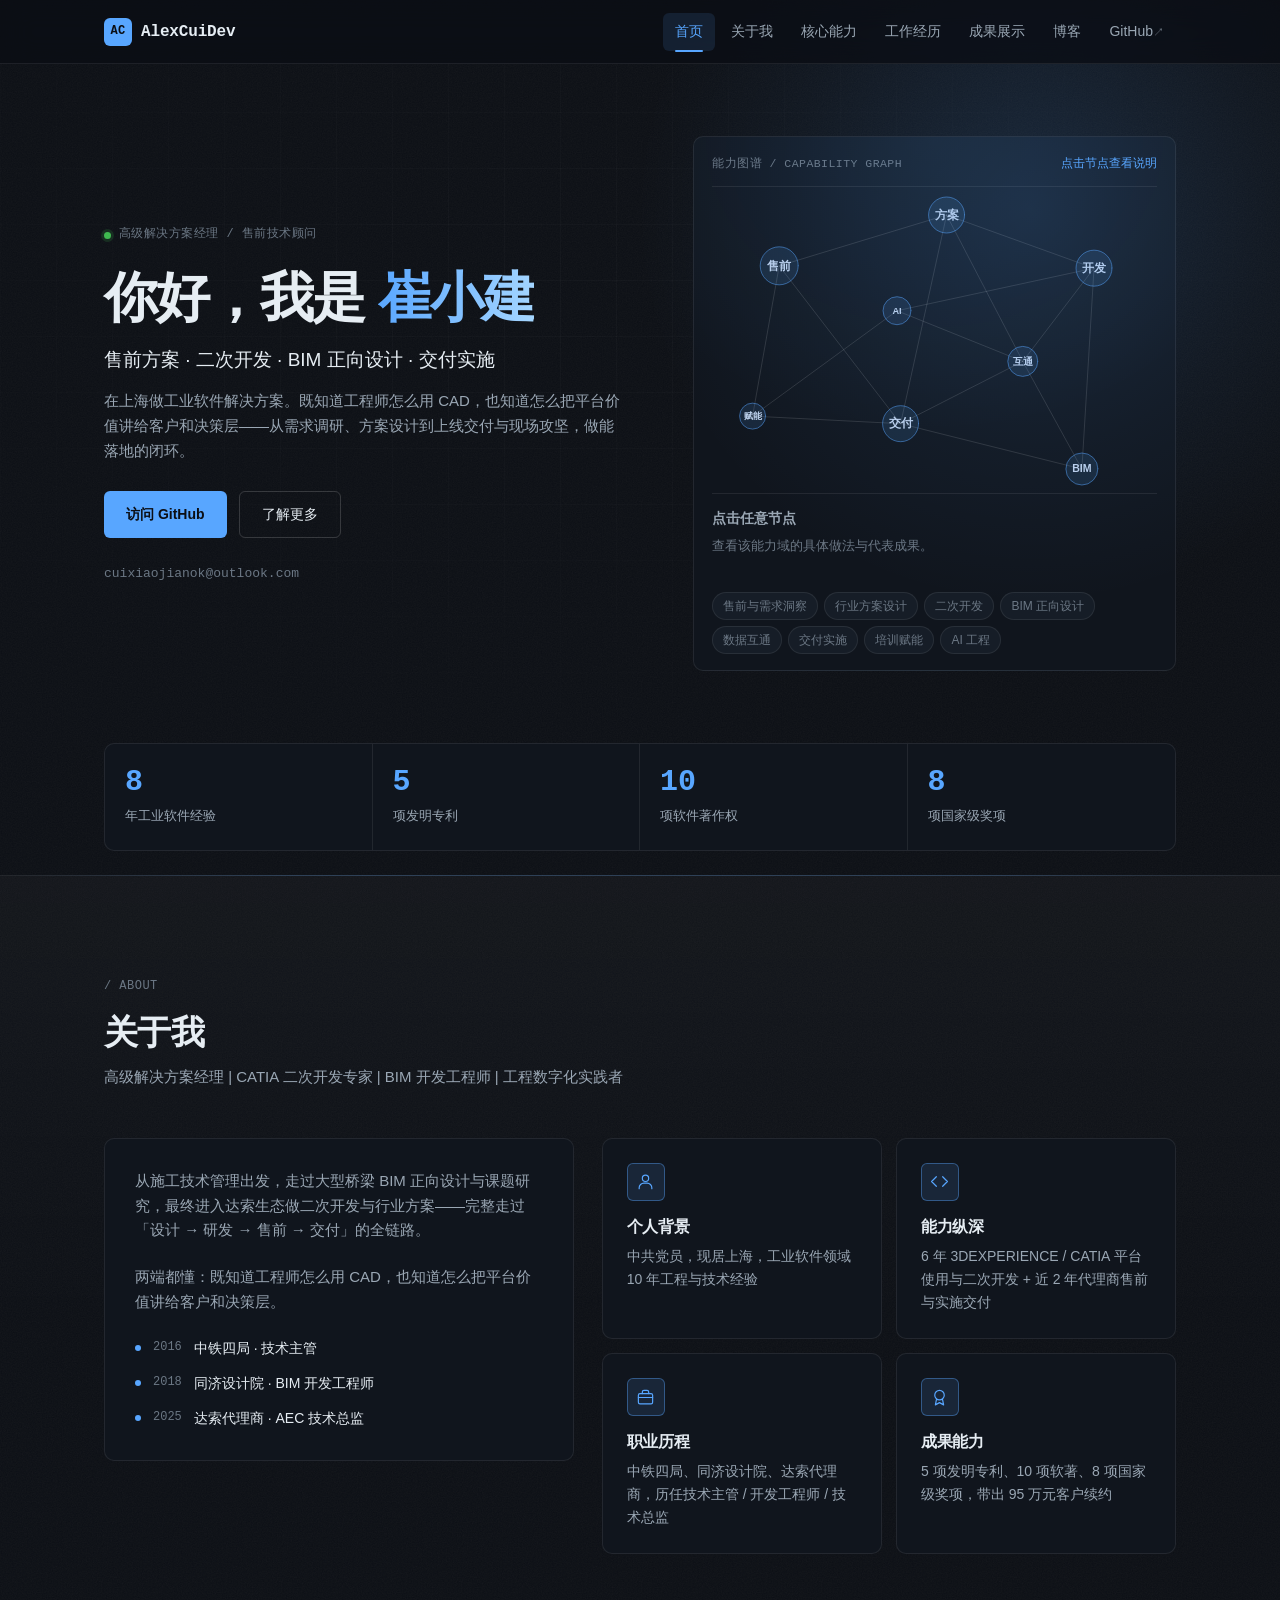
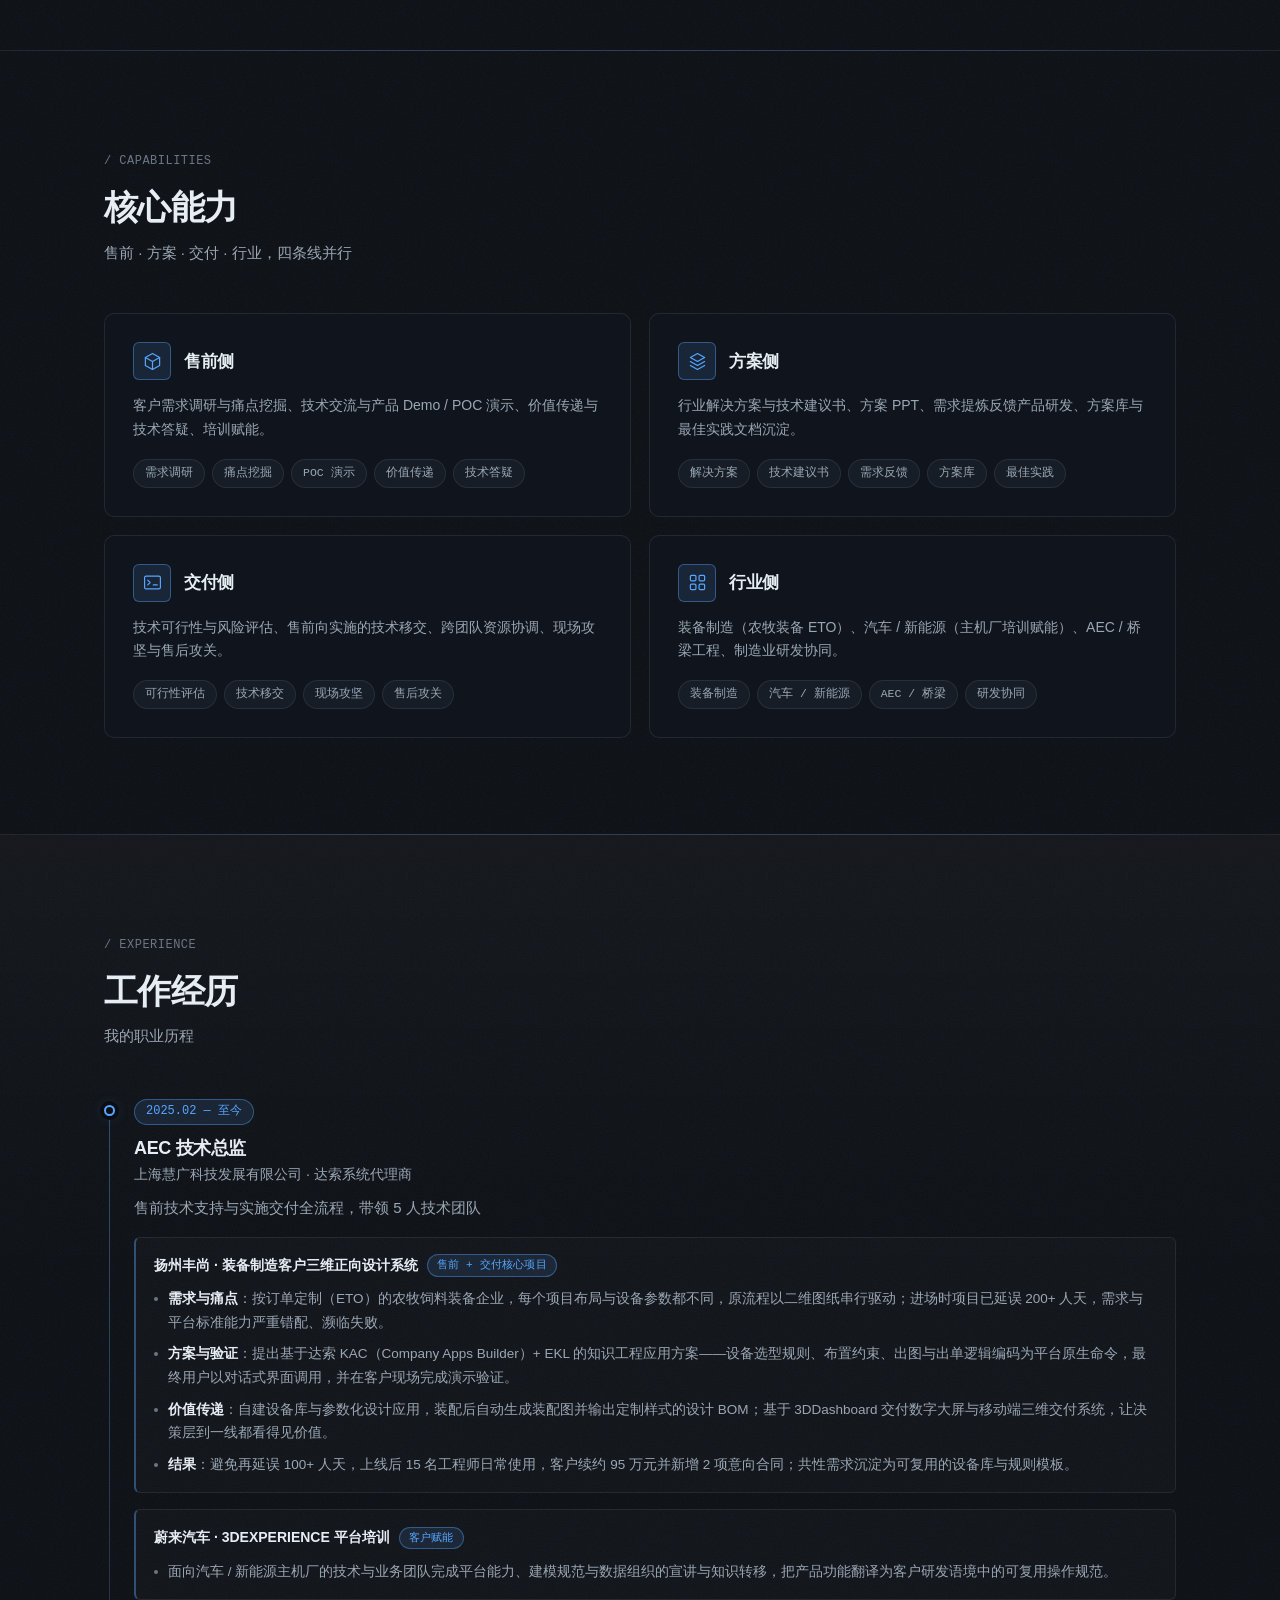
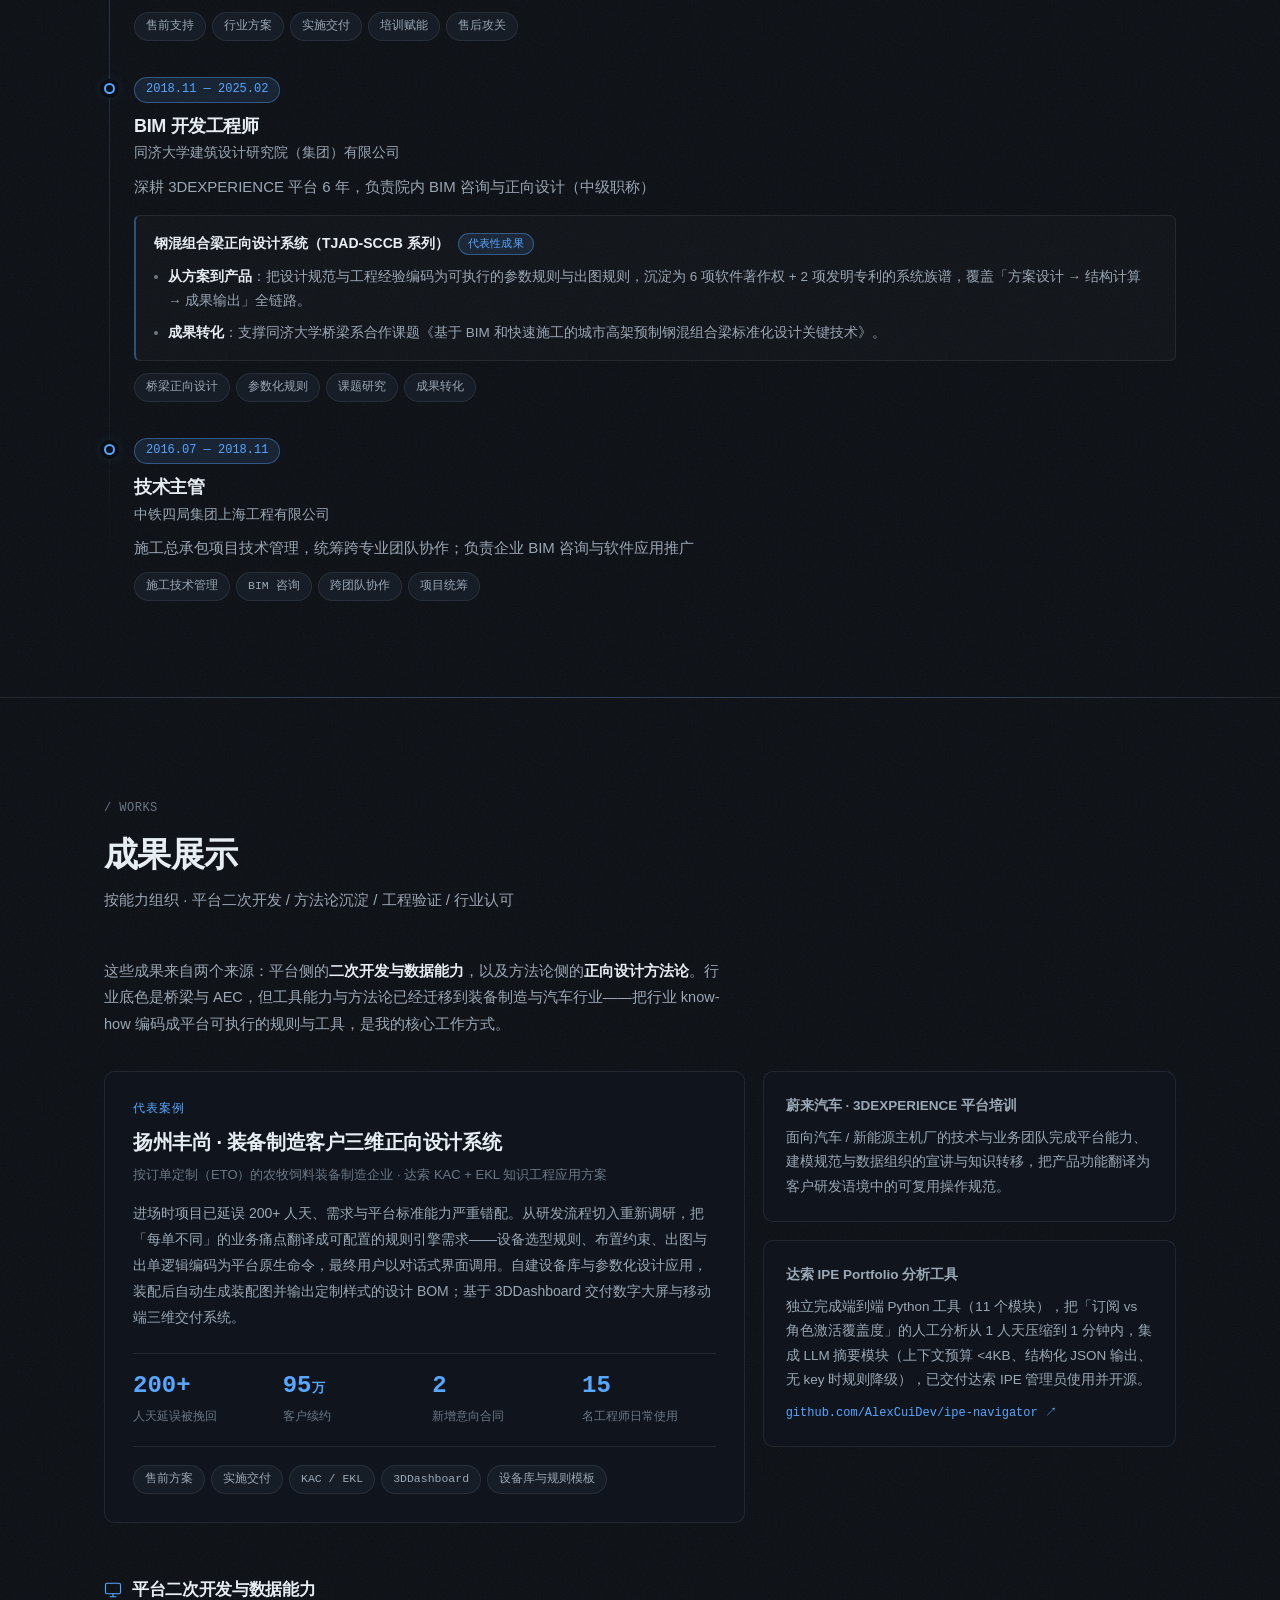
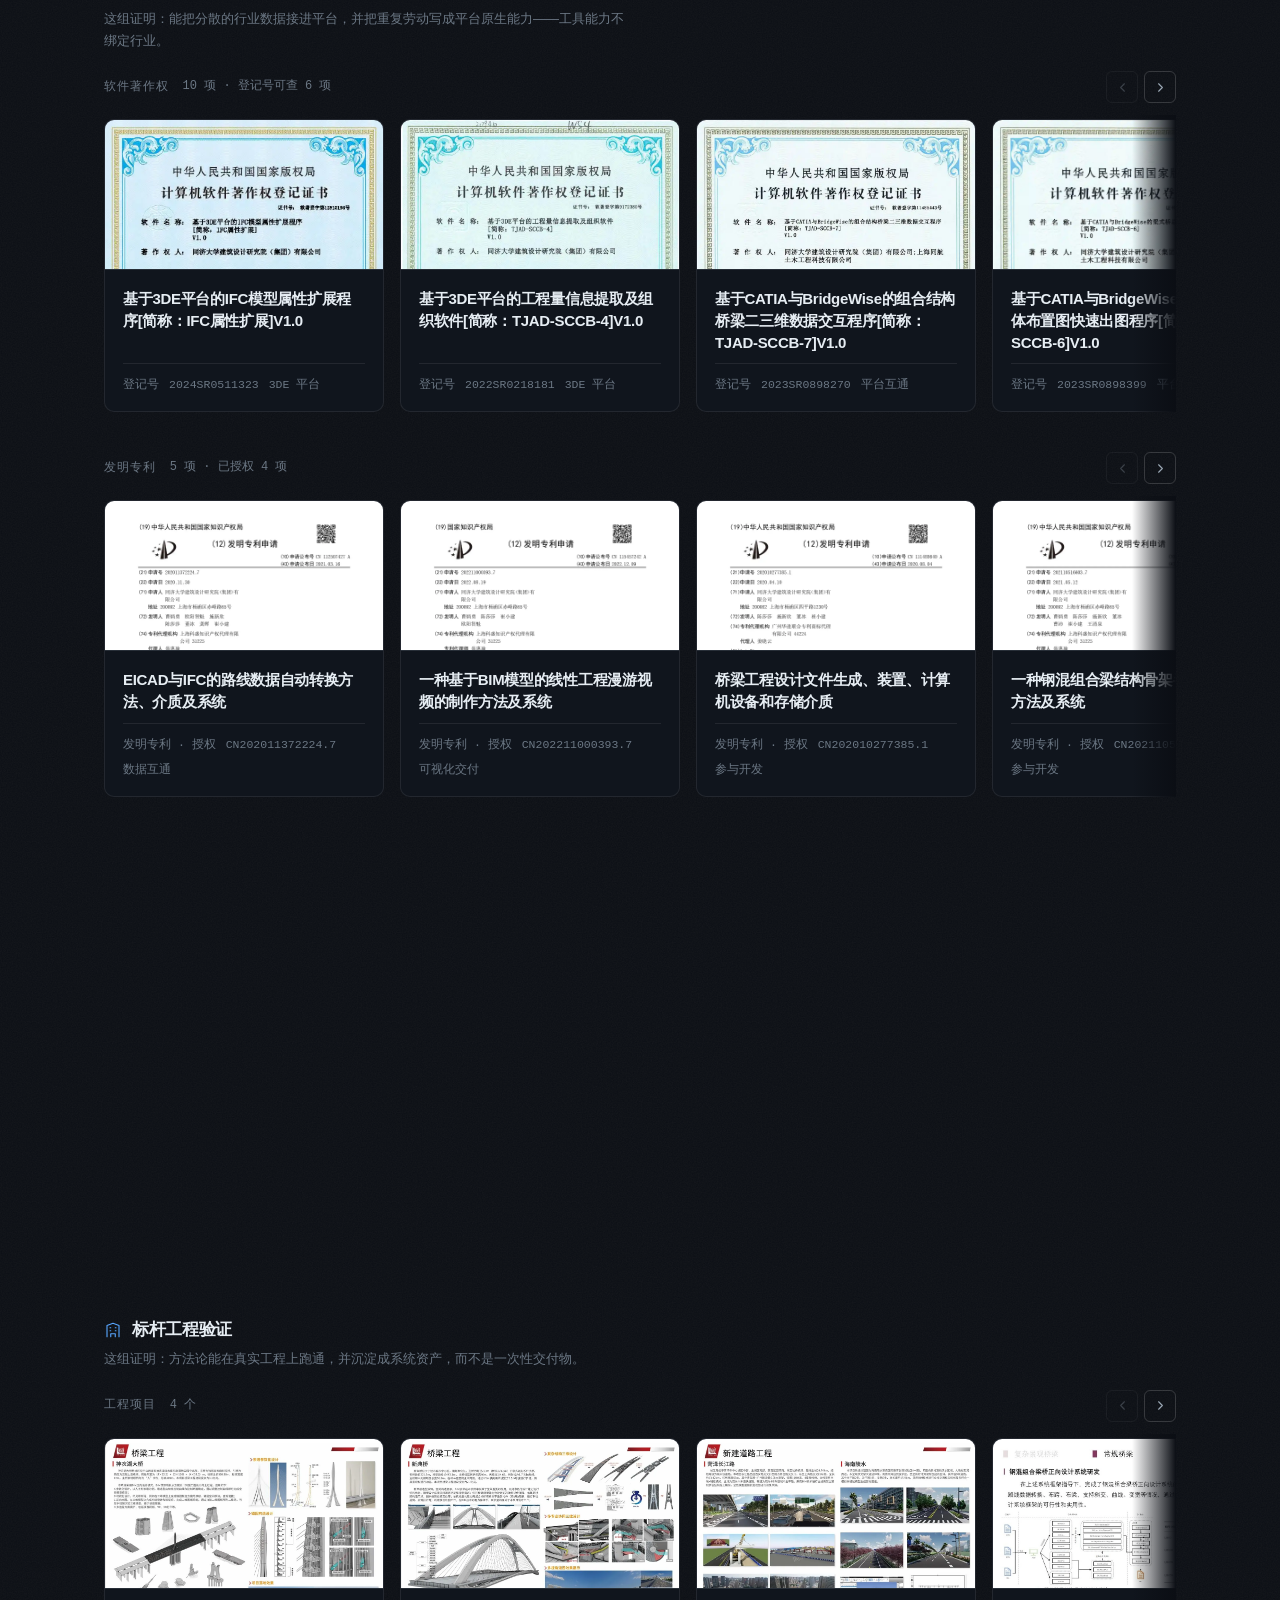
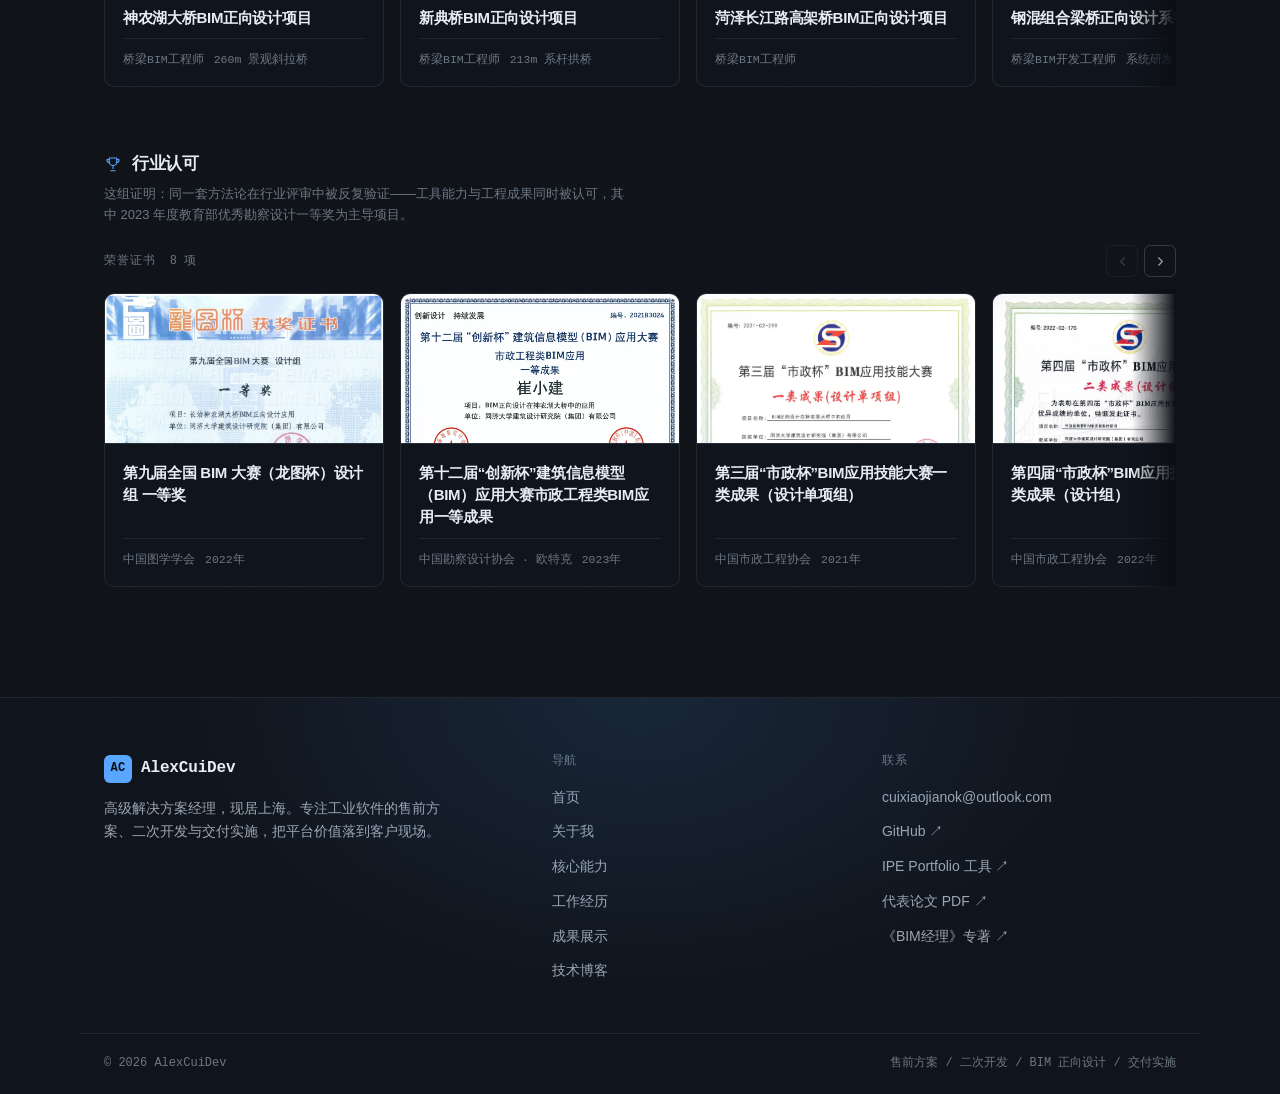
==== index.html @ 2cc96c82 "feat(home): 成果展示改为按能力分组，并修复轨道箭头失效 - 新增 works-lead 定位段：说明成果来自「平台侧二次开发」与「方法论侧正向设计」两个来源，行业底色是桥梁但能力已迁移到装" ====
<!DOCTYPE html>
<html lang="zh-CN">
<head>
<meta charset="UTF-8">
<meta name="viewport" content="width=device-width, initial-scale=1">
<title>崔小建 | 高级解决方案经理（工业软件 · 3D CAD · PLM · 研发协同）</title>
<meta name="description" content="崔小建，高级解决方案经理 / 售前技术顾问，现居上海。8 年工业软件经验：6 年 3DEXPERIENCE / CATIA 平台深度使用与二次开发（设计院侧）+ 近 2 年代理商侧售前技术支持与实施交付。拥有 5 项发明专利、10 项软件著作权、2 篇核心期刊论文与 1 部参编专著、8 项国家级 BIM 奖项。">
<meta name="theme-color" content="#0b0e14">
<meta name="author" content="崔小建">
<link rel="canonical" href="https://alexcuidev.github.io/">

<meta property="og:type" content="website">
<meta property="og:site_name" content="AlexCuiDev">
<meta property="og:title" content="崔小建 | 高级解决方案经理（工业软件 · 3D CAD · PLM · 研发协同）">
<meta property="og:description" content="高级解决方案经理 / 售前技术顾问。8 年工业软件 · 5 项发明专利 · 10 项软著。">
<meta property="og:url" content="https://alexcuidev.github.io/">
<meta property="og:locale" content="zh_CN">
<meta property="og:image" content="https://alexcuidev.github.io/images/project02.webp">
<meta name="twitter:card" content="summary_large_image">

<link rel="icon" href="assets/favicon.svg" type="image/svg+xml">
<link rel="stylesheet" href="assets/css/main.css?v=20261118">
</head>
<body>

<a class="skip-link" href="#main">跳到主要内容</a>

<header class="site-header">
    <div class="container header-inner">
        <a class="logo" href="#home" aria-label="AlexCuiDev 首页">
            <span class="logo-mark" aria-hidden="true">AC</span>
            <span class="logo-text">AlexCuiDev</span>
        </a>

        <button class="nav-toggle" type="button" aria-expanded="false" aria-controls="siteNav" aria-label="展开导航菜单">
            <span class="nav-toggle-bar"></span>
            <span class="nav-toggle-bar"></span>
            <span class="nav-toggle-bar"></span>
        </button>

        <nav class="nav-links" id="siteNav" aria-label="主导航">
            <a href="#home">首页</a>
            <a href="#about">关于我</a>
            <a href="#skills">核心能力</a>
            <a href="#experience">工作经历</a>
            <a href="#works">成果展示</a>
            <a href="blog/index.html">博客</a>
            <a href="https://github.com/AlexCuiDev" target="_blank" rel="noopener">GitHub<span class="ext" aria-hidden="true">↗</span></a>
        </nav>
    </div>
</header>

<main id="main">

    <!-- ============ 首屏 ============ -->
    <section class="hero" id="home">
        <div class="container hero-grid">
            <div class="hero-copy">
                <p class="kicker"><span class="status-dot" aria-hidden="true"></span>高级解决方案经理 / 售前技术顾问</p>
                <h1>你好，我是 <span class="grad">崔小建</span></h1>
                <p class="hero-sub">售前方案 · 二次开发 · BIM 正向设计 · 交付实施</p>
                <p class="hero-desc">在上海做工业软件解决方案。既知道工程师怎么用 CAD，也知道怎么把平台价值讲给客户和决策层——从需求调研、方案设计到上线交付与现场攻坚，做能落地的闭环。</p>
                <div class="hero-actions">
                    <a class="btn btn-primary" href="https://github.com/AlexCuiDev" target="_blank" rel="noopener">访问 GitHub</a>
                    <a class="btn btn-ghost" href="#about">了解更多</a>
                </div>
                <a class="hero-mail" href="mailto:cuixiaojianok@outlook.com">cuixiaojianok@outlook.com</a>
            </div>

            <div class="hero-graph reveal" data-delay="1">
                <div class="graph-head">
                    <span>能力图谱 / Capability Graph</span>
                    <span class="graph-hint">点击节点查看说明</span>
                </div>
                <div class="graph-canvas-wrap">
                    <canvas id="capGraph" class="graph-canvas" role="img" aria-label="能力图谱：售前与需求洞察、行业方案设计、二次开发、BIM 正向设计、数据互通、交付实施、培训赋能、AI 工程"></canvas>
                </div>
                <div class="graph-tip" id="graphTip" aria-live="polite">
                    <p class="graph-tip-label">点击任意节点</p>
                    <p class="graph-tip-text">查看该能力域的具体做法与代表成果。</p>
                </div>
                <ul class="graph-legend" id="graphLegend"></ul>
            </div>
        </div>

        <div class="container">
            <ul class="stat-strip reveal">
                <li><b>8</b><span>年工业软件经验</span></li>
                <li><b>5</b><span>项发明专利</span></li>
                <li><b>10</b><span>项软件著作权</span></li>
                <li><b>8</b><span>项国家级奖项</span></li>
            </ul>
        </div>
    </section>

    <!-- ============ 关于我 ============ -->
    <section class="section section--tint" id="about">
        <div class="container">
            <header class="section-head reveal">
                <p class="kicker">/ about</p>
                <h2>关于我</h2>
                <p class="section-desc">高级解决方案经理 | CATIA 二次开发专家 | BIM 开发工程师 | 工程数字化实践者</p>
            </header>

            <div class="about-grid">
                <div class="about-lede reveal">
                    <p>从施工技术管理出发，走过大型桥梁 BIM 正向设计与课题研究，最终进入达索生态做二次开发与行业方案——完整走过「设计 → 研发 → 售前 → 交付」的全链路。</p>
                    <p>两端都懂：既知道工程师怎么用 CAD，也知道怎么把平台价值讲给客户和决策层。</p>
                    <ul class="trail">
                        <li><span class="dot" aria-hidden="true"></span><span class="year">2016</span> 中铁四局 · 技术主管</li>
                        <li><span class="dot" aria-hidden="true"></span><span class="year">2018</span> 同济设计院 · BIM 开发工程师</li>
                        <li><span class="dot" aria-hidden="true"></span><span class="year">2025</span> 达索代理商 · AEC 技术总监</li>
                    </ul>
                </div>

                <div class="info-grid">
                    <div class="info-card reveal" data-delay="1">
                        <div class="info-icon" aria-hidden="true">
                            <svg viewBox="0 0 24 24"><circle cx="12" cy="8" r="4"/><path d="M4 21v-1a6 6 0 0 1 6-6h4a6 6 0 0 1 6 6v1"/></svg>
                        </div>
                        <h3>个人背景</h3>
                        <p>中共党员，现居上海，工业软件领域 10 年工程与技术经验</p>
                    </div>
                    <div class="info-card reveal" data-delay="2">
                        <div class="info-icon" aria-hidden="true">
                            <svg viewBox="0 0 24 24"><path d="m8 6-6 6 6 6M16 6l6 6-6 6"/></svg>
                        </div>
                        <h3>能力纵深</h3>
                        <p>6 年 3DEXPERIENCE / CATIA 平台使用与二次开发 + 近 2 年代理商售前与实施交付</p>
                    </div>
                    <div class="info-card reveal" data-delay="3">
                        <div class="info-icon" aria-hidden="true">
                            <svg viewBox="0 0 24 24"><rect x="3" y="7" width="18" height="13" rx="2"/><path d="M8 7V5a2 2 0 0 1 2-2h4a2 2 0 0 1 2 2v2M3 12h18"/></svg>
                        </div>
                        <h3>职业历程</h3>
                        <p>中铁四局、同济设计院、达索代理商，历任技术主管 / 开发工程师 / 技术总监</p>
                    </div>
                    <div class="info-card reveal" data-delay="4">
                        <div class="info-icon" aria-hidden="true">
                            <svg viewBox="0 0 24 24"><circle cx="12" cy="9" r="6"/><path d="m8.2 14.3-1.4 7 5.2-2.8 5.2 2.8-1.4-7"/></svg>
                        </div>
                        <h3>成果能力</h3>
                        <p>5 项发明专利、10 项软著、8 项国家级奖项，带出 95 万元客户续约</p>
                    </div>
                </div>
            </div>
        </div>
    </section>

    <!-- ============ 核心能力 ============ -->
    <section class="section" id="skills">
        <div class="container">
            <header class="section-head reveal">
                <p class="kicker">/ capabilities</p>
                <h2>核心能力</h2>
                <p class="section-desc">售前 · 方案 · 交付 · 行业，四条线并行</p>
            </header>

            <div class="skill-grid">
                <div class="skill-card reveal">
                    <div class="skill-head">
                        <div class="info-icon" aria-hidden="true">
                            <svg viewBox="0 0 24 24"><path d="M12 2 3 7v10l9 5 9-5V7z"/><path d="m3 7 9 5 9-5M12 22V12"/></svg>
                        </div>
                        <h3>售前侧</h3>
                    </div>
                    <p>客户需求调研与痛点挖掘、技术交流与产品 Demo / POC 演示、价值传递与技术答疑、培训赋能。</p>
                    <div class="chips">
                        <span class="chip">需求调研</span><span class="chip">痛点挖掘</span>
                        <span class="chip">POC 演示</span><span class="chip">价值传递</span><span class="chip">技术答疑</span>
                    </div>
                </div>

                <div class="skill-card reveal" data-delay="1">
                    <div class="skill-head">
                        <div class="info-icon" aria-hidden="true">
                            <svg viewBox="0 0 24 24"><path d="m12 2 9 5-9 5-9-5z"/><path d="m3 12 9 5 9-5M3 17l9 5 9-5"/></svg>
                        </div>
                        <h3>方案侧</h3>
                    </div>
                    <p>行业解决方案与技术建议书、方案 PPT、需求提炼反馈产品研发、方案库与最佳实践文档沉淀。</p>
                    <div class="chips">
                        <span class="chip">解决方案</span><span class="chip">技术建议书</span>
                        <span class="chip">需求反馈</span><span class="chip">方案库</span><span class="chip">最佳实践</span>
                    </div>
                </div>

                <div class="skill-card reveal" data-delay="2">
                    <div class="skill-head">
                        <div class="info-icon" aria-hidden="true">
                            <svg viewBox="0 0 24 24"><rect x="2" y="4" width="20" height="16" rx="2"/><path d="m6 9 3 3-3 3M13 15h5"/></svg>
                        </div>
                        <h3>交付侧</h3>
                    </div>
                    <p>技术可行性与风险评估、售前向实施的技术移交、跨团队资源协调、现场攻坚与售后攻关。</p>
                    <div class="chips">
                        <span class="chip">可行性评估</span><span class="chip">技术移交</span>
                        <span class="chip">现场攻坚</span><span class="chip">售后攻关</span>
                    </div>
                </div>

                <div class="skill-card reveal" data-delay="3">
                    <div class="skill-head">
                        <div class="info-icon" aria-hidden="true">
                            <svg viewBox="0 0 24 24"><rect x="3" y="3" width="7" height="7" rx="1.5"/><rect x="14" y="3" width="7" height="7" rx="1.5"/><rect x="3" y="14" width="7" height="7" rx="1.5"/><rect x="14" y="14" width="7" height="7" rx="1.5"/></svg>
                        </div>
                        <h3>行业侧</h3>
                    </div>
                    <p>装备制造（农牧装备 ETO）、汽车 / 新能源（主机厂培训赋能）、AEC / 桥梁工程、制造业研发协同。</p>
                    <div class="chips">
                        <span class="chip">装备制造</span><span class="chip">汽车 / 新能源</span>
                        <span class="chip">AEC / 桥梁</span><span class="chip">研发协同</span>
                    </div>
                </div>
            </div>
        </div>
    </section>

    <!-- ============ 工作经历 ============ -->
    <section class="section section--tint" id="experience">
        <div class="container">
            <header class="section-head reveal">
                <p class="kicker">/ experience</p>
                <h2>工作经历</h2>
                <p class="section-desc">我的职业历程</p>
            </header>

            <div class="timeline">
                <article class="tl-item reveal">
                    <span class="tl-date">2025.02 — 至今</span>
                    <h3>AEC 技术总监</h3>
                    <p class="tl-org">上海慧广科技发展有限公司 · 达索系统代理商</p>
                    <p class="section-desc">售前技术支持与实施交付全流程，带领 5 人技术团队</p>
                    <div class="tl-case">
                        <div class="tl-case-title">
                            扬州丰尚 · 装备制造客户三维正向设计系统
                            <span class="tl-case-tag">售前 + 交付核心项目</span>
                        </div>
                        <ul>
                            <li><b>需求与痛点</b>：按订单定制（ETO）的农牧饲料装备企业，每个项目布局与设备参数都不同，原流程以二维图纸串行驱动；进场时项目已延误 200+ 人天，需求与平台标准能力严重错配、濒临失败。</li>
                            <li><b>方案与验证</b>：提出基于达索 KAC（Company Apps Builder）+ EKL 的知识工程应用方案——设备选型规则、布置约束、出图与出单逻辑编码为平台原生命令，最终用户以对话式界面调用，并在客户现场完成演示验证。</li>
                            <li><b>价值传递</b>：自建设备库与参数化设计应用，装配后自动生成装配图并输出定制样式的设计 BOM；基于 3DDashboard 交付数字大屏与移动端三维交付系统，让决策层到一线都看得见价值。</li>
                            <li><b>结果</b>：避免再延误 100+ 人天，上线后 15 名工程师日常使用，客户续约 95 万元并新增 2 项意向合同；共性需求沉淀为可复用的设备库与规则模板。</li>
                        </ul>
                    </div>
                    <div class="tl-case">
                        <div class="tl-case-title">
                            蔚来汽车 · 3DEXPERIENCE 平台培训
                            <span class="tl-case-tag">客户赋能</span>
                        </div>
                        <ul>
                            <li>面向汽车 / 新能源主机厂的技术与业务团队完成平台能力、建模规范与数据组织的宣讲与知识转移，把产品功能翻译为客户研发语境中的可复用操作规范。</li>
                        </ul>
                    </div>
                    <div class="tl-tags">
                        <span class="chip">售前支持</span><span class="chip">行业方案</span>
                        <span class="chip">实施交付</span><span class="chip">培训赋能</span><span class="chip">售后攻关</span>
                    </div>
                </article>

                <article class="tl-item reveal" data-delay="1">
                    <span class="tl-date">2018.11 — 2025.02</span>
                    <h3>BIM 开发工程师</h3>
                    <p class="tl-org">同济大学建筑设计研究院（集团）有限公司</p>
                    <p class="section-desc">深耕 3DEXPERIENCE 平台 6 年，负责院内 BIM 咨询与正向设计（中级职称）</p>
                    <div class="tl-case">
                        <div class="tl-case-title">
                            钢混组合梁正向设计系统（TJAD-SCCB 系列）
                            <span class="tl-case-tag">代表性成果</span>
                        </div>
                        <ul>
                            <li><b>从方案到产品</b>：把设计规范与工程经验编码为可执行的参数规则与出图规则，沉淀为 6 项软件著作权 + 2 项发明专利的系统族谱，覆盖「方案设计 → 结构计算 → 成果输出」全链路。</li>
                            <li><b>成果转化</b>：支撑同济大学桥梁系合作课题《基于 BIM 和快速施工的城市高架预制钢混组合梁标准化设计关键技术》。</li>
                        </ul>
                    </div>
                    <div class="tl-tags">
                        <span class="chip">桥梁正向设计</span><span class="chip">参数化规则</span>
                        <span class="chip">课题研究</span><span class="chip">成果转化</span>
                    </div>
                </article>

                <article class="tl-item reveal" data-delay="2">
                    <span class="tl-date">2016.07 — 2018.11</span>
                    <h3>技术主管</h3>
                    <p class="tl-org">中铁四局集团上海工程有限公司</p>
                    <p class="section-desc">施工总承包项目技术管理，统筹跨专业团队协作；负责企业 BIM 咨询与软件应用推广</p>
                    <div class="tl-tags">
                        <span class="chip">施工技术管理</span><span class="chip">BIM 咨询</span>
                        <span class="chip">跨团队协作</span><span class="chip">项目统筹</span>
                    </div>
                </article>
            </div>
        </div>
    </section>

    <!-- ============ 成果展示 ============ -->
    <section class="section" id="works">
        <div class="container">
            <header class="section-head reveal">
                <p class="kicker">/ works</p>
                <h2>成果展示</h2>
                <p class="section-desc">按能力组织 · 平台二次开发 / 方法论沉淀 / 工程验证 / 行业认可</p>
            </header>

            <p class="works-lead reveal">
                这些成果来自两个来源：平台侧的<b>二次开发与数据能力</b>，以及方法论侧的<b>正向设计方法论</b>。行业底色是桥梁与 AEC，但工具能力与方法论已经迁移到装备制造与汽车行业——把行业 know-how 编码成平台可执行的规则与工具，是我的核心工作方式。
            </p>

            <!-- 代表案例 -->
            <div class="case-block reveal">
                <div class="case-main">
                    <p class="case-label">代表案例</p>
                    <h3 class="case-title">扬州丰尚 · 装备制造客户三维正向设计系统</h3>
                    <p class="case-sub">按订单定制（ETO）的农牧饲料装备制造企业 · 达索 KAC + EKL 知识工程应用方案</p>
                    <p class="case-desc">进场时项目已延误 200+ 人天、需求与平台标准能力严重错配。从研发流程切入重新调研，把「每单不同」的业务痛点翻译成可配置的规则引擎需求——设备选型规则、布置约束、出图与出单逻辑编码为平台原生命令，最终用户以对话式界面调用。自建设备库与参数化设计应用，装配后自动生成装配图并输出定制样式的设计 BOM；基于 3DDashboard 交付数字大屏与移动端三维交付系统。</p>
                    <div class="case-metrics">
                        <div><b>200+</b><span>人天延误被挽回</span></div>
                        <div><b>95<em>万</em></b><span>客户续约</span></div>
                        <div><b>2</b><span>新增意向合同</span></div>
                        <div><b>15</b><span>名工程师日常使用</span></div>
                    </div>
                    <div class="tl-tags">
                        <span class="chip">售前方案</span><span class="chip">实施交付</span>
                        <span class="chip">KAC / EKL</span><span class="chip">3DDashboard</span><span class="chip">设备库与规则模板</span>
                    </div>
                </div>
                <div class="case-side">
                    <div class="case-card">
                        <p class="case-card-label">蔚来汽车 · 3DEXPERIENCE 平台培训</p>
                        <p>面向汽车 / 新能源主机厂的技术与业务团队完成平台能力、建模规范与数据组织的宣讲与知识转移，把产品功能翻译为客户研发语境中的可复用操作规范。</p>
                    </div>
                    <div class="case-card">
                        <p class="case-card-label">达索 IPE Portfolio 分析工具</p>
                        <p>独立完成端到端 Python 工具（11 个模块），把「订阅 vs 角色激活覆盖度」的人工分析从 1 人天压缩到 1 分钟内，集成 LLM 摘要模块（上下文预算 &lt;4KB、结构化 JSON 输出、无 key 时规则降级），已交付达索 IPE 管理员使用并开源。</p>
                        <a class="link" href="https://github.com/AlexCuiDev/ipe-navigator" target="_blank" rel="noopener">github.com/AlexCuiDev/ipe-navigator ↗</a>
                    </div>
                </div>
            </div>

            <!-- ① 平台二次开发与数据能力 -->
            <div class="works-block reveal">
                <div class="works-head works-head--block">
                    <h3>
                        <svg viewBox="0 0 24 24" aria-hidden="true"><rect x="2" y="3" width="20" height="14" rx="2"/><path d="M8 21h8M12 17v4"/></svg>
                        平台二次开发与数据能力
                    </h3>
                    <p class="works-note">这组证明：能把分散的行业数据接进平台，并把重复劳动写成平台原生能力——工具能力不绑定行业。</p>
                </div>

                <div class="works-track">
                    <div class="works-head works-head--track">
                        <span class="rail-block-label">软件著作权</span>
                        <span class="works-count">10 项 · 登记号可查 6 项</span>
                        <div class="works-nav">
                            <button class="rail-btn rail-btn--prev" type="button" aria-label="上一组软件著作权">
                                <svg viewBox="0 0 24 24" aria-hidden="true"><path d="m15 6-6 6 6 6"/></svg>
                            </button>
                            <button class="rail-btn rail-btn--next" type="button" aria-label="下一组软件著作权">
                                <svg viewBox="0 0 24 24" aria-hidden="true"><path d="m9 6 6 6-6 6"/></svg>
                            </button>
                        </div>
                    </div>
                    <div class="rail">
                        <div class="rail-track">
                            <article class="work-card">
                                <button class="work-media" type="button" data-lightbox="images/scc04.webp" data-alt="基于3DE平台的IFC模型属性扩展程序 V1.0 · 软著证书">
                                    <img src="images/scc04.webp" alt="基于3DE平台的IFC模型属性扩展程序 V1.0 软著证书" loading="lazy">
                                </button>
                                <div class="work-body">
                                    <h4>基于3DE平台的IFC模型属性扩展程序[简称：IFC属性扩展]V1.0</h4>
                                    <div class="work-meta"><span>登记号</span><span>2024SR0511323</span><span>3DE 平台</span></div>
                                </div>
                            </article>
                            <article class="work-card">
                                <button class="work-media" type="button" data-lightbox="images/scc06.webp" data-alt="基于3DE平台的工程量信息提取及组织软件 V1.0 · 软著证书">
                                    <img src="images/scc06.webp" alt="基于3DE平台的工程量信息提取及组织软件 V1.0 软著证书" loading="lazy">
                                </button>
                                <div class="work-body">
                                    <h4>基于3DE平台的工程量信息提取及组织软件[简称：TJAD-SCCB-4]V1.0</h4>
                                    <div class="work-meta"><span>登记号</span><span>2022SR0218181</span><span>3DE 平台</span></div>
                                </div>
                            </article>
                            <article class="work-card">
                                <button class="work-media" type="button" data-lightbox="images/scc02.webp" data-alt="基于CATIA与BridgeWise的组合结构桥梁二三维数据交互程序 V1.0 · 软著证书">
                                    <img src="images/scc02.webp" alt="基于CATIA与BridgeWise的组合结构桥梁二三维数据交互程序 V1.0 软著证书" loading="lazy">
                                </button>
                                <div class="work-body">
                                    <h4>基于CATIA与BridgeWise的组合结构桥梁二三维数据交互程序[简称：TJAD-SCCB-7]V1.0</h4>
                                    <div class="work-meta"><span>登记号</span><span>2023SR0898270</span><span>平台互通</span></div>
                                </div>
                            </article>
                            <article class="work-card">
                                <button class="work-media" type="button" data-lightbox="images/scc03.webp" data-alt="基于CATIA与BridgeWise的梁式桥总体布置图快速出图程序 V1.0 · 软著证书">
                                    <img src="images/scc03.webp" alt="基于CATIA与BridgeWise的梁式桥总体布置图快速出图程序 V1.0 软著证书" loading="lazy">
                                </button>
                                <div class="work-body">
                                    <h4>基于CATIA与BridgeWise的梁式桥总体布置图快速出图程序[简称：TJAD-SCCB-6]V1.0</h4>
                                    <div class="work-meta"><span>登记号</span><span>2023SR0898399</span><span>平台互通</span></div>
                                </div>
                            </article>
                            <article class="work-card">
                                <button class="work-media" type="button" data-lightbox="images/scc01.webp" data-alt="桥梁下部结构BIM模型快速创建系统 V1.0 · 软著证书">
                                    <img src="images/scc01.webp" alt="桥梁下部结构BIM模型快速创建系统 V1.0 软著证书" loading="lazy">
                                </button>
                                <div class="work-body">
                                    <h4>桥梁下部结构BIM模型快速创建系统[简称：TJAD-SCCB-2]V1.0</h4>
                                    <div class="work-meta"><span>登记号</span><span>2021SR2180257</span></div>
                                </div>
                            </article>
                            <article class="work-card">
                                <button class="work-media" type="button" data-lightbox="images/scc05.webp" data-alt="基于BIM国技术和快速化施工的预制钢混组合梁桥三维设计系统 V1.0 · 软著证书">
                                    <img src="images/scc05.webp" alt="基于BIM国技术和快速化施工的预制钢混组合梁桥三维设计系统 V1.0 软著证书" loading="lazy">
                                </button>
                                <div class="work-body">
                                    <h4>基于BIM国技术和快速化施工的预制钢混组合梁桥三维设计系统V1.0[简称：TJAD-SCCB-5]</h4>
                                    <div class="work-meta"><span>登记号</span><span>2022SR1280931</span></div>
                                </div>
                            </article>
                        </div>
                    </div>
                </div>

                <div class="works-track">
                    <div class="works-head works-head--track">
                        <span class="rail-block-label">发明专利</span>
                        <span class="works-count">5 项 · 已授权 4 项</span>
                        <div class="works-nav">
                            <button class="rail-btn rail-btn--prev" type="button" aria-label="上一组发明专利">
                                <svg viewBox="0 0 24 24" aria-hidden="true"><path d="m15 6-6 6 6 6"/></svg>
                            </button>
                            <button class="rail-btn rail-btn--next" type="button" aria-label="下一组发明专利">
                                <svg viewBox="0 0 24 24" aria-hidden="true"><path d="m9 6 6 6-6 6"/></svg>
                            </button>
                        </div>
                    </div>
                    <div class="rail">
                        <div class="rail-track">
                            <article class="work-card">
                                <button class="work-media" type="button" data-lightbox="images/zl03.webp" data-alt="EICAD与IFC的路线数据自动转换方法、介质及系统 · 专利证书">
                                    <img src="images/zl03.webp" alt="EICAD与IFC的路线数据自动转换方法、介质及系统 专利证书" loading="lazy">
                                </button>
                                <div class="work-body">
                                    <h4>EICAD与IFC的路线数据自动转换方法、介质及系统</h4>
                                    <div class="work-meta"><span>发明专利 · 授权</span><span>CN202011372224.7</span><span>数据互通</span></div>
                                </div>
                            </article>
                            <article class="work-card">
                                <button class="work-media" type="button" data-lightbox="images/zl04.webp" data-alt="一种基于BIM模型的线性工程漫游视频的制作方法及系统 · 专利证书">
                                    <img src="images/zl04.webp" alt="一种基于BIM模型的线性工程漫游视频的制作方法及系统 专利证书" loading="lazy">
                                </button>
                                <div class="work-body">
                                    <h4>一种基于BIM模型的线性工程漫游视频的制作方法及系统</h4>
                                    <div class="work-meta"><span>发明专利 · 授权</span><span>CN202211000393.7</span><span>可视化交付</span></div>
                                </div>
                            </article>
                            <article class="work-card">
                                <button class="work-media" type="button" data-lightbox="images/zl01.webp" data-alt="桥梁工程设计文件生成、装置、计算机设备和存储介质 · 专利证书">
                                    <img src="images/zl01.webp" alt="桥梁工程设计文件生成、装置、计算机设备和存储介质 专利证书" loading="lazy">
                                </button>
                                <div class="work-body">
                                    <h4>桥梁工程设计文件生成、装置、计算机设备和存储介质</h4>
                                    <div class="work-meta"><span>发明专利 · 授权</span><span>CN202010277385.1</span><span>参与开发</span></div>
                                </div>
                            </article>
                            <article class="work-card">
                                <button class="work-media" type="button" data-lightbox="images/zl02.webp" data-alt="一种钢混组合梁结构骨架半自动设计方法及系统 · 专利证书">
                                    <img src="images/zl02.webp" alt="一种钢混组合梁结构骨架半自动设计方法及系统 专利证书" loading="lazy">
                                </button>
                                <div class="work-body">
                                    <h4>一种钢混组合梁结构骨架半自动设计方法及系统</h4>
                                    <div class="work-meta"><span>发明专利 · 授权</span><span>CN202110516603.7</span><span>参与开发</span></div>
                                </div>
                            </article>
                        </div>
                    </div>
                </div>
            </div>

            <!-- ② 方法论与学术沉淀 -->
            <div class="works-block reveal">
                <div class="works-head works-head--block">
                    <h3>
                        <svg viewBox="0 0 24 24" aria-hidden="true"><path d="M14 2H7a2 2 0 0 0-2 2v16a2 2 0 0 0 2 2h10a2 2 0 0 0 2-2V7z"/><path d="M14 2v5h5M9 13h6M9 17h6"/></svg>
                        方法论与学术沉淀
                    </h3>
                    <p class="works-note">这组证明：能把工程方法写成可复用的规则、流程与规范——方法论可以跨行业复用。</p>
                </div>

                <div class="works-track">
                    <div class="works-head works-head--track">
                        <span class="rail-block-label">论文与专著</span>
                        <span class="works-count">2 篇核心期刊 + 1 篇行业期刊 + 1 部参编专著</span>
                        <div class="works-nav">
                            <button class="rail-btn rail-btn--prev" type="button" aria-label="上一组论文与专著">
                                <svg viewBox="0 0 24 24" aria-hidden="true"><path d="m15 6-6 6 6 6"/></svg>
                            </button>
                            <button class="rail-btn rail-btn--next" type="button" aria-label="下一组论文与专著">
                                <svg viewBox="0 0 24 24" aria-hidden="true"><path d="m9 6 6 6-6 6"/></svg>
                            </button>
                        </div>
                    </div>
                    <div class="rail">
                        <div class="rail-track">
                            <article class="work-card">
                                <button class="work-media" type="button" data-lightbox="images/paper02.webp" data-alt="基于3DE平台的下部结构BIM模型快速创建系统 · 论文封面">
                                    <img src="images/paper02.webp" alt="基于3DE平台的下部结构BIM模型快速创建系统 论文封面" loading="lazy">
                                </button>
                                <div class="work-body">
                                    <h4><a href="docs/paper02.pdf" target="_blank" rel="noopener">基于3DE平台的下部结构BIM模型快速创建系统</a></h4>
                                    <div class="work-meta">
                                        <span>行业期刊</span><span>2021</span><span>第一作者</span>
                                        <a class="link" href="docs/paper02.pdf" target="_blank" rel="noopener">PDF ↗</a>
                                    </div>
                                </div>
                            </article>
                            <article class="work-card">
                                <button class="work-media" type="button" data-lightbox="images/paper01.webp" data-alt="钢混组合梁多尺度BIM正向设计研究 · 论文封面">
                                    <img src="images/paper01.webp" alt="钢混组合梁多尺度BIM正向设计研究 论文封面" loading="lazy">
                                </button>
                                <div class="work-body">
                                    <h4><a href="docs/paper01.pdf" target="_blank" rel="noopener">钢混组合梁多尺度BIM正向设计研究</a></h4>
                                    <div class="work-meta">
                                        <span>核心期刊</span><span>2022</span><span>开发人员</span>
                                        <a class="link" href="docs/paper01.pdf" target="_blank" rel="noopener">PDF ↗</a>
                                    </div>
                                </div>
                            </article>
                            <article class="work-card">
                                <button class="work-media" type="button" data-lightbox="images/paper03.webp" data-alt="基于BIM和快速施工的城市高架预制钢混组合梁桥设计系统研发 · 论文封面">
                                    <img src="images/paper03.webp" alt="基于BIM和快速施工的城市高架预制钢混组合梁桥设计系统研发 论文封面" loading="lazy">
                                </button>
                                <div class="work-body">
                                    <h4><a href="docs/paper03.pdf" target="_blank" rel="noopener">基于BIM和快速施工的城市高架预制钢混组合梁桥设计系统研发</a></h4>
                                    <div class="work-meta">
                                        <span>核心期刊</span><span>2023</span><span>开发人员</span>
                                        <a class="link" href="docs/paper03.pdf" target="_blank" rel="noopener">PDF ↗</a>
                                    </div>
                                </div>
                            </article>
                            <article class="work-card">
                                <button class="work-media" type="button" data-lightbox="images/paper04.webp" data-alt="BIM经理 BIM项目管理指南 · 专著封面">
                                    <img src="images/paper04.webp" alt="BIM经理 BIM项目管理指南 专著封面" loading="lazy">
                                </button>
                                <div class="work-body">
                                    <h4><a href="docs/paper04.pdf" target="_blank" rel="noopener">BIM经理 BIM项目管理指南</a></h4>
                                    <div class="work-meta">
                                        <span>专著</span><span>2024</span><span>参与编写</span>
                                        <a class="link" href="docs/paper04.pdf" target="_blank" rel="noopener">PDF ↗</a>
                                    </div>
                                </div>
                            </article>
                        </div>
                    </div>
                </div>
            </div>

            <!-- ③ 标杆工程验证 -->
            <div class="works-block reveal">
                <div class="works-head works-head--block">
                    <h3>
                        <svg viewBox="0 0 24 24" aria-hidden="true"><path d="M4 21V6l8-3 8 3v15"/><path d="M9 21v-4h6v4M8 9h1M15 9h1M8 13h1M15 13h1"/></svg>
                        标杆工程验证
                    </h3>
                    <p class="works-note">这组证明：方法论能在真实工程上跑通，并沉淀成系统资产，而不是一次性交付物。</p>
                </div>

                <div class="works-track">
                    <div class="works-head works-head--track">
                        <span class="rail-block-label">工程项目</span>
                        <span class="works-count">4 个</span>
                        <div class="works-nav">
                            <button class="rail-btn rail-btn--prev" type="button" aria-label="上一组工程项目">
                                <svg viewBox="0 0 24 24" aria-hidden="true"><path d="m15 6-6 6 6 6"/></svg>
                            </button>
                            <button class="rail-btn rail-btn--next" type="button" aria-label="下一组工程项目">
                                <svg viewBox="0 0 24 24" aria-hidden="true"><path d="m9 6 6 6-6 6"/></svg>
                            </button>
                        </div>
                    </div>
                    <div class="rail">
                        <div class="rail-track">
                            <article class="work-card">
                                <button class="work-media" type="button" data-lightbox="images/project01.webp" data-alt="神农湖大桥BIM正向设计项目">
                                    <img src="images/project01.webp" alt="神农湖大桥BIM正向设计项目" loading="lazy">
                                </button>
                                <div class="work-body">
                                    <h4>神农湖大桥BIM正向设计项目</h4>
                                    <div class="work-meta"><span>桥梁BIM工程师</span><span>260m 景观斜拉桥</span></div>
                                </div>
                            </article>
                            <article class="work-card">
                                <button class="work-media" type="button" data-lightbox="images/project02.webp" data-alt="新典桥BIM正向设计项目">
                                    <img src="images/project02.webp" alt="新典桥BIM正向设计项目" loading="lazy">
                                </button>
                                <div class="work-body">
                                    <h4>新典桥BIM正向设计项目</h4>
                                    <div class="work-meta"><span>桥梁BIM工程师</span><span>213m 系杆拱桥</span></div>
                                </div>
                            </article>
                            <article class="work-card">
                                <button class="work-media" type="button" data-lightbox="images/project03.webp" data-alt="菏泽长江路高架桥BIM正向设计项目">
                                    <img src="images/project03.webp" alt="菏泽长江路高架桥BIM正向设计项目" loading="lazy">
                                </button>
                                <div class="work-body">
                                    <h4>菏泽长江路高架桥BIM正向设计项目</h4>
                                    <div class="work-meta"><span>桥梁BIM工程师</span></div>
                                </div>
                            </article>
                            <article class="work-card">
                                <button class="work-media" type="button" data-lightbox="images/project04.webp" data-alt="钢混组合梁桥正向设计系统研发">
                                    <img src="images/project04.webp" alt="钢混组合梁桥正向设计系统研发" loading="lazy">
                                </button>
                                <div class="work-body">
                                    <h4>钢混组合梁桥正向设计系统研发</h4>
                                    <div class="work-meta"><span>桥梁BIM开发工程师</span><span>系统研发</span></div>
                                </div>
                            </article>
                        </div>
                    </div>
                </div>
            </div>

            <!-- ④ 行业认可 -->
            <div class="works-block reveal">
                <div class="works-head works-head--block">
                    <h3>
                        <svg viewBox="0 0 24 24" aria-hidden="true"><path d="M7 4h10v5a5 5 0 0 1-10 0z"/><path d="M7 6H4v1a3 3 0 0 0 3 3M17 6h3v1a3 3 0 0 1-3 3M12 14v4M9 21h6"/></svg>
                        行业认可
                    </h3>
                    <p class="works-note">这组证明：同一套方法论在行业评审中被反复验证——工具能力与工程成果同时被认可，其中 2023 年度教育部优秀勘察设计一等奖为主导项目。</p>
                </div>

                <div class="works-track">
                    <div class="works-head works-head--track">
                        <span class="rail-block-label">荣誉证书</span>
                        <span class="works-count">8 项</span>
                        <div class="works-nav">
                            <button class="rail-btn rail-btn--prev" type="button" aria-label="上一组荣誉证书">
                                <svg viewBox="0 0 24 24" aria-hidden="true"><path d="m15 6-6 6 6 6"/></svg>
                            </button>
                            <button class="rail-btn rail-btn--next" type="button" aria-label="下一组荣誉证书">
                                <svg viewBox="0 0 24 24" aria-hidden="true"><path d="m9 6 6 6-6 6"/></svg>
                            </button>
                        </div>
                    </div>
                    <div class="rail">
                        <div class="rail-track">
                            <article class="work-card">
                                <button class="work-media" type="button" data-lightbox="images/award01.webp" data-alt="第九届全国BIM大赛（龙图杯）设计组 一等奖">
                                    <img src="images/award01.webp" alt="第九届全国BIM大赛（龙图杯）设计组 一等奖" loading="lazy">
                                </button>
                                <div class="work-body">
                                    <h4>第九届全国 BIM 大赛（龙图杯）设计组 一等奖</h4>
                                    <div class="work-meta"><span>中国图学学会</span><span>2022年</span></div>
                                </div>
                            </article>
                            <article class="work-card">
                                <button class="work-media" type="button" data-lightbox="images/award02.webp" data-alt="第十二届创新杯建筑信息模型应用大赛市政工程类BIM应用一等成果">
                                    <img src="images/award02.webp" alt="第十二届创新杯建筑信息模型应用大赛市政工程类BIM应用一等成果" loading="lazy">
                                </button>
                                <div class="work-body">
                                    <h4>第十二届“创新杯”建筑信息模型（BIM）应用大赛市政工程类BIM应用一等成果</h4>
                                    <div class="work-meta"><span>中国勘察设计协会 · 欧特克</span><span>2023年</span></div>
                                </div>
                            </article>
                            <article class="work-card">
                                <button class="work-media" type="button" data-lightbox="images/award03.webp" data-alt="第三届市政杯BIM应用技能大赛一类成果（设计单项组）">
                                    <img src="images/award03.webp" alt="第三届市政杯BIM应用技能大赛一类成果（设计单项组）" loading="lazy">
                                </button>
                                <div class="work-body">
                                    <h4>第三届“市政杯”BIM应用技能大赛一类成果（设计单项组）</h4>
                                    <div class="work-meta"><span>中国市政工程协会</span><span>2021年</span></div>
                                </div>
                            </article>
                            <article class="work-card">
                                <button class="work-media" type="button" data-lightbox="images/award04.webp" data-alt="第四届市政杯BIM应用技能大赛二类成果（设计组）">
                                    <img src="images/award04.webp" alt="第四届市政杯BIM应用技能大赛二类成果（设计组）" loading="lazy">
                                </button>
                                <div class="work-body">
                                    <h4>第四届“市政杯”BIM应用技能大赛二类成果（设计组）</h4>
                                    <div class="work-meta"><span>中国市政工程协会</span><span>2022年</span></div>
                                </div>
                            </article>
                            <article class="work-card">
                                <button class="work-media" type="button" data-lightbox="images/award05.webp" data-alt="第九届全国BIM大赛（龙图杯）设计组一等奖">
                                    <img src="images/award05.webp" alt="第九届全国BIM大赛（龙图杯）设计组一等奖" loading="lazy">
                                </button>
                                <div class="work-body">
                                    <h4>第九届全国BIM大赛（龙图杯）设计组一等奖</h4>
                                    <div class="work-meta"><span>中国图学学会</span><span>2022年</span></div>
                                </div>
                            </article>
                            <article class="work-card">
                                <button class="work-media" type="button" data-lightbox="images/award06.webp" data-alt="第十届创新杯BIM应用大赛市政交通类BIM应用第三名">
                                    <img src="images/award06.webp" alt="第十届创新杯BIM应用大赛市政交通类BIM应用第三名" loading="lazy">
                                </button>
                                <div class="work-body">
                                    <h4>第十届“创新杯”建筑信息模型（BIM）应用大赛市政交通类BIM应用第三名</h4>
                                    <div class="work-meta"><span>中国勘察设计协会 · 欧特克</span><span>2021年</span></div>
                                </div>
                            </article>
                            <article class="work-card">
                                <button class="work-media" type="button" data-lightbox="images/award07.webp" data-alt="第十一届全国BIM大赛（龙图杯）设计组三等奖">
                                    <img src="images/award07.webp" alt="第十一届全国BIM大赛（龙图杯）设计组三等奖" loading="lazy">
                                </button>
                                <div class="work-body">
                                    <h4>第十一届全国BIM大赛（龙图杯）设计组三等奖</h4>
                                    <div class="work-meta"><span>中国图学学会</span><span>2024年</span></div>
                                </div>
                            </article>
                            <article class="work-card">
                                <button class="work-media" type="button" data-lightbox="images/award08.webp" data-alt="第十三届创新杯BIM应用大赛市政工程类BIM应用三等成果">
                                    <img src="images/award08.webp" alt="第十三届创新杯BIM应用大赛市政工程类BIM应用三等成果" loading="lazy">
                                </button>
                                <div class="work-body">
                                    <h4>第十三届“创新杯”建筑信息模型应用大赛市政工程类BIM应用三等成果</h4>
                                    <div class="work-meta"><span>中国勘察设计协会</span><span>2024年</span></div>
                                </div>
                            </article>
                        </div>
                    </div>
                </div>
            </div>

        </div>
    </section>

</main>

<footer class="site-footer">
    <div class="container footer-grid">
        <div class="footer-brand">
            <a class="logo" href="#home">
                <span class="logo-mark" aria-hidden="true">AC</span>
                <span class="logo-text">AlexCuiDev</span>
            </a>
            <p>高级解决方案经理，现居上海。专注工业软件的售前方案、二次开发与交付实施，把平台价值落到客户现场。</p>
        </div>
        <div class="footer-col">
            <h4>导航</h4>
            <ul>
                <li><a href="#home">首页</a></li>
                <li><a href="#about">关于我</a></li>
                <li><a href="#skills">核心能力</a></li>
                <li><a href="#experience">工作经历</a></li>
                <li><a href="#works">成果展示</a></li>
                <li><a href="blog/index.html">技术博客</a></li>
            </ul>
        </div>
        <div class="footer-col">
            <h4>联系</h4>
            <ul>
                <li><a href="mailto:cuixiaojianok@outlook.com">cuixiaojianok@outlook.com</a></li>
                <li><a href="https://github.com/AlexCuiDev" target="_blank" rel="noopener">GitHub ↗</a></li>
                <li><a href="https://github.com/AlexCuiDev/ipe-navigator" target="_blank" rel="noopener">IPE Portfolio 工具 ↗</a></li>
                <li><a href="docs/paper02.pdf" target="_blank" rel="noopener">代表论文 PDF ↗</a></li>
                <li><a href="docs/paper04.pdf" target="_blank" rel="noopener">《BIM经理》专著 ↗</a></li>
            </ul>
        </div>
    </div>
    <div class="container footer-bottom">
        <span>© <span data-year>2026</span> AlexCuiDev</span>
        <span>售前方案 / 二次开发 / BIM 正向设计 / 交付实施</span>
    </div>
</footer>

<button class="to-top" type="button" aria-label="回到顶部">
    <svg viewBox="0 0 24 24" aria-hidden="true"><path d="M12 19V5M5 12l7-7 7 7"/></svg>
</button>

<div class="lightbox" id="lightbox" role="dialog" aria-modal="true" aria-label="图片预览" aria-hidden="true">
    <figure class="lightbox-figure">
        <button class="lightbox-close" type="button" aria-label="关闭预览">&times;</button>
        <img id="lightboxImg" src="" alt="">
        <figcaption class="lightbox-cap" id="lightboxCap"></figcaption>
    </figure>
</div>

<script src="assets/js/main.js?v=20261118"></script>
<script src="assets/js/graph.js?v=20261118"></script>
</body>
</html>
---- assets/css/main.css ----
/* ==========================================================================
   AlexCuiDev · 共享设计系统
   风格：dark-tech —— 近黑底 / 单一强调色 / 发丝级描边 / 紧凑排版 / 克制动效
   被三页共用：index.html · blog/index.html · blog/post-viewer.html
   ========================================================================== */

/* ---------- 1. 设计令牌 ---------- */
:root {
    /* 表面层级 */
    --bg:            #0b0e14;
    --surface:       #10151d;
    --surface-2:     #161d27;
    --surface-hover: #1c2430;

    /* 文字层级 */
    --ink:           #e6edf3;
    --ink-2:         #9aa7b4;
    --ink-3:         #6b7784;

    /* 描边 */
    --line:          rgba(255, 255, 255, .08);
    --line-strong:   rgba(255, 255, 255, .16);

    /* 唯一强调色 */
    --accent:        #58a6ff;
    --accent-ink:    #0b0e14;
    --accent-soft:   rgba(88, 166, 255, .12);
    --accent-line:   rgba(88, 166, 255, .40);

    /* 形状与节奏 */
    --radius:        10px;
    --radius-sm:     6px;
    --container:     1120px;
    --header-h:      64px;
    --ease:          cubic-bezier(.4, 0, .2, 1);
    --dur:           180ms;

    /* 字体：不依赖外部 CDN，国内访问稳定 */
    --mono: ui-monospace, "JetBrains Mono", SFMono-Regular, Menlo, Consolas, "Courier New", monospace;
    --sans: -apple-system, BlinkMacSystemFont, "Segoe UI", "PingFang SC",
            "Hiragino Sans GB", "Microsoft YaHei", "Noto Sans CJK SC", "Source Han Sans SC", sans-serif;
}

/* ---------- 2. 基础重置 ---------- */
*,
*::before,
*::after { box-sizing: border-box; }

html {
    scroll-behavior: smooth;
    -webkit-text-size-adjust: 100%;
}

body {
    margin: 0;
    background-color: var(--bg);
    /* 细颗粒纹理：打散大面积纯黑的塑料感 */
    background-image: url("data:image/svg+xml,%3Csvg xmlns='http://www.w3.org/2000/svg' width='180' height='180'%3E%3Cfilter id='n'%3E%3CfeTurbulence type='fractalNoise' baseFrequency='0.8' numOctaves='3' stitchTiles='stitch'/%3E%3CfeColorMatrix type='saturate' values='0'/%3E%3C/filter%3E%3Crect width='180' height='180' filter='url(%23n)' opacity='0.05'/%3E%3C/svg%3E");
    background-repeat: repeat;
    color: var(--ink);
    font-family: var(--sans);
    font-size: 15px;
    line-height: 1.65;
    -webkit-font-smoothing: antialiased;
    -moz-osx-font-smoothing: grayscale;
    overflow-x: hidden;
}

h1, h2, h3, h4 {
    margin: 0;
    line-height: 1.25;
    letter-spacing: -.02em;
    font-weight: 600;
}

p  { margin: 0; }
ul { margin: 0; padding: 0; list-style: none; }
img { max-width: 100%; display: block; }
a  { color: var(--accent); text-decoration: none; }

button {
    font: inherit;
    color: inherit;
    background: none;
    border: 0;
    cursor: pointer;
}

:focus-visible {
    outline: 2px solid var(--accent);
    outline-offset: 3px;
    border-radius: 4px;
}

::selection {
    background: var(--accent);
    color: var(--accent-ink);
}

.container {
    width: 100%;
    max-width: var(--container);
    margin: 0 auto;
    padding: 0 24px;
}

/* 键盘用户专用：跳过导航 */
.skip-link {
    position: absolute;
    left: -9999px;
    top: 0;
    z-index: 2000;
    padding: 10px 18px;
    background: var(--accent);
    color: var(--accent-ink);
    border-radius: 0 0 var(--radius-sm) 0;
    font-weight: 600;
}
.skip-link:focus { left: 0; }

/* ---------- 3. 小标签 / 分节头 ---------- */
.kicker {
    display: inline-flex;
    align-items: center;
    gap: 8px;
    font-family: var(--mono);
    font-size: 12px;
    letter-spacing: .04em;
    color: var(--ink-3);
    text-transform: uppercase;
}

.kicker--accent { color: var(--accent); }

.status-dot {
    width: 7px;
    height: 7px;
    border-radius: 50%;
    background: #3fb950;
    box-shadow: 0 0 0 3px rgba(63, 185, 80, .16);
    animation: pulse 2.8s var(--ease) infinite;
}

@keyframes pulse {
    0%, 100% { opacity: 1; }
    50%      { opacity: .35; }
}

.section {
    position: relative;
    padding: 96px 0;
    border-top: 1px solid var(--line);
    /* 关键修复：固定头部不再遮挡锚点目标 */
    scroll-margin-top: calc(var(--header-h) + 16px);
}

/* 分节线改成带强调色渐隐的细线，避免一道死板的灰 */
.section::before {
    content: "";
    position: absolute;
    left: 0;
    right: 0;
    top: -1px;
    height: 1px;
    background: linear-gradient(90deg,
        transparent 0%,
        rgba(88, 166, 255, .38) 22%,
        rgba(88, 166, 255, .38) 78%,
        transparent 100%);
    opacity: .55;
    pointer-events: none;
}

/* 交替的极浅色分层，让连续的分节不至于全压在同一个底色上 */
.section--tint {
    background: linear-gradient(180deg,
        rgba(255, 255, 255, .028) 0,
        rgba(255, 255, 255, .012) 220px,
        rgba(255, 255, 255, 0) 460px);
}

.section-head { margin-bottom: 48px; }

.section-head .kicker { margin-bottom: 14px; }

.section-head h2 {
    font-size: clamp(26px, 3.4vw, 34px);
    margin-bottom: 12px;
}

.section-desc {
    color: var(--ink-2);
    max-width: 640px;
    font-size: 15px;
}

/* ---------- 4. 按钮 ---------- */
.btn {
    display: inline-flex;
    align-items: center;
    gap: 8px;
    padding: 11px 22px;
    border-radius: var(--radius-sm);
    font-size: 14px;
    font-weight: 500;
    white-space: nowrap;
    transition: background var(--dur) var(--ease),
                border-color var(--dur) var(--ease),
                color var(--dur) var(--ease),
                box-shadow var(--dur) var(--ease),
                transform var(--dur) var(--ease);
}

.btn-primary {
    background: var(--accent);
    color: var(--accent-ink);
    font-weight: 600;
}
.btn-primary:hover {
    background: #79b8ff;
    transform: translateY(-1px);
    box-shadow: 0 6px 20px rgba(88, 166, 255, .24);
}

.btn-ghost {
    border: 1px solid var(--line-strong);
    color: var(--ink);
}
.btn-ghost:hover {
    border-color: var(--accent-line);
    background: var(--surface-2);
    transform: translateY(-1px);
}

.btn--sm { padding: 7px 14px; font-size: 13px; }

/* ---------- 5. 头部 / 导航 ---------- */
.site-header {
    position: fixed;
    inset: 0 0 auto 0;
    z-index: 900;
    height: var(--header-h);
    background: rgba(11, 14, 20, .78);
    backdrop-filter: blur(14px) saturate(140%);
    -webkit-backdrop-filter: blur(14px) saturate(140%);
    border-bottom: 1px solid var(--line);
}

.header-inner {
    display: flex;
    align-items: center;
    justify-content: space-between;
    gap: 20px;
    height: var(--header-h);
}

.logo {
    display: inline-flex;
    align-items: center;
    gap: 9px;
    color: var(--ink);
    font-family: var(--mono);
    font-size: 16px;
    font-weight: 700;
    letter-spacing: -.01em;
    flex-shrink: 0;
}

.logo-mark {
    display: grid;
    place-items: center;
    width: 28px;
    height: 28px;
    border-radius: var(--radius-sm);
    background: var(--accent);
    color: var(--accent-ink);
    font-size: 12px;
    font-weight: 700;
    letter-spacing: .02em;
}

.logo:hover .logo-mark { background: #79b8ff; }

.nav-links {
    display: flex;
    align-items: center;
    gap: 4px;
}

.nav-links a {
    position: relative;
    padding: 7px 12px;
    border-radius: var(--radius-sm);
    color: var(--ink-2);
    font-size: 14px;
    white-space: nowrap;
    transition: color var(--dur) var(--ease),
                background var(--dur) var(--ease);
}

.nav-links a:hover {
    color: var(--ink);
    background: var(--surface-2);
}

/* 滚动高亮：当前区块 */
.nav-links a.is-active {
    color: var(--accent);
    background: var(--accent-soft);
}

.nav-links a.is-active::after {
    content: "";
    position: absolute;
    left: 12px;
    right: 12px;
    bottom: -1px;
    height: 2px;
    border-radius: 2px;
    background: var(--accent);
}

.ext { font-size: 11px; opacity: .7; }

/* 汉堡按钮（移动端） */
.nav-toggle {
    display: none;
    position: relative;
    width: 40px;
    height: 40px;
    border-radius: var(--radius-sm);
    border: 1px solid var(--line-strong);
    flex-shrink: 0;
}
.nav-toggle:hover { border-color: var(--accent-line); }

.nav-toggle-bar {
    position: absolute;
    left: 11px;
    width: 16px;
    height: 1.5px;
    border-radius: 2px;
    background: var(--ink);
    transition: transform var(--dur) var(--ease), opacity var(--dur) var(--ease);
}
.nav-toggle-bar:nth-child(1) { top: 15px; }
.nav-toggle-bar:nth-child(2) { top: 20px; }
.nav-toggle-bar:nth-child(3) { top: 25px; }

.nav-toggle[aria-expanded="true"] .nav-toggle-bar:nth-child(1) { transform: translateY(5px) rotate(45deg); }
.nav-toggle[aria-expanded="true"] .nav-toggle-bar:nth-child(2) { opacity: 0; }
.nav-toggle[aria-expanded="true"] .nav-toggle-bar:nth-child(3) { transform: translateY(-5px) rotate(-45deg); }

/* ---------- 6. 首屏 Hero ---------- */
.hero {
    padding: calc(var(--header-h) + 72px) 0 0;
    position: relative;
    overflow: hidden;
    scroll-margin-top: calc(var(--header-h) + 16px);
}

/* 极淡的网格底纹，给大面积留白一点结构 */
.hero::before {
    content: "";
    position: absolute;
    inset: 0;
    background-image:
        linear-gradient(rgba(255, 255, 255, .022) 1px, transparent 1px),
        linear-gradient(90deg, rgba(255, 255, 255, .022) 1px, transparent 1px);
    background-size: 56px 56px;
    -webkit-mask-image: radial-gradient(ellipse 92% 78% at 44% 34%, #000 0%, transparent 80%);
            mask-image: radial-gradient(ellipse 92% 78% at 44% 34%, #000 0%, transparent 80%);
    pointer-events: none;
}

/* 强调色柔光：让首屏有纵深，不再是一整块死黑 */
.hero::after {
    content: "";
    position: absolute;
    top: -200px;
    right: -160px;
    width: 820px;
    height: 820px;
    background:
        radial-gradient(circle at 50% 50%, rgba(88, 166, 255, .16), rgba(88, 166, 255, .05) 42%, transparent 68%);
    pointer-events: none;
}

.hero-grid {
    position: relative;
    padding-bottom: 72px;
    display: grid;
    grid-template-columns: minmax(0, 1.05fr) minmax(0, .95fr);
    gap: 56px;
    align-items: center;
}

/* 文字区不再限宽，由栅格列宽控制节奏 */
.hero-copy { max-width: 640px; }

.hero-copy .kicker { margin-bottom: 22px; }

.hero h1 {
    font-size: clamp(34px, 5.2vw, 54px);
    line-height: 1.12;
    letter-spacing: -.035em;
    margin-bottom: 16px;
}

.grad {
    background: linear-gradient(96deg, var(--accent) 0%, #a5d6ff 100%);
    -webkit-background-clip: text;
    background-clip: text;
    color: transparent;
}

.hero-sub {
    font-size: 19px;
    color: var(--ink);
    margin-bottom: 14px;
}

.hero-desc {
    color: var(--ink-2);
    max-width: 520px;
    margin-bottom: 28px;
}

.hero-actions {
    display: flex;
    flex-wrap: wrap;
    gap: 12px;
    margin-bottom: 22px;
}

.hero-mail {
    display: inline-flex;
    align-items: center;
    gap: 8px;
    font-family: var(--mono);
    font-size: 13px;
    color: var(--ink-3);
    transition: color var(--dur) var(--ease);
}
.hero-mail:hover { color: var(--accent); }

/* ---------- 6.1 首屏右侧：能力图谱面板 ---------- */
.hero-graph {
    position: relative;
    padding: 18px 18px 16px;
    border: 1px solid var(--line);
    border-radius: var(--radius);
    background:
        radial-gradient(120% 90% at 50% 0%, rgba(88, 166, 255, .07), transparent 62%),
        var(--surface);
    overflow: hidden;
}

.graph-head {
    display: flex;
    align-items: center;
    justify-content: space-between;
    gap: 12px;
    padding-bottom: 12px;
    margin-bottom: 4px;
    border-bottom: 1px solid var(--line);
    font-family: var(--mono);
    font-size: 11.5px;
    letter-spacing: .04em;
    color: var(--ink-3);
    text-transform: uppercase;
}

.graph-hint {
    color: var(--accent);
    letter-spacing: 0;
    text-transform: none;
}

.graph-canvas-wrap {
    position: relative;
    height: 300px;
    margin: 4px 0 2px;
}

.graph-canvas {
    display: block;
    width: 100%;
    height: 100%;
    touch-action: manipulation;
}

.graph-tip {
    padding-top: 13px;
    border-top: 1px solid var(--line);
    transition: border-color var(--dur) var(--ease);
}

.graph-tip.is-active { border-top-color: var(--accent-line); }

.graph-tip-label {
    font-size: 14px;
    font-weight: 600;
    color: var(--ink-2);
    transition: color var(--dur) var(--ease);
}

.graph-tip.is-active .graph-tip-label { color: var(--accent); }

.graph-tip-text {
    font-size: 13px;
    line-height: 1.7;
    color: var(--ink-3);
    margin-top: 5px;
    min-height: 44px;
    transition: color var(--dur) var(--ease);
}

.graph-tip.is-active .graph-tip-text { color: var(--ink-2); }

.graph-legend {
    display: flex;
    flex-wrap: wrap;
    gap: 6px;
    margin-top: 13px;
}

.graph-legend li { display: block; }

.graph-legend button {
    padding: 4px 10px;
    border-radius: 20px;
    border: 1px solid var(--line);
    background: var(--surface-2);
    font-size: 12px;
    line-height: 1.5;
    color: var(--ink-3);
    transition: color var(--dur) var(--ease),
                border-color var(--dur) var(--ease),
                background var(--dur) var(--ease);
}

.graph-legend button:hover {
    color: var(--accent);
    border-color: var(--accent-line);
    background: var(--accent-soft);
}

.graph-legend button.is-active {
    color: var(--accent);
    border-color: var(--accent-line);
    background: var(--accent-soft);
}

/* 数据条 */
.stat-strip {
    display: grid;
    grid-template-columns: repeat(4, 1fr);
    border: 1px solid var(--line);
    border-radius: var(--radius);
    background: var(--surface);
    overflow: hidden;
    margin-bottom: 24px;
}

.stat-strip li {
    padding: 22px 20px;
    border-right: 1px solid var(--line);
    transition: background var(--dur) var(--ease);
}
.stat-strip li:last-child { border-right: 0; }
.stat-strip li:hover { background: var(--surface-2); }

.stat-strip b {
    display: block;
    font-family: var(--mono);
    font-size: 30px;
    font-weight: 600;
    color: var(--accent);
    line-height: 1.1;
    margin-bottom: 4px;
}

.stat-strip b em {
    font-style: normal;
    font-size: 15px;
    margin-left: 1px;
}

.stat-strip span {
    font-size: 13px;
    color: var(--ink-2);
}

/* ---------- 7. 关于我 ---------- */
.about-grid {
    display: grid;
    grid-template-columns: minmax(0, .9fr) minmax(0, 1.1fr);
    gap: 28px;
    align-items: start;
}

.about-lede {
    background: var(--surface);
    border: 1px solid var(--line);
    border-radius: var(--radius);
    padding: 30px;
}

.about-lede p { color: var(--ink-2); margin-bottom: 22px; }

.trail {
    display: flex;
    flex-direction: column;
    gap: 12px;
}

.trail li {
    display: flex;
    align-items: center;
    gap: 12px;
    font-size: 14px;
    color: var(--ink);
}

.trail .dot {
    width: 6px;
    height: 6px;
    border-radius: 50%;
    background: var(--accent);
    flex-shrink: 0;
}

.trail .year {
    font-family: var(--mono);
    font-size: 12px;
    color: var(--ink-3);
    flex-shrink: 0;
}

.info-grid {
    display: grid;
    grid-template-columns: repeat(2, minmax(0, 1fr));
    gap: 14px;
}

.info-card {
    background: var(--surface);
    border: 1px solid var(--line);
    border-radius: var(--radius);
    padding: 24px;
    transition: border-color var(--dur) var(--ease),
                background var(--dur) var(--ease),
                transform var(--dur) var(--ease);
}

.info-card:hover {
    border-color: var(--accent-line);
    background: var(--surface-2);
    transform: translateY(-2px);
}

.info-icon {
    width: 38px;
    height: 38px;
    display: grid;
    place-items: center;
    border-radius: var(--radius-sm);
    background: var(--accent-soft);
    border: 1px solid var(--accent-line);
    margin-bottom: 16px;
}

.info-icon svg {
    width: 19px;
    height: 19px;
    stroke: var(--accent);
    fill: none;
    stroke-width: 1.5;
    stroke-linecap: round;
    stroke-linejoin: round;
}

.info-card h3 { font-size: 16px; margin-bottom: 8px; }
.info-card p  { font-size: 14px; color: var(--ink-2); }

/* ---------- 8. 专业技能 ---------- */
.skill-grid {
    display: grid;
    grid-template-columns: repeat(2, minmax(0, 1fr));
    gap: 18px;
}

.skill-card {
    background: var(--surface);
    border: 1px solid var(--line);
    border-radius: var(--radius);
    padding: 28px;
    transition: border-color var(--dur) var(--ease),
                background var(--dur) var(--ease);
}

.skill-card:hover {
    border-color: var(--line-strong);
    background: var(--surface-2);
}

.skill-head {
    display: flex;
    align-items: center;
    gap: 13px;
    margin-bottom: 14px;
}

.skill-head .info-icon { margin-bottom: 0; }

.skill-head h3 { font-size: 17px; }

.skill-card > p {
    color: var(--ink-2);
    font-size: 14px;
    margin-bottom: 18px;
}

.chips { display: flex; flex-wrap: wrap; gap: 7px; }

.chip {
    padding: 4px 11px;
    border-radius: 20px;
    border: 1px solid var(--line);
    background: var(--surface-2);
    font-family: var(--mono);
    font-size: 11.5px;
    color: var(--ink-2);
    transition: color var(--dur) var(--ease),
                border-color var(--dur) var(--ease);
}

.chip:hover { color: var(--accent); border-color: var(--accent-line); }

/* ---------- 9. 工作经历（时间轴） ---------- */
.timeline { position: relative; padding-left: 30px; }

.timeline::before {
    content: "";
    position: absolute;
    left: 5px;
    top: 10px;
    bottom: 10px;
    width: 1px;
    background: linear-gradient(180deg, var(--accent-line), var(--line) 70%, transparent);
}

.tl-item { position: relative; padding-bottom: 34px; }
.tl-item:last-child { padding-bottom: 0; }

.tl-item::before {
    content: "";
    position: absolute;
    left: -30px;
    top: 8px;
    width: 11px;
    height: 11px;
    border-radius: 50%;
    background: var(--bg);
    border: 2px solid var(--accent);
    box-shadow: 0 0 0 4px var(--bg), 0 0 14px rgba(88, 166, 255, .35);
}

.tl-date {
    display: inline-block;
    font-family: var(--mono);
    font-size: 12px;
    color: var(--accent);
    background: var(--accent-soft);
    border: 1px solid var(--accent-line);
    border-radius: 20px;
    padding: 2px 11px;
    margin-bottom: 12px;
}

.tl-item h3 { font-size: 18px; margin-bottom: 4px; }

.tl-org {
    font-size: 14px;
    color: var(--ink-2);
    margin-bottom: 10px;
}

.tl-tags { display: flex; flex-wrap: wrap; gap: 6px; margin-top: 12px; }

/* 经历里挂的案例块：把「做了什么、做成什么样」摊开讲 */
.tl-case {
    margin-top: 16px;
    padding: 16px 18px;
    border: 1px solid var(--line);
    border-left: 2px solid var(--accent-line);
    border-radius: var(--radius-sm);
    background: rgba(255, 255, 255, .018);
}

.tl-case-title {
    display: flex;
    flex-wrap: wrap;
    align-items: center;
    gap: 9px;
    font-size: 14px;
    font-weight: 600;
    color: var(--ink);
    margin-bottom: 10px;
}

.tl-case-tag {
    padding: 1px 9px;
    border-radius: 20px;
    border: 1px solid var(--accent-line);
    background: var(--accent-soft);
    font-family: var(--mono);
    font-size: 11px;
    font-weight: 400;
    color: var(--accent);
    letter-spacing: .02em;
}

.tl-case ul {
    display: flex;
    flex-direction: column;
    gap: 8px;
}

.tl-case li {
    position: relative;
    padding-left: 14px;
    font-size: 13.5px;
    line-height: 1.75;
    color: var(--ink-2);
}

.tl-case li::before {
    content: "";
    position: absolute;
    left: 0;
    top: 10px;
    width: 4px;
    height: 4px;
    border-radius: 50%;
    background: var(--ink-3);
}

.tl-case li b {
    font-weight: 600;
    color: var(--ink);
}

/* ---------- 9.1 代表案例（成果展示置顶） ---------- */
.case-block {
    display: grid;
    grid-template-columns: minmax(0, 1.55fr) minmax(0, 1fr);
    gap: 18px;
    margin-bottom: 56px;
}

.case-main {
    padding: 28px;
    border: 1px solid var(--line);
    border-radius: var(--radius);
    background: var(--surface);
}

.case-label {
    font-family: var(--mono);
    font-size: 11.5px;
    letter-spacing: .1em;
    text-transform: uppercase;
    color: var(--accent);
    margin-bottom: 10px;
}

.case-title {
    font-size: 20px;
    line-height: 1.35;
    margin-bottom: 8px;
}

.case-sub {
    font-size: 13px;
    color: var(--ink-3);
    margin-bottom: 16px;
}

.case-desc {
    font-size: 14px;
    line-height: 1.85;
    color: var(--ink-2);
}

.case-metrics {
    display: grid;
    grid-template-columns: repeat(4, minmax(0, 1fr));
    gap: 16px;
    margin: 22px 0 18px;
    padding: 18px 0;
    border-top: 1px solid var(--line);
    border-bottom: 1px solid var(--line);
}

.case-metrics b {
    display: block;
    font-family: var(--mono);
    font-size: 24px;
    font-weight: 600;
    color: var(--accent);
    line-height: 1.2;
    margin-bottom: 3px;
}

.case-metrics b em {
    font-style: normal;
    font-size: 13px;
    margin-left: 1px;
}

.case-metrics span {
    font-size: 12px;
    color: var(--ink-3);
}

.case-side {
    display: flex;
    flex-direction: column;
    gap: 18px;
}

.case-card {
    padding: 22px;
    border: 1px solid var(--line);
    border-radius: var(--radius);
    background: var(--surface);
    transition: border-color var(--dur) var(--ease),
                background var(--dur) var(--ease);
}

.case-card:hover {
    border-color: var(--line-strong);
    background: var(--surface-2);
}

.case-card-label {
    font-size: 14px;
    font-weight: 600;
    color: var(--ink);
    margin-bottom: 8px;
}

.case-card p {
    font-size: 13.5px;
    line-height: 1.8;
    color: var(--ink-2);
}

.case-card .link {
    display: inline-block;
    margin-top: 12px;
    font-family: var(--mono);
    font-size: 12px;
}

/* ---------- 10. 成果展示（按能力分组 + 横向滚动轨道） ---------- */

/* 定位段：先说清成果来自哪里 */
.works-lead {
    max-width: 78ch;
    margin: -2px 0 34px;
    font-size: 14.5px;
    line-height: 1.8;
    color: var(--ink-2);
}
.works-lead b { color: var(--ink); font-weight: 600; }

/* 能力分组 */
.works-block { margin-top: 52px; }

/* 组头：标题 + 这组证明了什么能力 */
.works-head--block { margin-bottom: 20px; }

.works-head--block h3 {
    display: flex;
    align-items: center;
    gap: 10px;
    font-size: 17px;
    margin-bottom: 8px;
}

.works-head--block h3 svg {
    width: 18px;
    height: 18px;
    stroke: var(--accent);
    fill: none;
    stroke-width: 1.5;
    stroke-linecap: round;
    stroke-linejoin: round;
}

.works-note {
    font-size: 13px;
    line-height: 1.65;
    color: var(--ink-3);
    max-width: 72ch;
}

/* 轨道头：类型标签 + 计数 + 翻页箭头 */
.works-track + .works-track { margin-top: 26px; }

.works-head--track {
    display: flex;
    align-items: center;
    gap: 14px;
    margin-bottom: 12px;
    flex-wrap: wrap;
}

.rail-block-label {
    font-family: var(--mono);
    font-size: 11.5px;
    letter-spacing: .08em;
    color: var(--ink-3);
    white-space: nowrap;
}

.works-count {
    font-family: var(--mono);
    font-size: 12px;
    color: var(--ink-3);
}

.works-nav { margin-left: auto; display: flex; gap: 6px; }

.rail-btn {
    width: 32px;
    height: 32px;
    display: grid;
    place-items: center;
    border: 1px solid var(--line-strong);
    border-radius: var(--radius-sm);
    color: var(--ink-2);
    transition: color var(--dur) var(--ease),
                border-color var(--dur) var(--ease),
                background var(--dur) var(--ease),
                opacity var(--dur) var(--ease);
}

.rail-btn:hover:not(:disabled) {
    color: var(--accent);
    border-color: var(--accent-line);
    background: var(--accent-soft);
}

.rail-btn:disabled { opacity: .3; cursor: default; }

.rail-btn svg {
    width: 15px;
    height: 15px;
    stroke: currentColor;
    fill: none;
    stroke-width: 1.8;
    stroke-linecap: round;
    stroke-linejoin: round;
}

/* 轨道：隐藏丑陋的系统滚动条，改用箭头 + 边缘渐隐 */
.rail { position: relative; }

.rail-track {
    display: flex;
    gap: 16px;
    overflow-x: auto;
    overflow-y: hidden;
    padding: 4px 0 14px;
    scroll-behavior: smooth;
    scrollbar-width: none;
    -ms-overflow-style: none;
    cursor: grab;
}
.rail-track::-webkit-scrollbar { display: none; }
.rail-track.is-dragging { cursor: grabbing; user-select: none; }

.rail-track::after {
    content: "";
    flex: 0 0 1px;
}

/* 左右边缘渐隐，暗示还有内容 */
.rail::before,
.rail::after {
    content: "";
    position: absolute;
    top: 0;
    bottom: 14px;
    width: 44px;
    pointer-events: none;
    opacity: 0;
    transition: opacity var(--dur) var(--ease);
    z-index: 2;
}
.rail::before {
    left: 0;
    background: linear-gradient(90deg, var(--bg), transparent);
}
.rail::after {
    right: 0;
    background: linear-gradient(270deg, var(--bg), transparent);
}
.rail.is-start::before { opacity: 0; }
.rail.is-end::after  { opacity: 0; }
.rail:not(.is-start)::before { opacity: 1; }
.rail:not(.is-end)::after   { opacity: 1; }

.work-card {
    flex: 0 0 280px;
    width: 280px;
    display: flex;
    flex-direction: column;
    background: var(--surface);
    border: 1px solid var(--line);
    border-radius: var(--radius);
    overflow: hidden;
    transition: border-color var(--dur) var(--ease),
                transform var(--dur) var(--ease),
                box-shadow var(--dur) var(--ease);
}

.work-card:hover {
    border-color: var(--accent-line);
    transform: translateY(-3px);
    box-shadow: 0 10px 28px rgba(0, 0, 0, .45);
}

.work-media {
    display: block;
    width: 100%;
    height: 150px;
    padding: 0;
    border-bottom: 1px solid var(--line);
    background: var(--surface-2);
    overflow: hidden;
    position: relative;
}

.work-media img {
    width: 100%;
    height: 100%;
    object-fit: cover;
    object-position: top center;
    transition: transform .3s var(--ease);
}

.work-card:hover .work-media img { transform: scale(1.05); }

.work-media::after {
    content: "";
    position: absolute;
    inset: 0;
    background: rgba(11, 14, 20, 0);
    transition: background var(--dur) var(--ease);
}

.work-media:hover::after { background: rgba(11, 14, 20, .18); }

.work-body {
    display: flex;
    flex-direction: column;
    flex: 1;
    padding: 18px 18px 16px;
}

.work-body h4 {
    font-size: 15px;
    line-height: 1.45;
    margin-bottom: 10px;
}

.work-body h4 a { color: var(--ink); transition: color var(--dur) var(--ease); }
.work-body h4 a:hover { color: var(--accent); }

.work-meta {
    margin-top: auto;
    padding-top: 12px;
    border-top: 1px solid var(--line);
    font-family: var(--mono);
    font-size: 11.5px;
    color: var(--ink-3);
    display: flex;
    flex-wrap: wrap;
    gap: 6px 10px;
}

.work-meta .link { color: var(--accent); }

/* ---------- 11. 灯箱 ---------- */
.lightbox {
    position: fixed;
    inset: 0;
    z-index: 1200;
    display: none;
    align-items: center;
    justify-content: center;
    padding: 32px;
    background: rgba(5, 7, 10, .92);
    backdrop-filter: blur(6px);
}

.lightbox.is-open { display: flex; }

.lightbox-figure {
    position: relative;
    max-width: min(1100px, 94vw);
    max-height: 88vh;
    margin: 0;
}

.lightbox-figure img {
    max-width: 100%;
    max-height: 86vh;
    border-radius: var(--radius);
    border: 1px solid var(--line-strong);
    background: #fff;
}

.lightbox-close {
    position: absolute;
    top: -44px;
    right: 0;
    width: 36px;
    height: 36px;
    display: grid;
    place-items: center;
    border-radius: 50%;
    border: 1px solid var(--line-strong);
    background: var(--surface-2);
    font-size: 22px;
    line-height: 1;
    color: var(--ink-2);
    transition: color var(--dur) var(--ease),
                border-color var(--dur) var(--ease);
}

.lightbox-close:hover { color: var(--accent); border-color: var(--accent-line); }

.lightbox-cap {
    margin-top: 12px;
    text-align: center;
    font-size: 13px;
    color: var(--ink-2);
}

/* ---------- 12. 页脚 ---------- */
.site-footer {
    position: relative;
    border-top: 1px solid var(--line);
    padding: 56px 0 0;
    background: var(--surface);
    /* 页脚柔光是 1000px 宽的绝对定位伪元素，不裁剪会把页面横向撑宽 */
    overflow: hidden;
}

/* 页脚顶部柔光，收尾时再给一点亮度层次 */
.site-footer::before {
    content: "";
    position: absolute;
    top: 0;
    left: 50%;
    transform: translateX(-50%);
    width: 1000px;
    height: 320px;
    background: radial-gradient(ellipse at 50% 0%, rgba(88, 166, 255, .12), transparent 66%);
    pointer-events: none;
}

.footer-grid {
    display: grid;
    grid-template-columns: minmax(0, 1.4fr) repeat(2, minmax(0, 1fr));
    gap: 36px;
    padding-bottom: 40px;
}

.footer-brand p {
    color: var(--ink-2);
    font-size: 14px;
    margin-top: 14px;
    max-width: 340px;
}

.footer-col h4 {
    font-family: var(--mono);
    font-size: 12px;
    font-weight: 500;
    letter-spacing: .06em;
    text-transform: uppercase;
    color: var(--ink-3);
    margin-bottom: 16px;
}

.footer-col li { margin-bottom: 10px; }

.footer-col a {
    color: var(--ink-2);
    font-size: 14px;
    transition: color var(--dur) var(--ease);
}
.footer-col a:hover { color: var(--accent); }

.footer-bottom {
    display: flex;
    flex-wrap: wrap;
    gap: 8px 20px;
    justify-content: space-between;
    padding: 20px 24px;
    border-top: 1px solid var(--line);
    font-family: var(--mono);
    font-size: 12px;
    color: var(--ink-3);
}

/* ---------- 13. 回到顶部 ---------- */
.to-top {
    position: fixed;
    right: 22px;
    bottom: 22px;
    z-index: 800;
    width: 40px;
    height: 40px;
    display: grid;
    place-items: center;
    border-radius: 50%;
    border: 1px solid var(--line-strong);
    background: rgba(16, 21, 29, .9);
    backdrop-filter: blur(8px);
    color: var(--ink-2);
    opacity: 0;
    visibility: hidden;
    transform: translateY(8px);
    transition: opacity var(--dur) var(--ease),
                transform var(--dur) var(--ease),
                visibility var(--dur) var(--ease),
                color var(--dur) var(--ease);
}

.to-top.is-visible { opacity: 1; visibility: visible; transform: translateY(0); }
.to-top:hover { color: var(--accent); border-color: var(--accent-line); }

.to-top svg {
    width: 16px;
    height: 16px;
    stroke: currentColor;
    fill: none;
    stroke-width: 2;
    stroke-linecap: round;
    stroke-linejoin: round;
}

/* ---------- 14. 入场动效 ---------- */
.reveal {
    opacity: 0;
    transform: translateY(18px);
    transition: opacity .6s var(--ease), transform .6s var(--ease);
}

.reveal.is-visible { opacity: 1; transform: none; }

.reveal[data-delay="1"] { transition-delay: .06s; }
.reveal[data-delay="2"] { transition-delay: .12s; }
.reveal[data-delay="3"] { transition-delay: .18s; }
.reveal[data-delay="4"] { transition-delay: .24s; }
.reveal[data-delay="5"] { transition-delay: .30s; }

/* ---------- 15. 响应式 ---------- */
@media (max-width: 1000px) {
    .hero-desc { max-width: 640px; }
    /* 首屏回落单栏：图谱面板移到文字下方 */
    .hero-grid {
        grid-template-columns: minmax(0, 1fr);
        gap: 44px;
        align-items: start;
    }
    .hero-copy { max-width: 640px; }
    .case-block { grid-template-columns: minmax(0, 1fr); }
    .about-grid { grid-template-columns: minmax(0, 1fr); }
    .stat-strip { grid-template-columns: repeat(3, 1fr); }
    .stat-strip li:nth-child(3) { border-right: 0; }
    .stat-strip li:nth-child(-n+3) { border-bottom: 1px solid var(--line); }
    .footer-grid { grid-template-columns: minmax(0, 1fr) minmax(0, 1fr); }
}

@media (max-width: 900px) {
    .nav-toggle { display: block; }

    /* 关键修复：移动端导航改为可展开面板，不再换行被裁切 */
    .nav-links {
        position: fixed;
        top: var(--header-h);
        left: 0;
        right: 0;
        flex-direction: column;
        align-items: stretch;
        gap: 2px;
        padding: 14px 24px 22px;
        background: var(--bg);
        backdrop-filter: blur(14px);
        -webkit-backdrop-filter: blur(14px);
        border-bottom: 1px solid var(--line);
        box-shadow: 0 18px 40px rgba(0, 0, 0, .5);
        transform: translateY(-8px);
        opacity: 0;
        visibility: hidden;
        transition: opacity var(--dur) var(--ease),
                    transform var(--dur) var(--ease),
                    visibility var(--dur) var(--ease);
    }

    .nav-links.is-open {
        transform: none;
        opacity: 1;
        visibility: visible;
    }

    .nav-links a { padding: 11px 12px; font-size: 15px; }
    .nav-links a.is-active::after { display: none; }

    body.nav-open { overflow: hidden; }
}

@media (max-width: 720px) {
    .container { padding: 0 18px; }
    .section { padding: 64px 0; }
    .hero { padding-top: calc(var(--header-h) + 48px); }
    .hero-grid { padding-bottom: 48px; gap: 36px; }
    .hero-copy { max-width: 100%; }
    .hero-graph { padding: 16px 14px 14px; }
    .graph-canvas-wrap { height: 248px; }
    .graph-head { font-size: 11px; }
    .info-grid { grid-template-columns: minmax(0, 1fr); }
    .skill-grid { grid-template-columns: minmax(0, 1fr); }
    .case-main { padding: 22px; }
    .case-title { font-size: 18px; }
    .case-metrics { grid-template-columns: repeat(2, minmax(0, 1fr)); gap: 14px 16px; }
    .tl-case { padding: 14px 15px; }
    .stat-strip { grid-template-columns: repeat(2, 1fr); }
    .stat-strip li { border-right: 1px solid var(--line); border-bottom: 1px solid var(--line); }
    .stat-strip li:nth-child(2n) { border-right: 0; }
    .stat-strip li:nth-last-child(-n+2) { border-bottom: 0; }
    .footer-grid { grid-template-columns: minmax(0, 1fr); gap: 28px; }
    .work-card { flex: 0 0 246px; width: 246px; }
    .work-media { height: 130px; }
    .works-lead { font-size: 13.5px; margin-bottom: 28px; }
    .works-note { font-size: 12.5px; }
    .works-head--track { gap: 10px 12px; }
}

/* ---------- 16. 降低动效偏好 ---------- */
@media (prefers-reduced-motion: reduce) {
    html { scroll-behavior: auto; }
    *,
    *::before,
    *::after {
        animation-duration: .01ms !important;
        animation-iteration-count: 1 !important;
        transition-duration: .01ms !important;
        scroll-behavior: auto !important;
    }
    .reveal { opacity: 1; transform: none; }
}
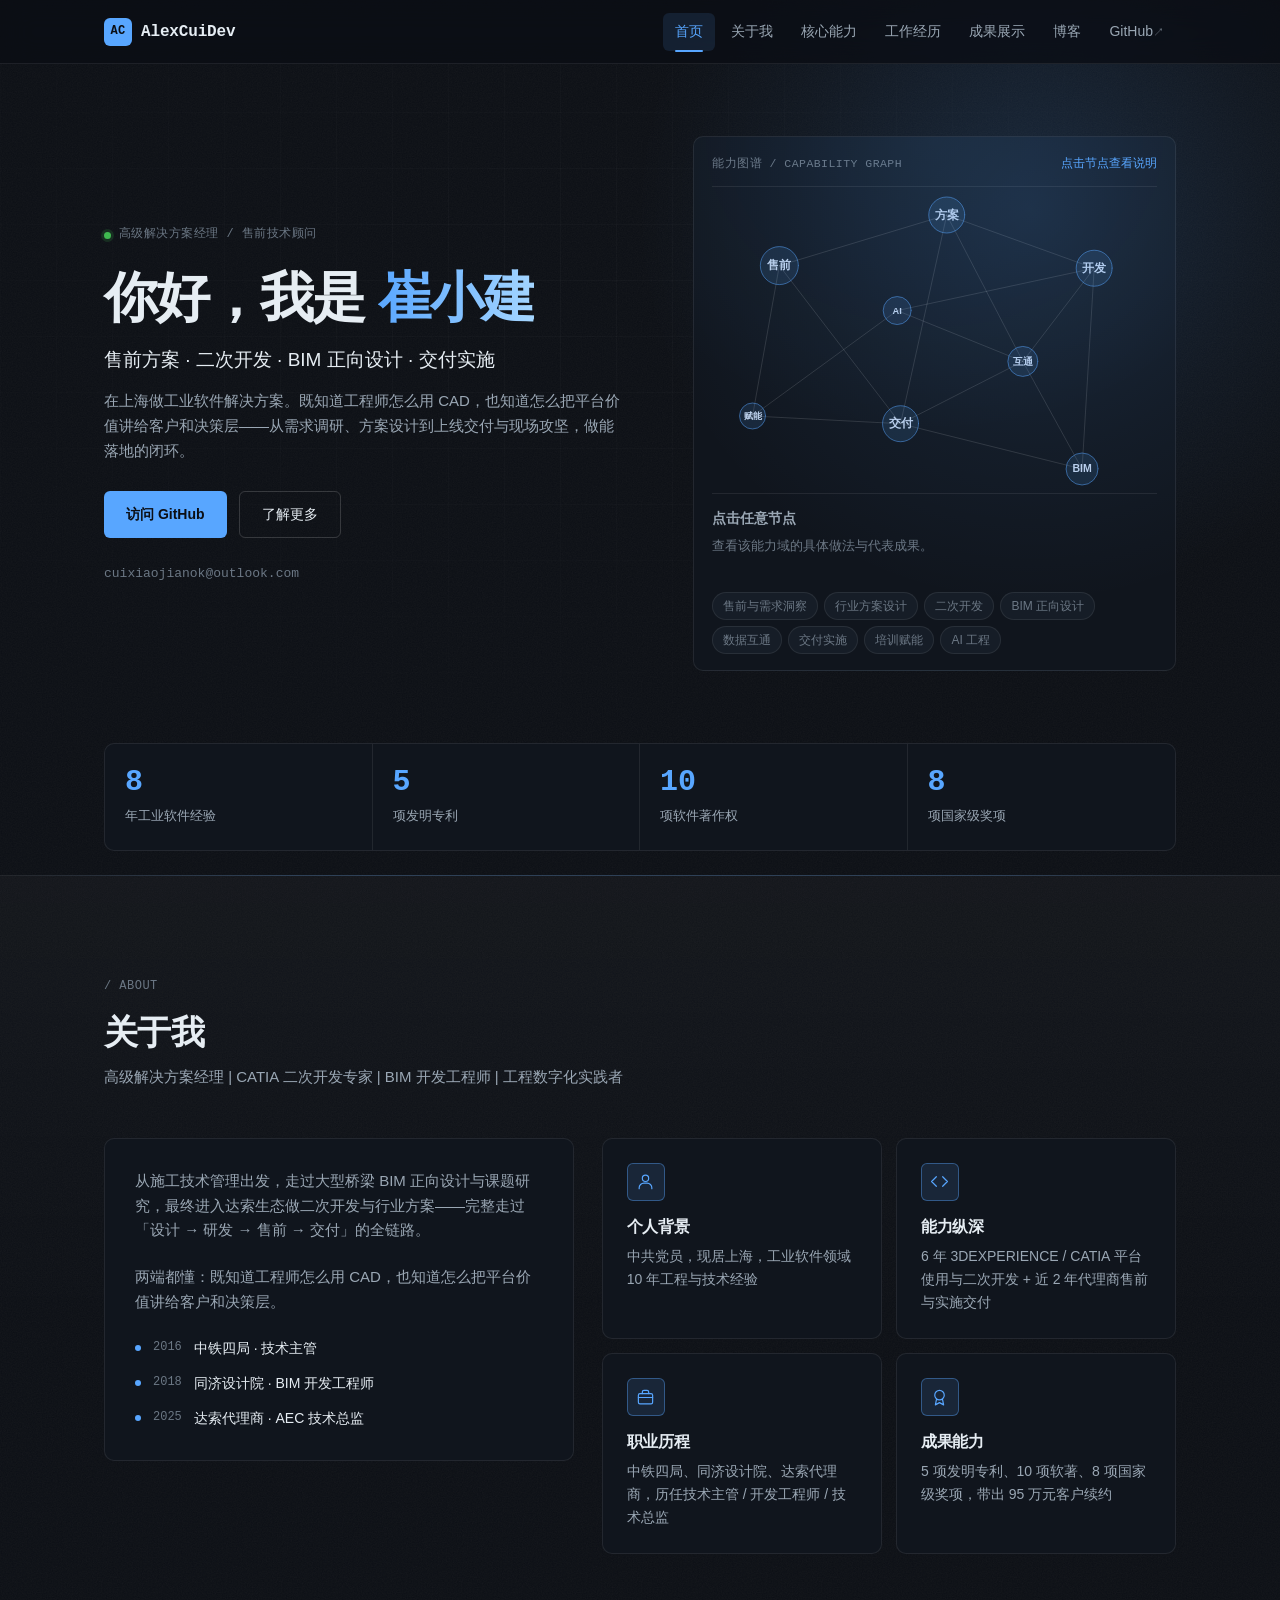
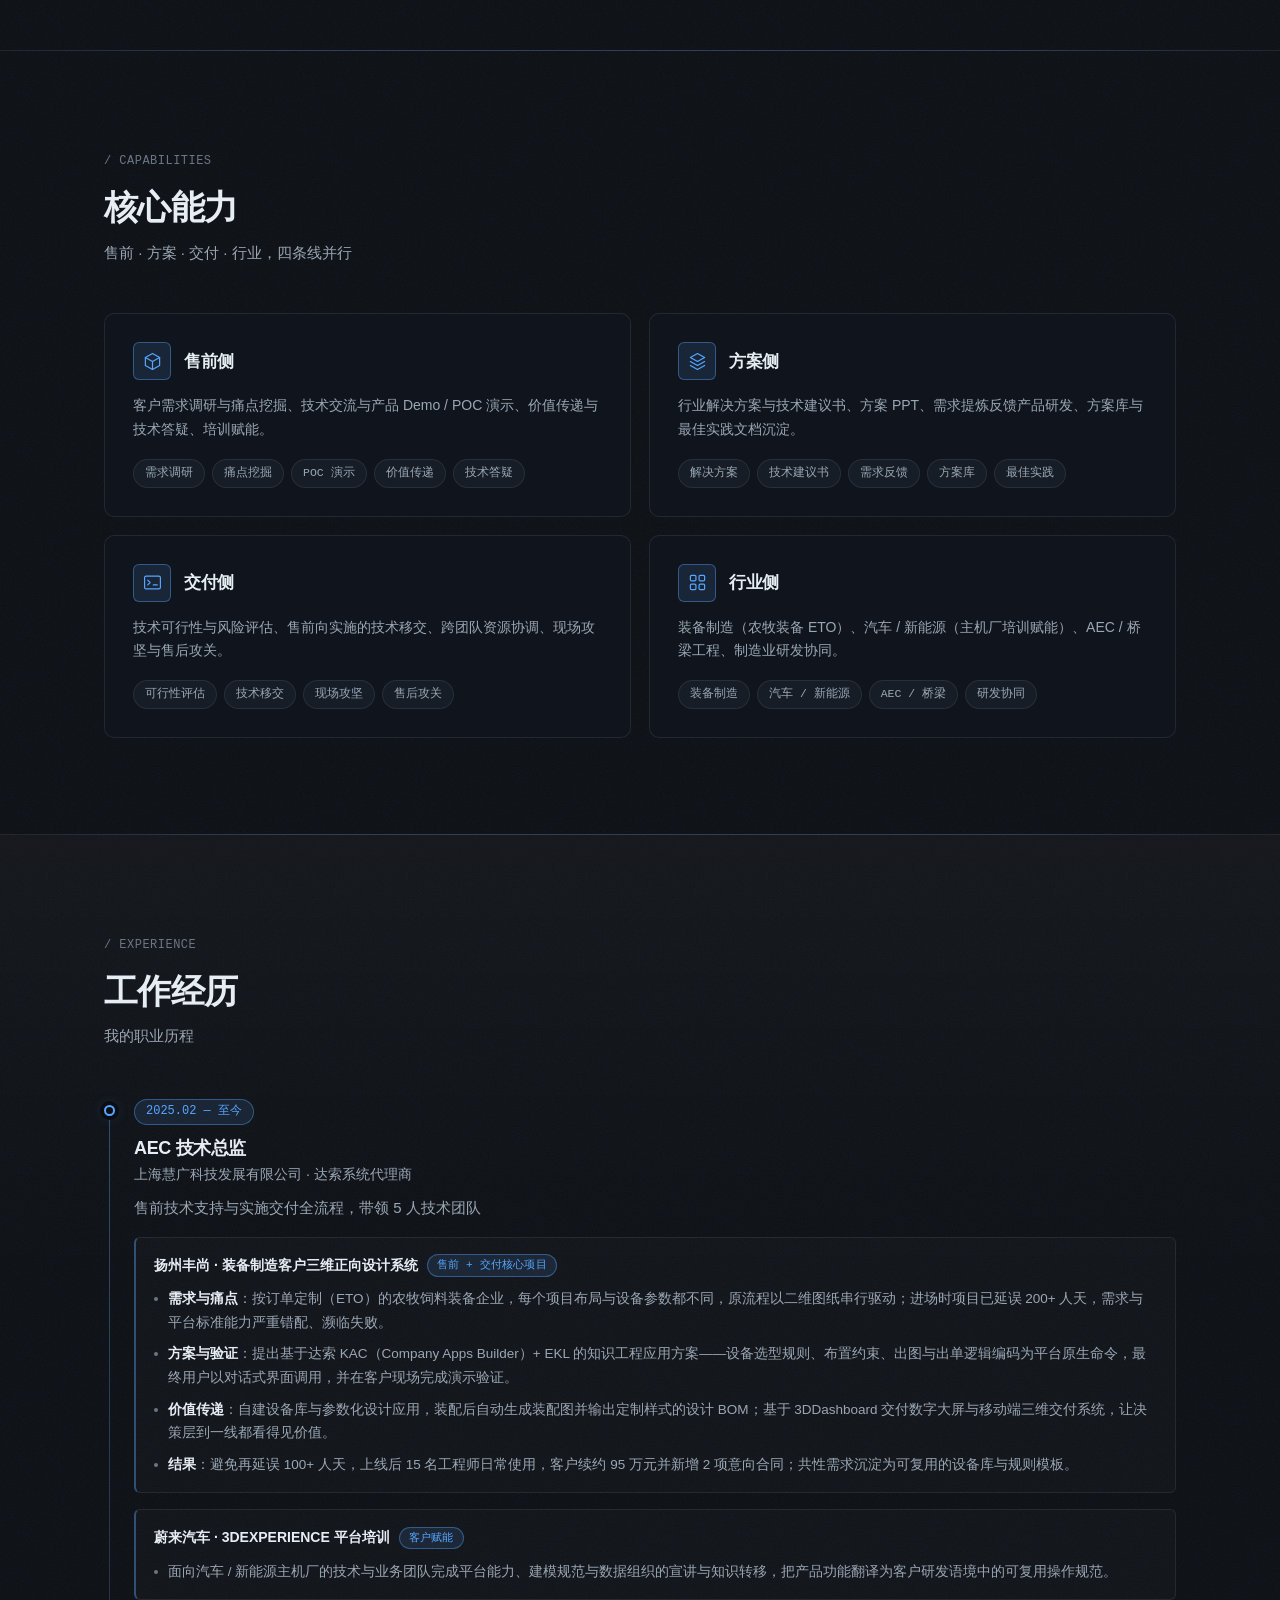
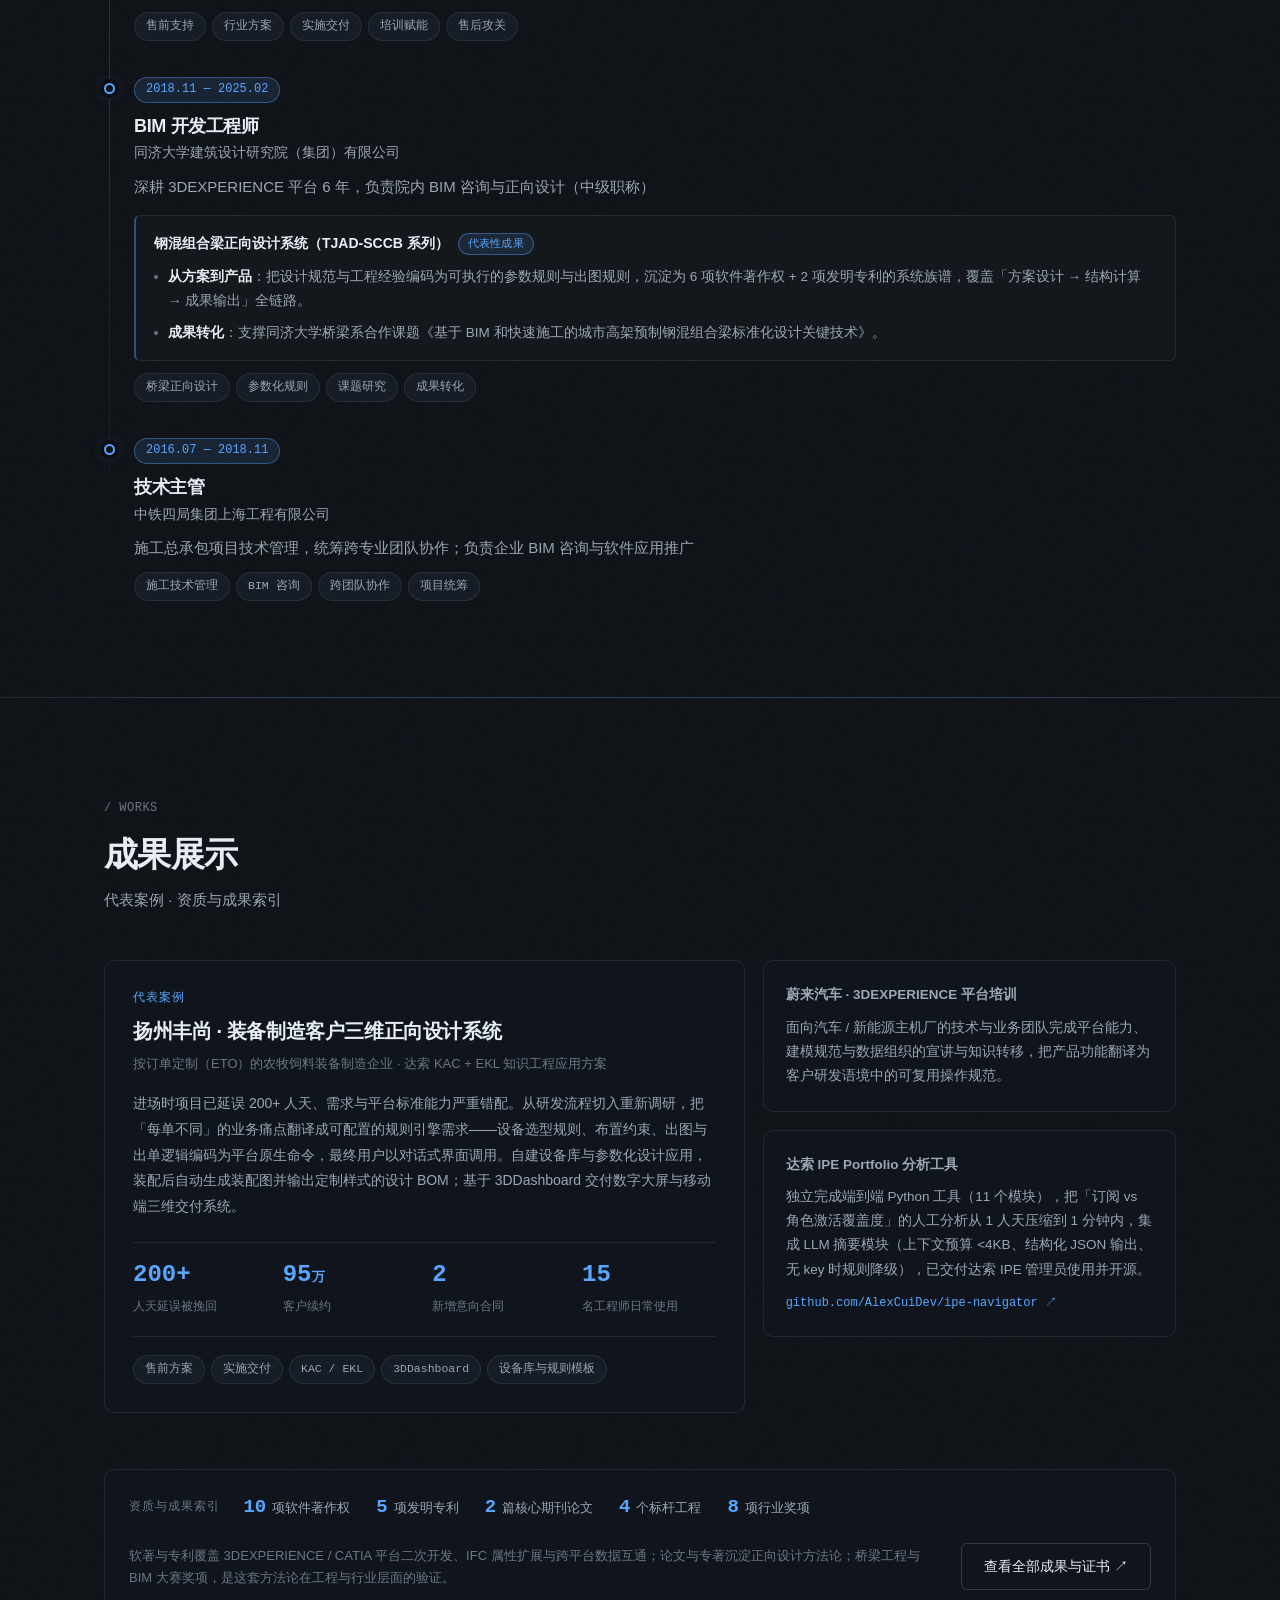
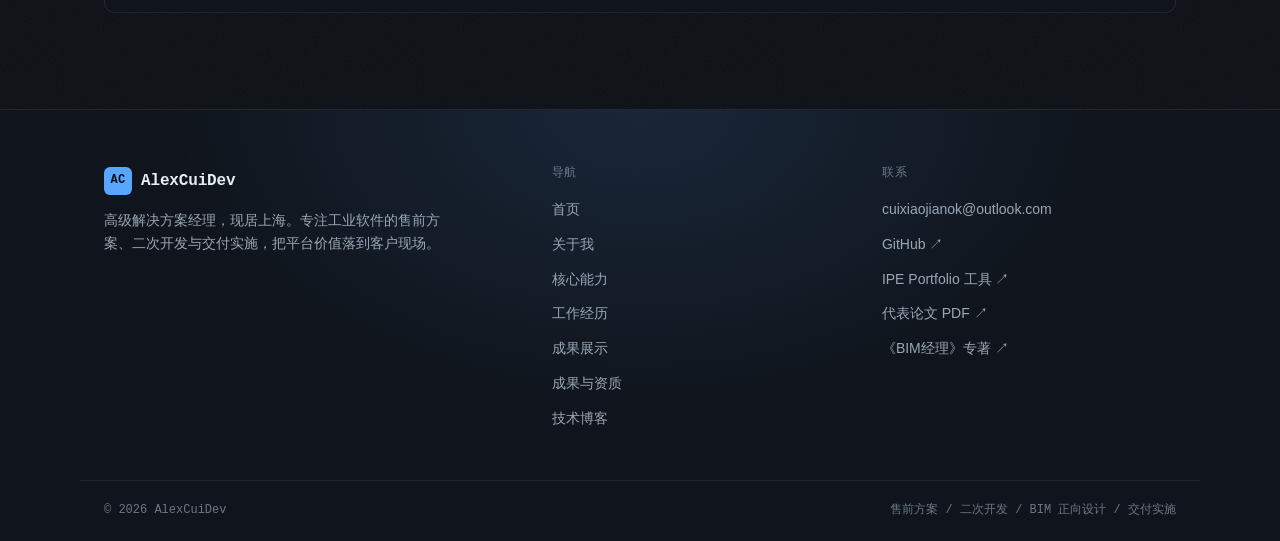
==== commit 74265ba7: "feat(home): 证书墙搬到二级页 works.html，主页只留代表案例 + 资质索引 - 新增 works.html：全部 26 张成果卡片（软著 6 / 专利 4 / 论文与专著 4 / " ====
--- a/index.html
+++ b/index.html
@@ -19,7 +19,7 @@
 <meta name="twitter:card" content="summary_large_image">
 
 <link rel="icon" href="assets/favicon.svg" type="image/svg+xml">
-<link rel="stylesheet" href="assets/css/main.css?v=20261118">
+<link rel="stylesheet" href="assets/css/main.css?v=20261119">
 </head>
 <body>
 
@@ -299,12 +299,8 @@
             <header class="section-head reveal">
                 <p class="kicker">/ works</p>
                 <h2>成果展示</h2>
-                <p class="section-desc">按能力组织 · 平台二次开发 / 方法论沉淀 / 工程验证 / 行业认可</p>
+                <p class="section-desc">代表案例 · 资质与成果索引</p>
             </header>
-
-            <p class="works-lead reveal">
-                这些成果来自两个来源：平台侧的<b>二次开发与数据能力</b>，以及方法论侧的<b>正向设计方法论</b>。行业底色是桥梁与 AEC，但工具能力与方法论已经迁移到装备制造与汽车行业——把行业 know-how 编码成平台可执行的规则与工具，是我的核心工作方式。
-            </p>
 
             <!-- 代表案例 -->
             <div class="case-block reveal">
@@ -337,389 +333,18 @@
                 </div>
             </div>
 
-            <!-- ① 平台二次开发与数据能力 -->
-            <div class="works-block reveal">
-                <div class="works-head works-head--block">
-                    <h3>
-                        <svg viewBox="0 0 24 24" aria-hidden="true"><rect x="2" y="3" width="20" height="14" rx="2"/><path d="M8 21h8M12 17v4"/></svg>
-                        平台二次开发与数据能力
-                    </h3>
-                    <p class="works-note">这组证明：能把分散的行业数据接进平台，并把重复劳动写成平台原生能力——工具能力不绑定行业。</p>
-                </div>
-
-                <div class="works-track">
-                    <div class="works-head works-head--track">
-                        <span class="rail-block-label">软件著作权</span>
-                        <span class="works-count">10 项 · 登记号可查 6 项</span>
-                        <div class="works-nav">
-                            <button class="rail-btn rail-btn--prev" type="button" aria-label="上一组软件著作权">
-                                <svg viewBox="0 0 24 24" aria-hidden="true"><path d="m15 6-6 6 6 6"/></svg>
-                            </button>
-                            <button class="rail-btn rail-btn--next" type="button" aria-label="下一组软件著作权">
-                                <svg viewBox="0 0 24 24" aria-hidden="true"><path d="m9 6 6 6-6 6"/></svg>
-                            </button>
-                        </div>
-                    </div>
-                    <div class="rail">
-                        <div class="rail-track">
-                            <article class="work-card">
-                                <button class="work-media" type="button" data-lightbox="images/scc04.webp" data-alt="基于3DE平台的IFC模型属性扩展程序 V1.0 · 软著证书">
-                                    <img src="images/scc04.webp" alt="基于3DE平台的IFC模型属性扩展程序 V1.0 软著证书" loading="lazy">
-                                </button>
-                                <div class="work-body">
-                                    <h4>基于3DE平台的IFC模型属性扩展程序[简称：IFC属性扩展]V1.0</h4>
-                                    <div class="work-meta"><span>登记号</span><span>2024SR0511323</span><span>3DE 平台</span></div>
-                                </div>
-                            </article>
-                            <article class="work-card">
-                                <button class="work-media" type="button" data-lightbox="images/scc06.webp" data-alt="基于3DE平台的工程量信息提取及组织软件 V1.0 · 软著证书">
-                                    <img src="images/scc06.webp" alt="基于3DE平台的工程量信息提取及组织软件 V1.0 软著证书" loading="lazy">
-                                </button>
-                                <div class="work-body">
-                                    <h4>基于3DE平台的工程量信息提取及组织软件[简称：TJAD-SCCB-4]V1.0</h4>
-                                    <div class="work-meta"><span>登记号</span><span>2022SR0218181</span><span>3DE 平台</span></div>
-                                </div>
-                            </article>
-                            <article class="work-card">
-                                <button class="work-media" type="button" data-lightbox="images/scc02.webp" data-alt="基于CATIA与BridgeWise的组合结构桥梁二三维数据交互程序 V1.0 · 软著证书">
-                                    <img src="images/scc02.webp" alt="基于CATIA与BridgeWise的组合结构桥梁二三维数据交互程序 V1.0 软著证书" loading="lazy">
-                                </button>
-                                <div class="work-body">
-                                    <h4>基于CATIA与BridgeWise的组合结构桥梁二三维数据交互程序[简称：TJAD-SCCB-7]V1.0</h4>
-                                    <div class="work-meta"><span>登记号</span><span>2023SR0898270</span><span>平台互通</span></div>
-                                </div>
-                            </article>
-                            <article class="work-card">
-                                <button class="work-media" type="button" data-lightbox="images/scc03.webp" data-alt="基于CATIA与BridgeWise的梁式桥总体布置图快速出图程序 V1.0 · 软著证书">
-                                    <img src="images/scc03.webp" alt="基于CATIA与BridgeWise的梁式桥总体布置图快速出图程序 V1.0 软著证书" loading="lazy">
-                                </button>
-                                <div class="work-body">
-                                    <h4>基于CATIA与BridgeWise的梁式桥总体布置图快速出图程序[简称：TJAD-SCCB-6]V1.0</h4>
-                                    <div class="work-meta"><span>登记号</span><span>2023SR0898399</span><span>平台互通</span></div>
-                                </div>
-                            </article>
-                            <article class="work-card">
-                                <button class="work-media" type="button" data-lightbox="images/scc01.webp" data-alt="桥梁下部结构BIM模型快速创建系统 V1.0 · 软著证书">
-                                    <img src="images/scc01.webp" alt="桥梁下部结构BIM模型快速创建系统 V1.0 软著证书" loading="lazy">
-                                </button>
-                                <div class="work-body">
-                                    <h4>桥梁下部结构BIM模型快速创建系统[简称：TJAD-SCCB-2]V1.0</h4>
-                                    <div class="work-meta"><span>登记号</span><span>2021SR2180257</span></div>
-                                </div>
-                            </article>
-                            <article class="work-card">
-                                <button class="work-media" type="button" data-lightbox="images/scc05.webp" data-alt="基于BIM国技术和快速化施工的预制钢混组合梁桥三维设计系统 V1.0 · 软著证书">
-                                    <img src="images/scc05.webp" alt="基于BIM国技术和快速化施工的预制钢混组合梁桥三维设计系统 V1.0 软著证书" loading="lazy">
-                                </button>
-                                <div class="work-body">
-                                    <h4>基于BIM国技术和快速化施工的预制钢混组合梁桥三维设计系统V1.0[简称：TJAD-SCCB-5]</h4>
-                                    <div class="work-meta"><span>登记号</span><span>2022SR1280931</span></div>
-                                </div>
-                            </article>
-                        </div>
-                    </div>
-                </div>
-
-                <div class="works-track">
-                    <div class="works-head works-head--track">
-                        <span class="rail-block-label">发明专利</span>
-                        <span class="works-count">5 项 · 已授权 4 项</span>
-                        <div class="works-nav">
-                            <button class="rail-btn rail-btn--prev" type="button" aria-label="上一组发明专利">
-                                <svg viewBox="0 0 24 24" aria-hidden="true"><path d="m15 6-6 6 6 6"/></svg>
-                            </button>
-                            <button class="rail-btn rail-btn--next" type="button" aria-label="下一组发明专利">
-                                <svg viewBox="0 0 24 24" aria-hidden="true"><path d="m9 6 6 6-6 6"/></svg>
-                            </button>
-                        </div>
-                    </div>
-                    <div class="rail">
-                        <div class="rail-track">
-                            <article class="work-card">
-                                <button class="work-media" type="button" data-lightbox="images/zl03.webp" data-alt="EICAD与IFC的路线数据自动转换方法、介质及系统 · 专利证书">
-                                    <img src="images/zl03.webp" alt="EICAD与IFC的路线数据自动转换方法、介质及系统 专利证书" loading="lazy">
-                                </button>
-                                <div class="work-body">
-                                    <h4>EICAD与IFC的路线数据自动转换方法、介质及系统</h4>
-                                    <div class="work-meta"><span>发明专利 · 授权</span><span>CN202011372224.7</span><span>数据互通</span></div>
-                                </div>
-                            </article>
-                            <article class="work-card">
-                                <button class="work-media" type="button" data-lightbox="images/zl04.webp" data-alt="一种基于BIM模型的线性工程漫游视频的制作方法及系统 · 专利证书">
-                                    <img src="images/zl04.webp" alt="一种基于BIM模型的线性工程漫游视频的制作方法及系统 专利证书" loading="lazy">
-                                </button>
-                                <div class="work-body">
-                                    <h4>一种基于BIM模型的线性工程漫游视频的制作方法及系统</h4>
-                                    <div class="work-meta"><span>发明专利 · 授权</span><span>CN202211000393.7</span><span>可视化交付</span></div>
-                                </div>
-                            </article>
-                            <article class="work-card">
-                                <button class="work-media" type="button" data-lightbox="images/zl01.webp" data-alt="桥梁工程设计文件生成、装置、计算机设备和存储介质 · 专利证书">
-                                    <img src="images/zl01.webp" alt="桥梁工程设计文件生成、装置、计算机设备和存储介质 专利证书" loading="lazy">
-                                </button>
-                                <div class="work-body">
-                                    <h4>桥梁工程设计文件生成、装置、计算机设备和存储介质</h4>
-                                    <div class="work-meta"><span>发明专利 · 授权</span><span>CN202010277385.1</span><span>参与开发</span></div>
-                                </div>
-                            </article>
-                            <article class="work-card">
-                                <button class="work-media" type="button" data-lightbox="images/zl02.webp" data-alt="一种钢混组合梁结构骨架半自动设计方法及系统 · 专利证书">
-                                    <img src="images/zl02.webp" alt="一种钢混组合梁结构骨架半自动设计方法及系统 专利证书" loading="lazy">
-                                </button>
-                                <div class="work-body">
-                                    <h4>一种钢混组合梁结构骨架半自动设计方法及系统</h4>
-                                    <div class="work-meta"><span>发明专利 · 授权</span><span>CN202110516603.7</span><span>参与开发</span></div>
-                                </div>
-                            </article>
-                        </div>
-                    </div>
-                </div>
-            </div>
-
-            <!-- ② 方法论与学术沉淀 -->
-            <div class="works-block reveal">
-                <div class="works-head works-head--block">
-                    <h3>
-                        <svg viewBox="0 0 24 24" aria-hidden="true"><path d="M14 2H7a2 2 0 0 0-2 2v16a2 2 0 0 0 2 2h10a2 2 0 0 0 2-2V7z"/><path d="M14 2v5h5M9 13h6M9 17h6"/></svg>
-                        方法论与学术沉淀
-                    </h3>
-                    <p class="works-note">这组证明：能把工程方法写成可复用的规则、流程与规范——方法论可以跨行业复用。</p>
-                </div>
-
-                <div class="works-track">
-                    <div class="works-head works-head--track">
-                        <span class="rail-block-label">论文与专著</span>
-                        <span class="works-count">2 篇核心期刊 + 1 篇行业期刊 + 1 部参编专著</span>
-                        <div class="works-nav">
-                            <button class="rail-btn rail-btn--prev" type="button" aria-label="上一组论文与专著">
-                                <svg viewBox="0 0 24 24" aria-hidden="true"><path d="m15 6-6 6 6 6"/></svg>
-                            </button>
-                            <button class="rail-btn rail-btn--next" type="button" aria-label="下一组论文与专著">
-                                <svg viewBox="0 0 24 24" aria-hidden="true"><path d="m9 6 6 6-6 6"/></svg>
-                            </button>
-                        </div>
-                    </div>
-                    <div class="rail">
-                        <div class="rail-track">
-                            <article class="work-card">
-                                <button class="work-media" type="button" data-lightbox="images/paper02.webp" data-alt="基于3DE平台的下部结构BIM模型快速创建系统 · 论文封面">
-                                    <img src="images/paper02.webp" alt="基于3DE平台的下部结构BIM模型快速创建系统 论文封面" loading="lazy">
-                                </button>
-                                <div class="work-body">
-                                    <h4><a href="docs/paper02.pdf" target="_blank" rel="noopener">基于3DE平台的下部结构BIM模型快速创建系统</a></h4>
-                                    <div class="work-meta">
-                                        <span>行业期刊</span><span>2021</span><span>第一作者</span>
-                                        <a class="link" href="docs/paper02.pdf" target="_blank" rel="noopener">PDF ↗</a>
-                                    </div>
-                                </div>
-                            </article>
-                            <article class="work-card">
-                                <button class="work-media" type="button" data-lightbox="images/paper01.webp" data-alt="钢混组合梁多尺度BIM正向设计研究 · 论文封面">
-                                    <img src="images/paper01.webp" alt="钢混组合梁多尺度BIM正向设计研究 论文封面" loading="lazy">
-                                </button>
-                                <div class="work-body">
-                                    <h4><a href="docs/paper01.pdf" target="_blank" rel="noopener">钢混组合梁多尺度BIM正向设计研究</a></h4>
-                                    <div class="work-meta">
-                                        <span>核心期刊</span><span>2022</span><span>开发人员</span>
-                                        <a class="link" href="docs/paper01.pdf" target="_blank" rel="noopener">PDF ↗</a>
-                                    </div>
-                                </div>
-                            </article>
-                            <article class="work-card">
-                                <button class="work-media" type="button" data-lightbox="images/paper03.webp" data-alt="基于BIM和快速施工的城市高架预制钢混组合梁桥设计系统研发 · 论文封面">
-                                    <img src="images/paper03.webp" alt="基于BIM和快速施工的城市高架预制钢混组合梁桥设计系统研发 论文封面" loading="lazy">
-                                </button>
-                                <div class="work-body">
-                                    <h4><a href="docs/paper03.pdf" target="_blank" rel="noopener">基于BIM和快速施工的城市高架预制钢混组合梁桥设计系统研发</a></h4>
-                                    <div class="work-meta">
-                                        <span>核心期刊</span><span>2023</span><span>开发人员</span>
-                                        <a class="link" href="docs/paper03.pdf" target="_blank" rel="noopener">PDF ↗</a>
-                                    </div>
-                                </div>
-                            </article>
-                            <article class="work-card">
-                                <button class="work-media" type="button" data-lightbox="images/paper04.webp" data-alt="BIM经理 BIM项目管理指南 · 专著封面">
-                                    <img src="images/paper04.webp" alt="BIM经理 BIM项目管理指南 专著封面" loading="lazy">
-                                </button>
-                                <div class="work-body">
-                                    <h4><a href="docs/paper04.pdf" target="_blank" rel="noopener">BIM经理 BIM项目管理指南</a></h4>
-                                    <div class="work-meta">
-                                        <span>专著</span><span>2024</span><span>参与编写</span>
-                                        <a class="link" href="docs/paper04.pdf" target="_blank" rel="noopener">PDF ↗</a>
-                                    </div>
-                                </div>
-                            </article>
-                        </div>
-                    </div>
-                </div>
-            </div>
-
-            <!-- ③ 标杆工程验证 -->
-            <div class="works-block reveal">
-                <div class="works-head works-head--block">
-                    <h3>
-                        <svg viewBox="0 0 24 24" aria-hidden="true"><path d="M4 21V6l8-3 8 3v15"/><path d="M9 21v-4h6v4M8 9h1M15 9h1M8 13h1M15 13h1"/></svg>
-                        标杆工程验证
-                    </h3>
-                    <p class="works-note">这组证明：方法论能在真实工程上跑通，并沉淀成系统资产，而不是一次性交付物。</p>
-                </div>
-
-                <div class="works-track">
-                    <div class="works-head works-head--track">
-                        <span class="rail-block-label">工程项目</span>
-                        <span class="works-count">4 个</span>
-                        <div class="works-nav">
-                            <button class="rail-btn rail-btn--prev" type="button" aria-label="上一组工程项目">
-                                <svg viewBox="0 0 24 24" aria-hidden="true"><path d="m15 6-6 6 6 6"/></svg>
-                            </button>
-                            <button class="rail-btn rail-btn--next" type="button" aria-label="下一组工程项目">
-                                <svg viewBox="0 0 24 24" aria-hidden="true"><path d="m9 6 6 6-6 6"/></svg>
-                            </button>
-                        </div>
-                    </div>
-                    <div class="rail">
-                        <div class="rail-track">
-                            <article class="work-card">
-                                <button class="work-media" type="button" data-lightbox="images/project01.webp" data-alt="神农湖大桥BIM正向设计项目">
-                                    <img src="images/project01.webp" alt="神农湖大桥BIM正向设计项目" loading="lazy">
-                                </button>
-                                <div class="work-body">
-                                    <h4>神农湖大桥BIM正向设计项目</h4>
-                                    <div class="work-meta"><span>桥梁BIM工程师</span><span>260m 景观斜拉桥</span></div>
-                                </div>
-                            </article>
-                            <article class="work-card">
-                                <button class="work-media" type="button" data-lightbox="images/project02.webp" data-alt="新典桥BIM正向设计项目">
-                                    <img src="images/project02.webp" alt="新典桥BIM正向设计项目" loading="lazy">
-                                </button>
-                                <div class="work-body">
-                                    <h4>新典桥BIM正向设计项目</h4>
-                                    <div class="work-meta"><span>桥梁BIM工程师</span><span>213m 系杆拱桥</span></div>
-                                </div>
-                            </article>
-                            <article class="work-card">
-                                <button class="work-media" type="button" data-lightbox="images/project03.webp" data-alt="菏泽长江路高架桥BIM正向设计项目">
-                                    <img src="images/project03.webp" alt="菏泽长江路高架桥BIM正向设计项目" loading="lazy">
-                                </button>
-                                <div class="work-body">
-                                    <h4>菏泽长江路高架桥BIM正向设计项目</h4>
-                                    <div class="work-meta"><span>桥梁BIM工程师</span></div>
-                                </div>
-                            </article>
-                            <article class="work-card">
-                                <button class="work-media" type="button" data-lightbox="images/project04.webp" data-alt="钢混组合梁桥正向设计系统研发">
-                                    <img src="images/project04.webp" alt="钢混组合梁桥正向设计系统研发" loading="lazy">
-                                </button>
-                                <div class="work-body">
-                                    <h4>钢混组合梁桥正向设计系统研发</h4>
-                                    <div class="work-meta"><span>桥梁BIM开发工程师</span><span>系统研发</span></div>
-                                </div>
-                            </article>
-                        </div>
-                    </div>
-                </div>
-            </div>
-
-            <!-- ④ 行业认可 -->
-            <div class="works-block reveal">
-                <div class="works-head works-head--block">
-                    <h3>
-                        <svg viewBox="0 0 24 24" aria-hidden="true"><path d="M7 4h10v5a5 5 0 0 1-10 0z"/><path d="M7 6H4v1a3 3 0 0 0 3 3M17 6h3v1a3 3 0 0 1-3 3M12 14v4M9 21h6"/></svg>
-                        行业认可
-                    </h3>
-                    <p class="works-note">这组证明：同一套方法论在行业评审中被反复验证——工具能力与工程成果同时被认可，其中 2023 年度教育部优秀勘察设计一等奖为主导项目。</p>
-                </div>
-
-                <div class="works-track">
-                    <div class="works-head works-head--track">
-                        <span class="rail-block-label">荣誉证书</span>
-                        <span class="works-count">8 项</span>
-                        <div class="works-nav">
-                            <button class="rail-btn rail-btn--prev" type="button" aria-label="上一组荣誉证书">
-                                <svg viewBox="0 0 24 24" aria-hidden="true"><path d="m15 6-6 6 6 6"/></svg>
-                            </button>
-                            <button class="rail-btn rail-btn--next" type="button" aria-label="下一组荣誉证书">
-                                <svg viewBox="0 0 24 24" aria-hidden="true"><path d="m9 6 6 6-6 6"/></svg>
-                            </button>
-                        </div>
-                    </div>
-                    <div class="rail">
-                        <div class="rail-track">
-                            <article class="work-card">
-                                <button class="work-media" type="button" data-lightbox="images/award01.webp" data-alt="第九届全国BIM大赛（龙图杯）设计组 一等奖">
-                                    <img src="images/award01.webp" alt="第九届全国BIM大赛（龙图杯）设计组 一等奖" loading="lazy">
-                                </button>
-                                <div class="work-body">
-                                    <h4>第九届全国 BIM 大赛（龙图杯）设计组 一等奖</h4>
-                                    <div class="work-meta"><span>中国图学学会</span><span>2022年</span></div>
-                                </div>
-                            </article>
-                            <article class="work-card">
-                                <button class="work-media" type="button" data-lightbox="images/award02.webp" data-alt="第十二届创新杯建筑信息模型应用大赛市政工程类BIM应用一等成果">
-                                    <img src="images/award02.webp" alt="第十二届创新杯建筑信息模型应用大赛市政工程类BIM应用一等成果" loading="lazy">
-                                </button>
-                                <div class="work-body">
-                                    <h4>第十二届“创新杯”建筑信息模型（BIM）应用大赛市政工程类BIM应用一等成果</h4>
-                                    <div class="work-meta"><span>中国勘察设计协会 · 欧特克</span><span>2023年</span></div>
-                                </div>
-                            </article>
-                            <article class="work-card">
-                                <button class="work-media" type="button" data-lightbox="images/award03.webp" data-alt="第三届市政杯BIM应用技能大赛一类成果（设计单项组）">
-                                    <img src="images/award03.webp" alt="第三届市政杯BIM应用技能大赛一类成果（设计单项组）" loading="lazy">
-                                </button>
-                                <div class="work-body">
-                                    <h4>第三届“市政杯”BIM应用技能大赛一类成果（设计单项组）</h4>
-                                    <div class="work-meta"><span>中国市政工程协会</span><span>2021年</span></div>
-                                </div>
-                            </article>
-                            <article class="work-card">
-                                <button class="work-media" type="button" data-lightbox="images/award04.webp" data-alt="第四届市政杯BIM应用技能大赛二类成果（设计组）">
-                                    <img src="images/award04.webp" alt="第四届市政杯BIM应用技能大赛二类成果（设计组）" loading="lazy">
-                                </button>
-                                <div class="work-body">
-                                    <h4>第四届“市政杯”BIM应用技能大赛二类成果（设计组）</h4>
-                                    <div class="work-meta"><span>中国市政工程协会</span><span>2022年</span></div>
-                                </div>
-                            </article>
-                            <article class="work-card">
-                                <button class="work-media" type="button" data-lightbox="images/award05.webp" data-alt="第九届全国BIM大赛（龙图杯）设计组一等奖">
-                                    <img src="images/award05.webp" alt="第九届全国BIM大赛（龙图杯）设计组一等奖" loading="lazy">
-                                </button>
-                                <div class="work-body">
-                                    <h4>第九届全国BIM大赛（龙图杯）设计组一等奖</h4>
-                                    <div class="work-meta"><span>中国图学学会</span><span>2022年</span></div>
-                                </div>
-                            </article>
-                            <article class="work-card">
-                                <button class="work-media" type="button" data-lightbox="images/award06.webp" data-alt="第十届创新杯BIM应用大赛市政交通类BIM应用第三名">
-                                    <img src="images/award06.webp" alt="第十届创新杯BIM应用大赛市政交通类BIM应用第三名" loading="lazy">
-                                </button>
-                                <div class="work-body">
-                                    <h4>第十届“创新杯”建筑信息模型（BIM）应用大赛市政交通类BIM应用第三名</h4>
-                                    <div class="work-meta"><span>中国勘察设计协会 · 欧特克</span><span>2021年</span></div>
-                                </div>
-                            </article>
-                            <article class="work-card">
-                                <button class="work-media" type="button" data-lightbox="images/award07.webp" data-alt="第十一届全国BIM大赛（龙图杯）设计组三等奖">
-                                    <img src="images/award07.webp" alt="第十一届全国BIM大赛（龙图杯）设计组三等奖" loading="lazy">
-                                </button>
-                                <div class="work-body">
-                                    <h4>第十一届全国BIM大赛（龙图杯）设计组三等奖</h4>
-                                    <div class="work-meta"><span>中国图学学会</span><span>2024年</span></div>
-                                </div>
-                            </article>
-                            <article class="work-card">
-                                <button class="work-media" type="button" data-lightbox="images/award08.webp" data-alt="第十三届创新杯BIM应用大赛市政工程类BIM应用三等成果">
-                                    <img src="images/award08.webp" alt="第十三届创新杯BIM应用大赛市政工程类BIM应用三等成果" loading="lazy">
-                                </button>
-                                <div class="work-body">
-                                    <h4>第十三届“创新杯”建筑信息模型应用大赛市政工程类BIM应用三等成果</h4>
-                                    <div class="work-meta"><span>中国勘察设计协会</span><span>2024年</span></div>
-                                </div>
-                            </article>
-                        </div>
-                    </div>
-                </div>
+            <!-- 资质索引：完整成果与证书见 works.html -->
+            <div class="works-index reveal">
+                <p class="works-index-label">资质与成果索引</p>
+                <ul class="works-index-list">
+                    <li><b>10</b><span>项软件著作权</span></li>
+                    <li><b>5</b><span>项发明专利</span></li>
+                    <li><b>2</b><span>篇核心期刊论文</span></li>
+                    <li><b>4</b><span>个标杆工程</span></li>
+                    <li><b>8</b><span>项行业奖项</span></li>
+                </ul>
+                <p class="works-index-desc">软著与专利覆盖 3DEXPERIENCE / CATIA 平台二次开发、IFC 属性扩展与跨平台数据互通；论文与专著沉淀正向设计方法论；桥梁工程与 BIM 大赛奖项，是这套方法论在工程与行业层面的验证。</p>
+                <a class="btn btn-ghost works-index-cta" href="works.html">查看全部成果与证书 ↗</a>
             </div>
 
         </div>
@@ -744,6 +369,7 @@
                 <li><a href="#skills">核心能力</a></li>
                 <li><a href="#experience">工作经历</a></li>
                 <li><a href="#works">成果展示</a></li>
+                <li><a href="works.html">成果与资质</a></li>
                 <li><a href="blog/index.html">技术博客</a></li>
             </ul>
         </div>
@@ -776,7 +402,7 @@
     </figure>
 </div>
 
-<script src="assets/js/main.js?v=20261118"></script>
-<script src="assets/js/graph.js?v=20261118"></script>
+<script src="assets/js/main.js?v=20261119"></script>
+<script src="assets/js/graph.js?v=20261119"></script>
 </body>
 </html>
--- a/assets/css/main.css
+++ b/assets/css/main.css
@@ -1034,6 +1034,58 @@
 }
 
 .works-nav { margin-left: auto; display: flex; gap: 6px; }
+
+/* 资质索引：主页只留摘要，完整成果与证书在 works.html */
+.works-index {
+    display: flex;
+    align-items: center;
+    gap: 20px 24px;
+    flex-wrap: wrap;
+    padding: 22px 24px;
+    border: 1px solid var(--line);
+    border-radius: var(--radius);
+    background: var(--surface);
+}
+.works-index-label {
+    font-family: var(--mono);
+    font-size: 11.5px;
+    letter-spacing: .08em;
+    color: var(--ink-3);
+    white-space: nowrap;
+}
+.works-index-list {
+    display: flex;
+    flex-wrap: wrap;
+    gap: 8px 26px;
+    list-style: none;
+    margin: 0;
+    padding: 0;
+}
+.works-index-list li { display: flex; align-items: baseline; gap: 6px; }
+.works-index-list b { font-family: var(--mono); font-size: 19px; color: var(--accent); }
+.works-index-list span { font-size: 13px; color: var(--ink-2); }
+.works-index-desc {
+    flex: 1 1 340px;
+    min-width: 0;
+    font-size: 13px;
+    line-height: 1.7;
+    color: var(--ink-3);
+}
+.works-index-cta { margin-left: auto; white-space: nowrap; }
+
+/* 二级页：返回首页 */
+.works-back { margin-bottom: 16px; }
+.works-back-link {
+    font-family: var(--mono);
+    font-size: 12.5px;
+    color: var(--ink-2);
+    text-decoration: none;
+    transition: color var(--dur) var(--ease);
+}
+.works-back-link:hover { color: var(--accent); }
+
+/* 二级页首节避开固定头部 */
+.page-works .section:first-of-type { padding-top: calc(var(--header-h) + 56px); }
 
 .rail-btn {
     width: 32px;
@@ -1454,6 +1506,8 @@
     .works-lead { font-size: 13.5px; margin-bottom: 28px; }
     .works-note { font-size: 12.5px; }
     .works-head--track { gap: 10px 12px; }
+    .works-index { padding: 18px 16px; gap: 14px 16px; }
+    .works-index-list { gap: 8px 18px; }
 }
 
 /* ---------- 16. 降低动效偏好 ---------- */
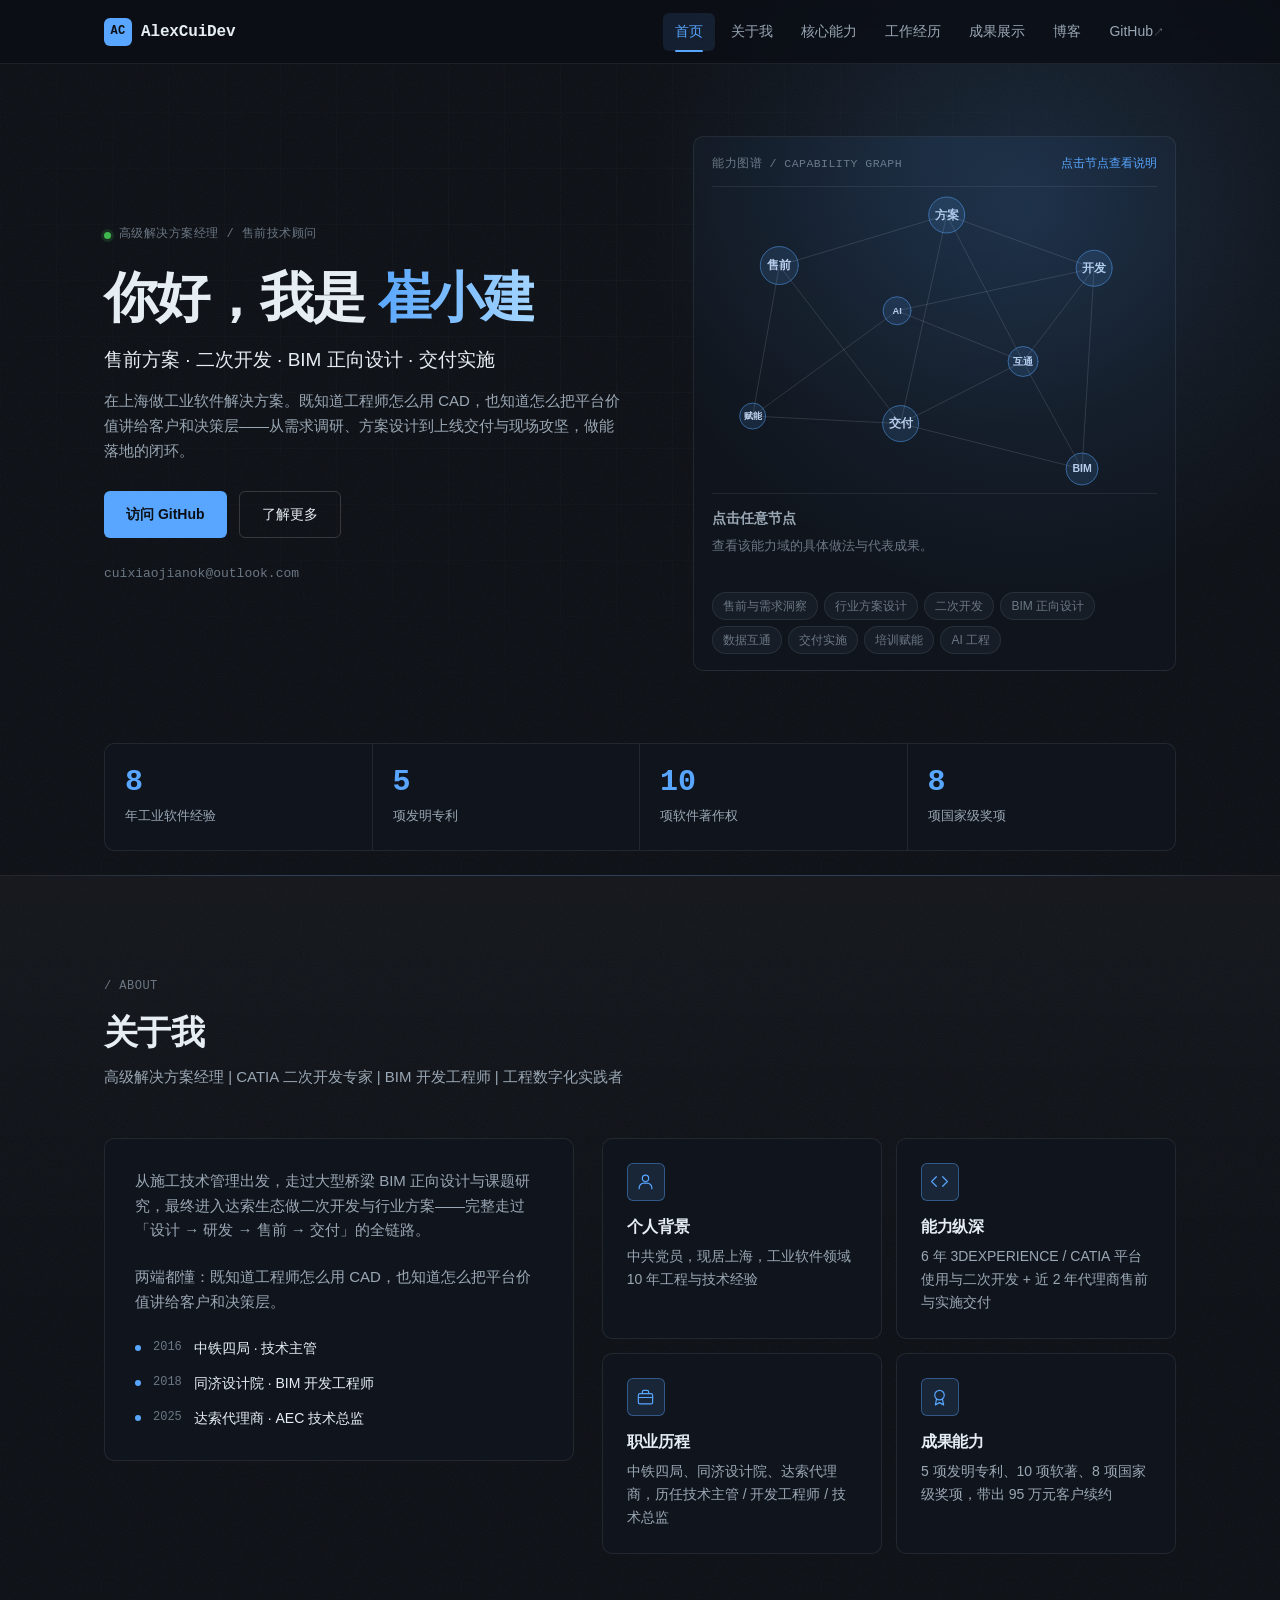
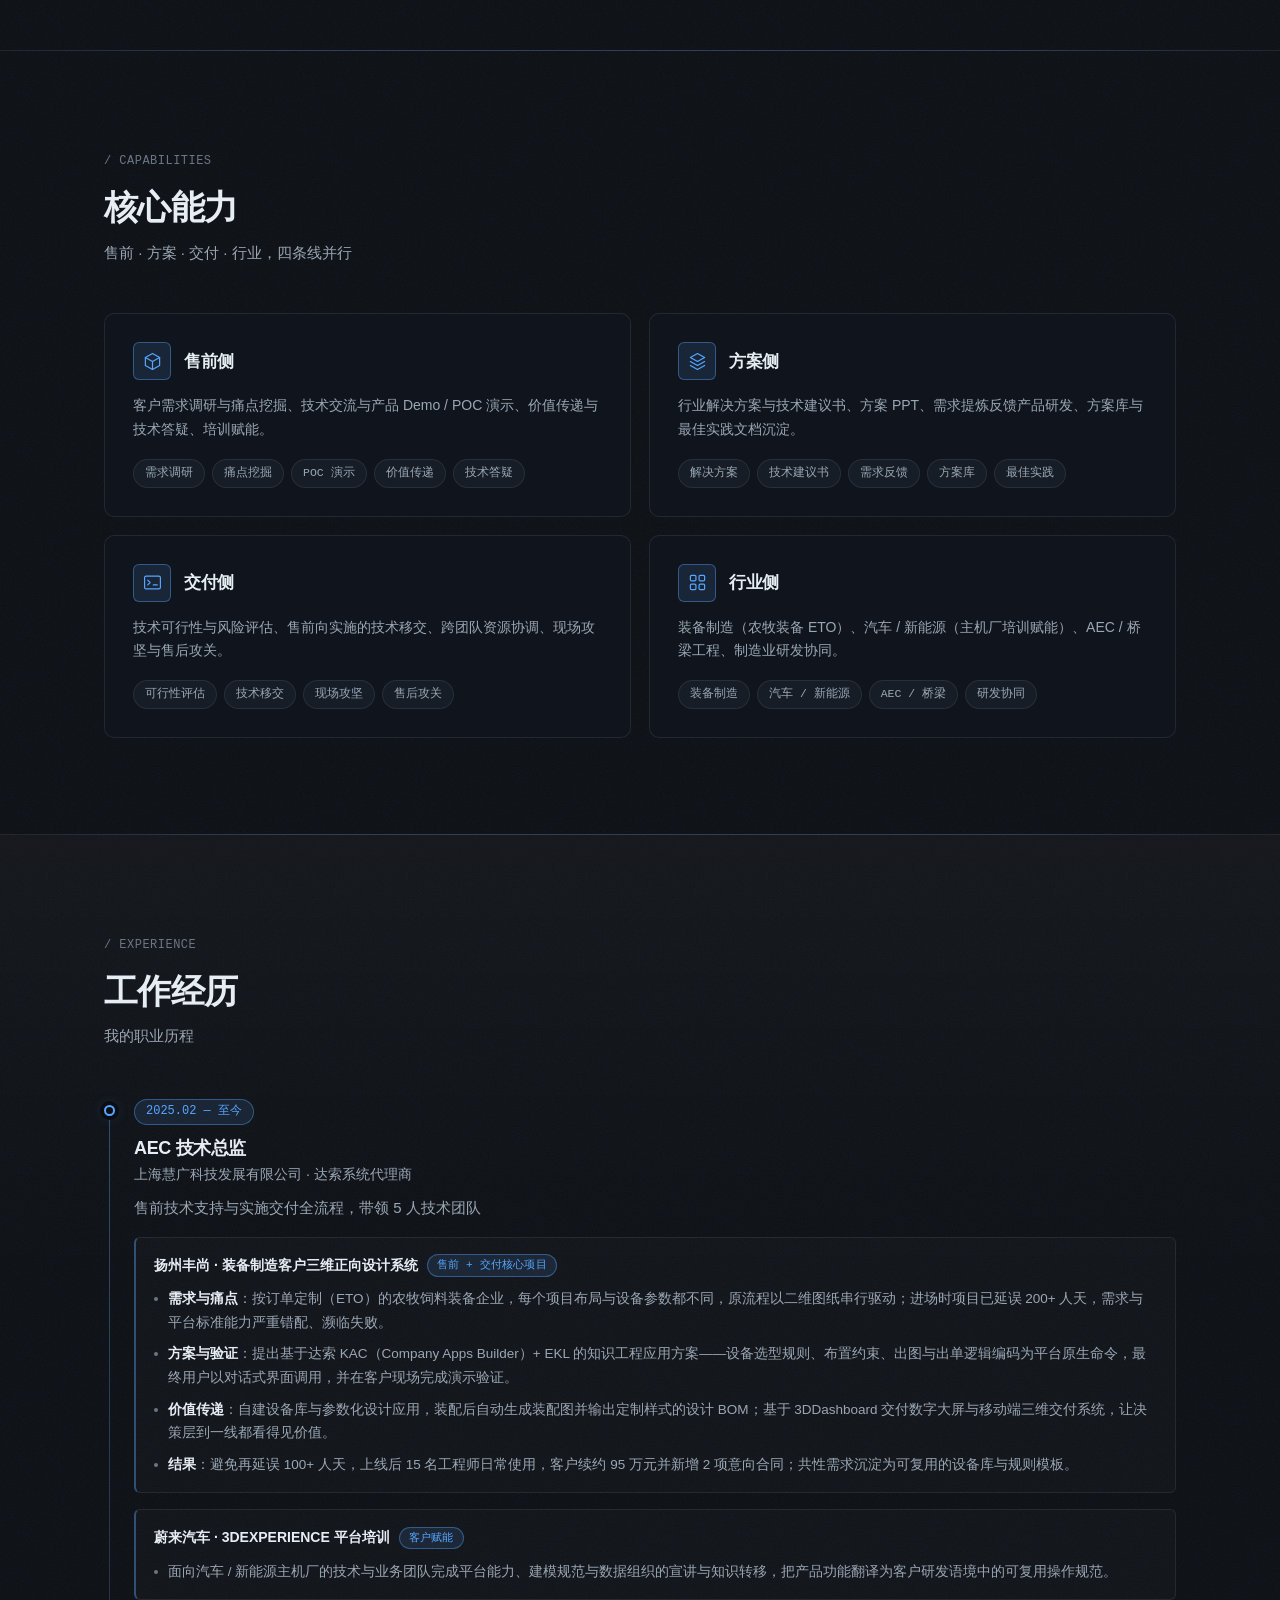
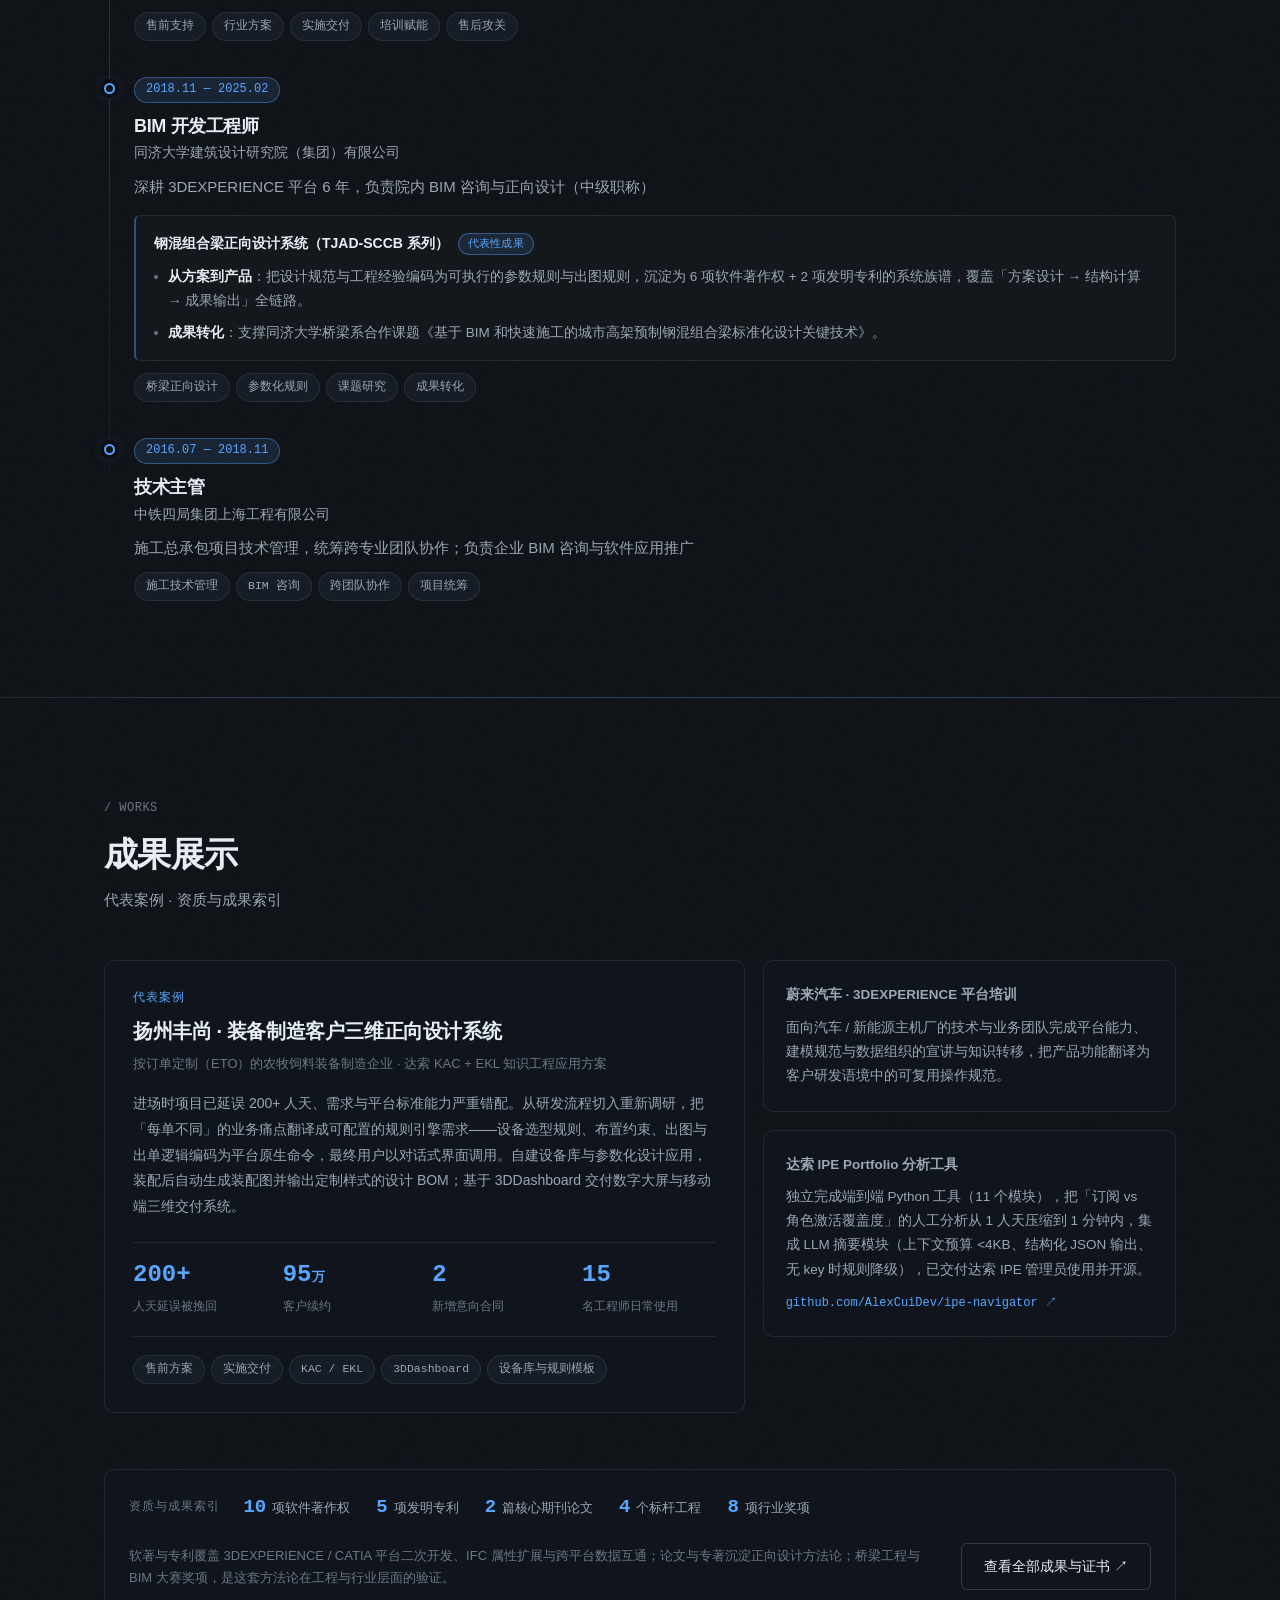
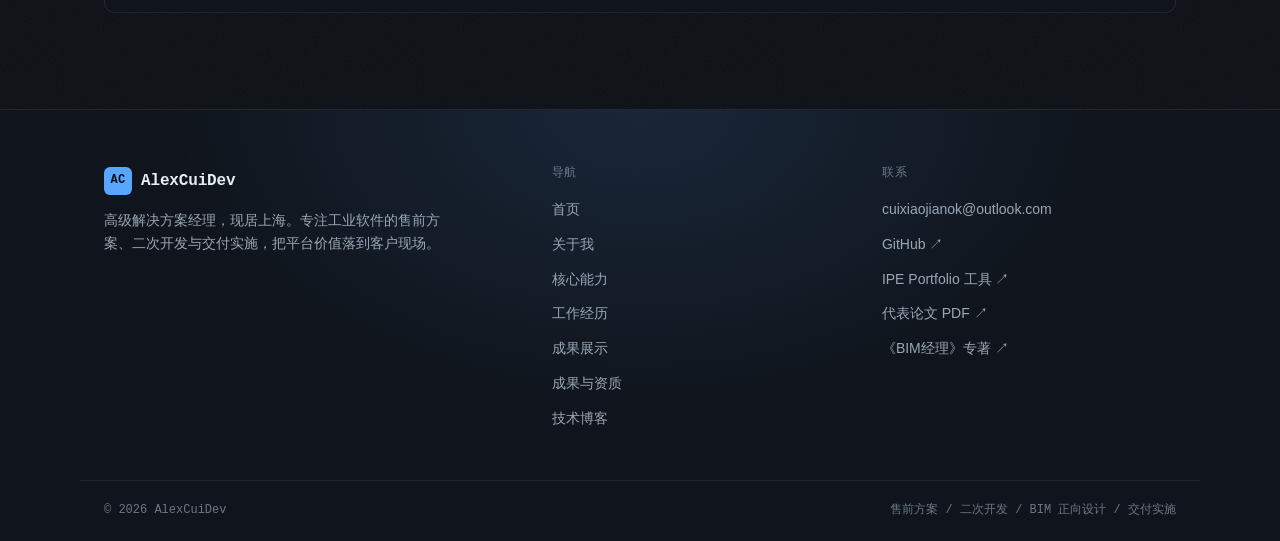
==== commit 5102fc93: "fix(blog): 博客改用 script 标签加载数据，修复 file:// 下 Failed to fetch 问题：双击打开 blog/index.html 时，页面用 fetch('post" ====
--- a/index.html
+++ b/index.html
@@ -19,7 +19,7 @@
 <meta name="twitter:card" content="summary_large_image">
 
 <link rel="icon" href="assets/favicon.svg" type="image/svg+xml">
-<link rel="stylesheet" href="assets/css/main.css?v=20261119">
+<link rel="stylesheet" href="assets/css/main.css?v=20261117">
 </head>
 <body>
 
@@ -402,7 +402,7 @@
     </figure>
 </div>
 
-<script src="assets/js/main.js?v=20261119"></script>
-<script src="assets/js/graph.js?v=20261119"></script>
+<script src="assets/js/main.js?v=20261117"></script>
+<script src="assets/js/graph.js?v=20261117"></script>
 </body>
 </html>
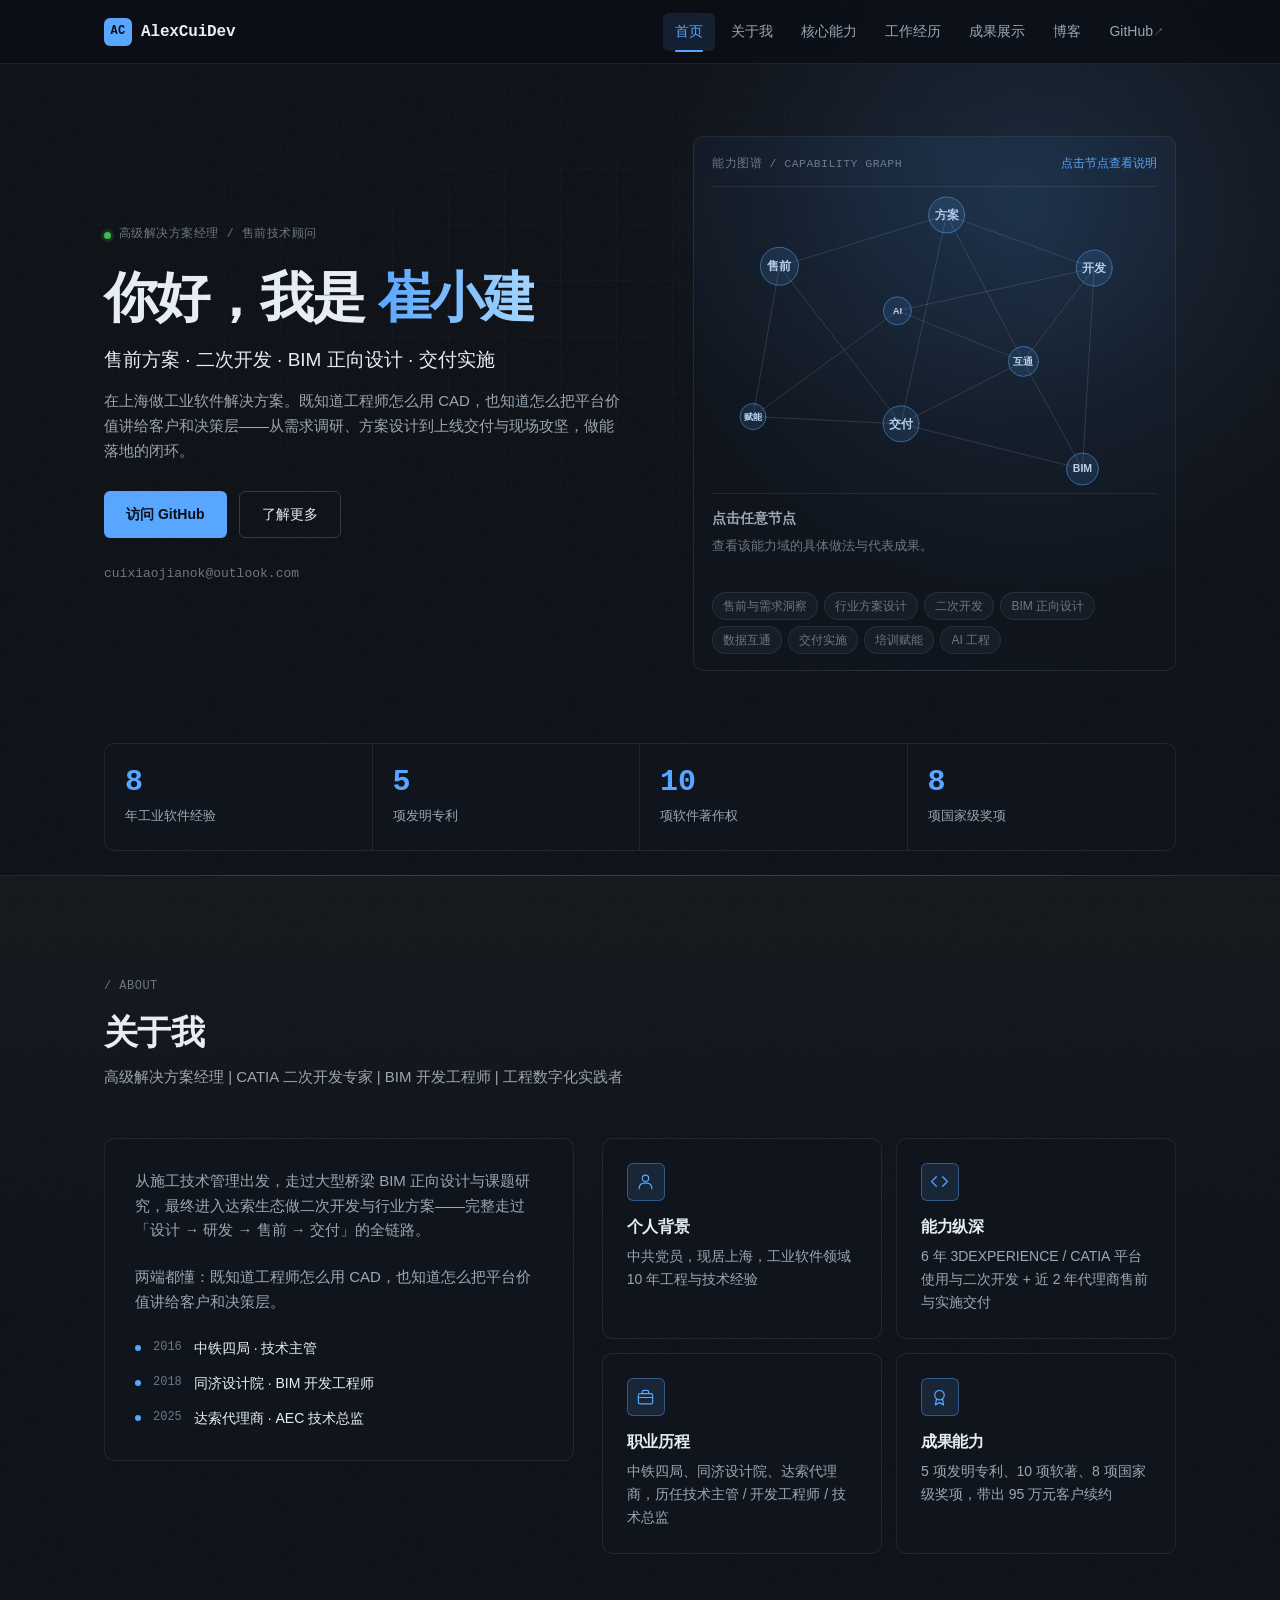
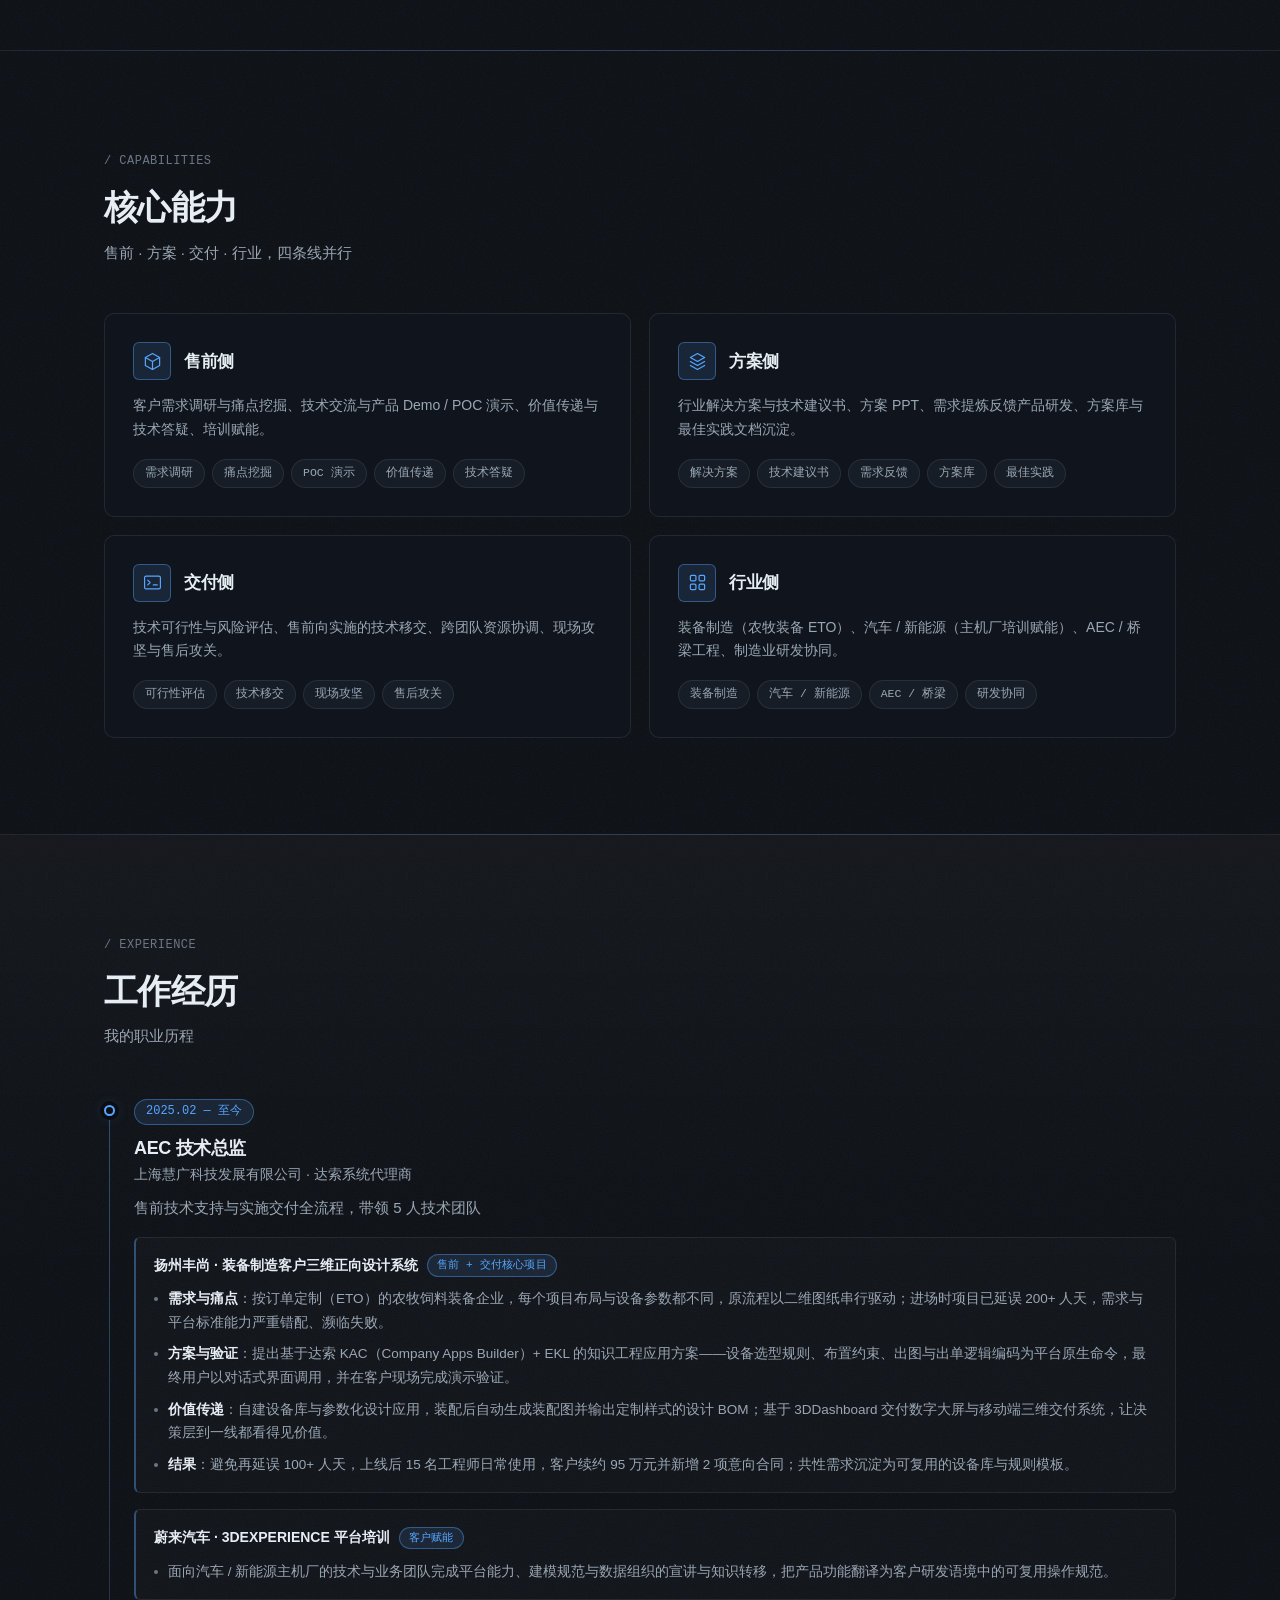
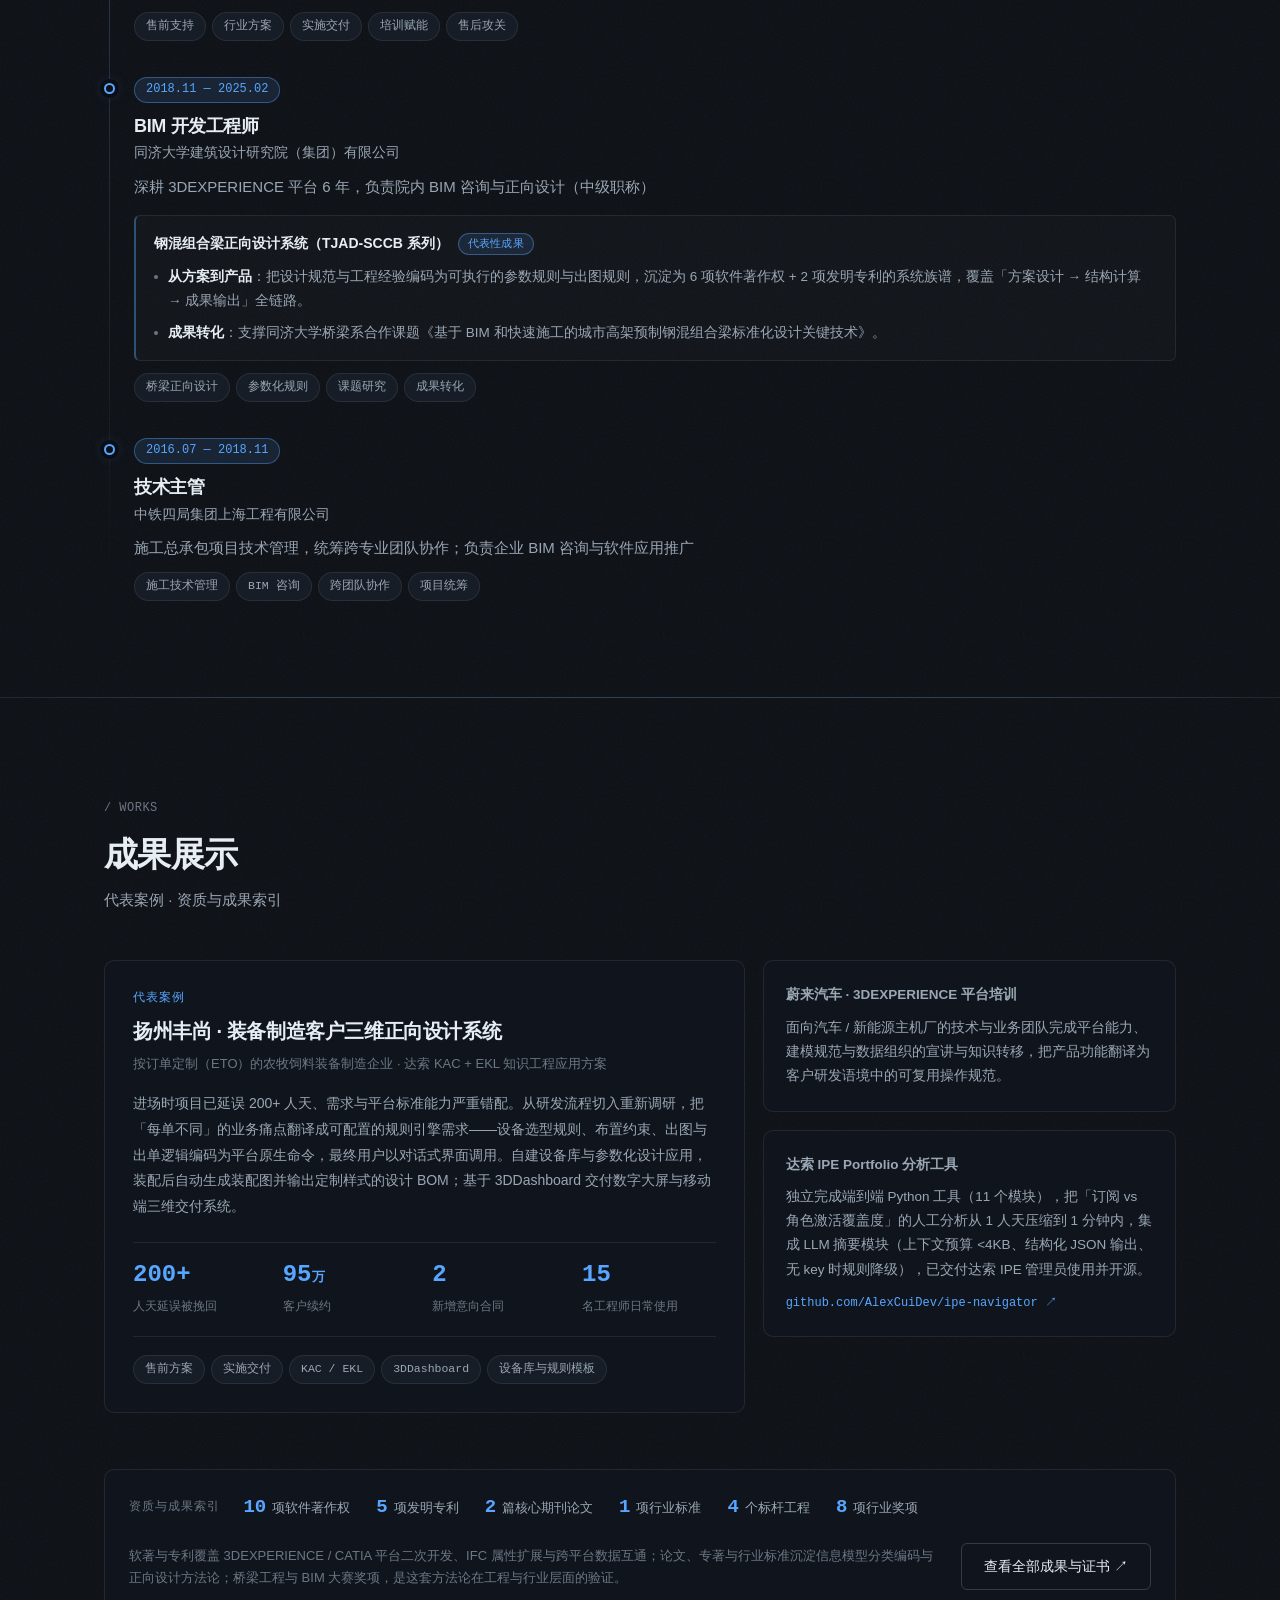
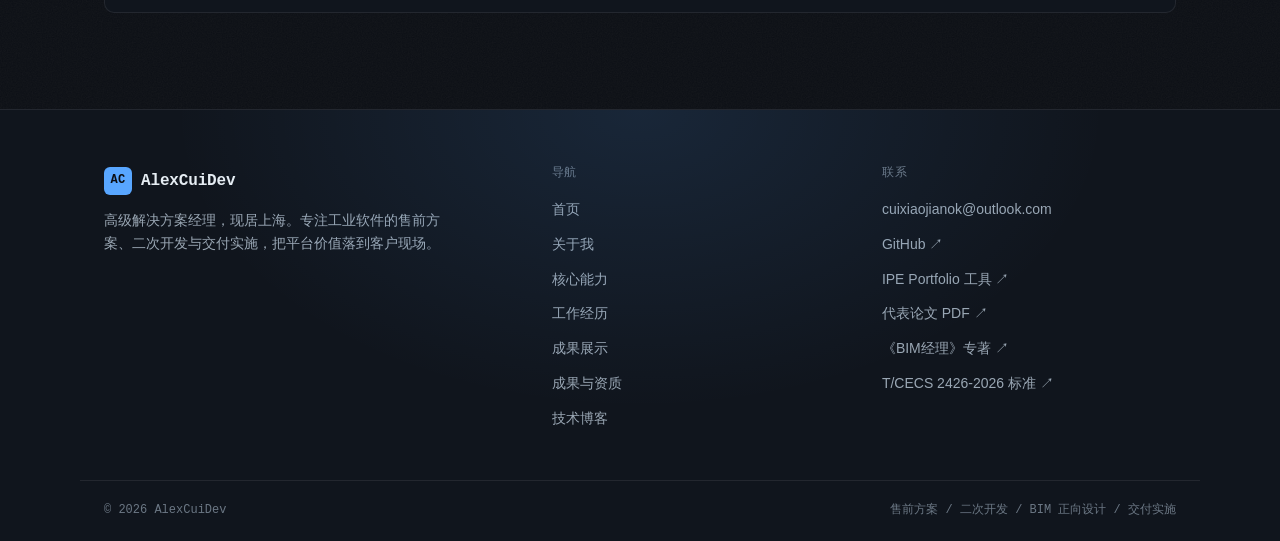
==== commit b1f3c06a: "feat(works): 论文专著组新增参编团体标准 T/CECS 2426-2026 新增成果：《公路桥梁工程信息模型分类和编码标准》 （T/CECS 2426-2026，中国工程建设标准化协会标准" ====
--- a/index.html
+++ b/index.html
@@ -4,7 +4,7 @@
 <meta charset="UTF-8">
 <meta name="viewport" content="width=device-width, initial-scale=1">
 <title>崔小建 | 高级解决方案经理（工业软件 · 3D CAD · PLM · 研发协同）</title>
-<meta name="description" content="崔小建，高级解决方案经理 / 售前技术顾问，现居上海。8 年工业软件经验：6 年 3DEXPERIENCE / CATIA 平台深度使用与二次开发（设计院侧）+ 近 2 年代理商侧售前技术支持与实施交付。拥有 5 项发明专利、10 项软件著作权、2 篇核心期刊论文与 1 部参编专著、8 项国家级 BIM 奖项。">
+<meta name="description" content="崔小建，高级解决方案经理 / 售前技术顾问，现居上海。8 年工业软件经验：6 年 3DEXPERIENCE / CATIA 平台深度使用与二次开发（设计院侧）+ 近 2 年代理商侧售前技术支持与实施交付。拥有 5 项发明专利、10 项软件著作权、2 篇核心期刊论文、1 部参编专著与 1 项参编行业标准、8 项国家级 BIM 奖项。">
 <meta name="theme-color" content="#0b0e14">
 <meta name="author" content="崔小建">
 <link rel="canonical" href="https://alexcuidev.github.io/">
@@ -340,10 +340,11 @@
                     <li><b>10</b><span>项软件著作权</span></li>
                     <li><b>5</b><span>项发明专利</span></li>
                     <li><b>2</b><span>篇核心期刊论文</span></li>
+                    <li><b>1</b><span>项行业标准</span></li>
                     <li><b>4</b><span>个标杆工程</span></li>
                     <li><b>8</b><span>项行业奖项</span></li>
                 </ul>
-                <p class="works-index-desc">软著与专利覆盖 3DEXPERIENCE / CATIA 平台二次开发、IFC 属性扩展与跨平台数据互通；论文与专著沉淀正向设计方法论；桥梁工程与 BIM 大赛奖项，是这套方法论在工程与行业层面的验证。</p>
+                <p class="works-index-desc">软著与专利覆盖 3DEXPERIENCE / CATIA 平台二次开发、IFC 属性扩展与跨平台数据互通；论文、专著与行业标准沉淀信息模型分类编码与正向设计方法论；桥梁工程与 BIM 大赛奖项，是这套方法论在工程与行业层面的验证。</p>
                 <a class="btn btn-ghost works-index-cta" href="works.html">查看全部成果与证书 ↗</a>
             </div>
 
@@ -381,6 +382,7 @@
                 <li><a href="https://github.com/AlexCuiDev/ipe-navigator" target="_blank" rel="noopener">IPE Portfolio 工具 ↗</a></li>
                 <li><a href="docs/paper02.pdf" target="_blank" rel="noopener">代表论文 PDF ↗</a></li>
                 <li><a href="docs/paper04.pdf" target="_blank" rel="noopener">《BIM经理》专著 ↗</a></li>
+                <li><a href="docs/standard01.pdf" target="_blank" rel="noopener">T/CECS 2426-2026 标准 ↗</a></li>
             </ul>
         </div>
     </div>
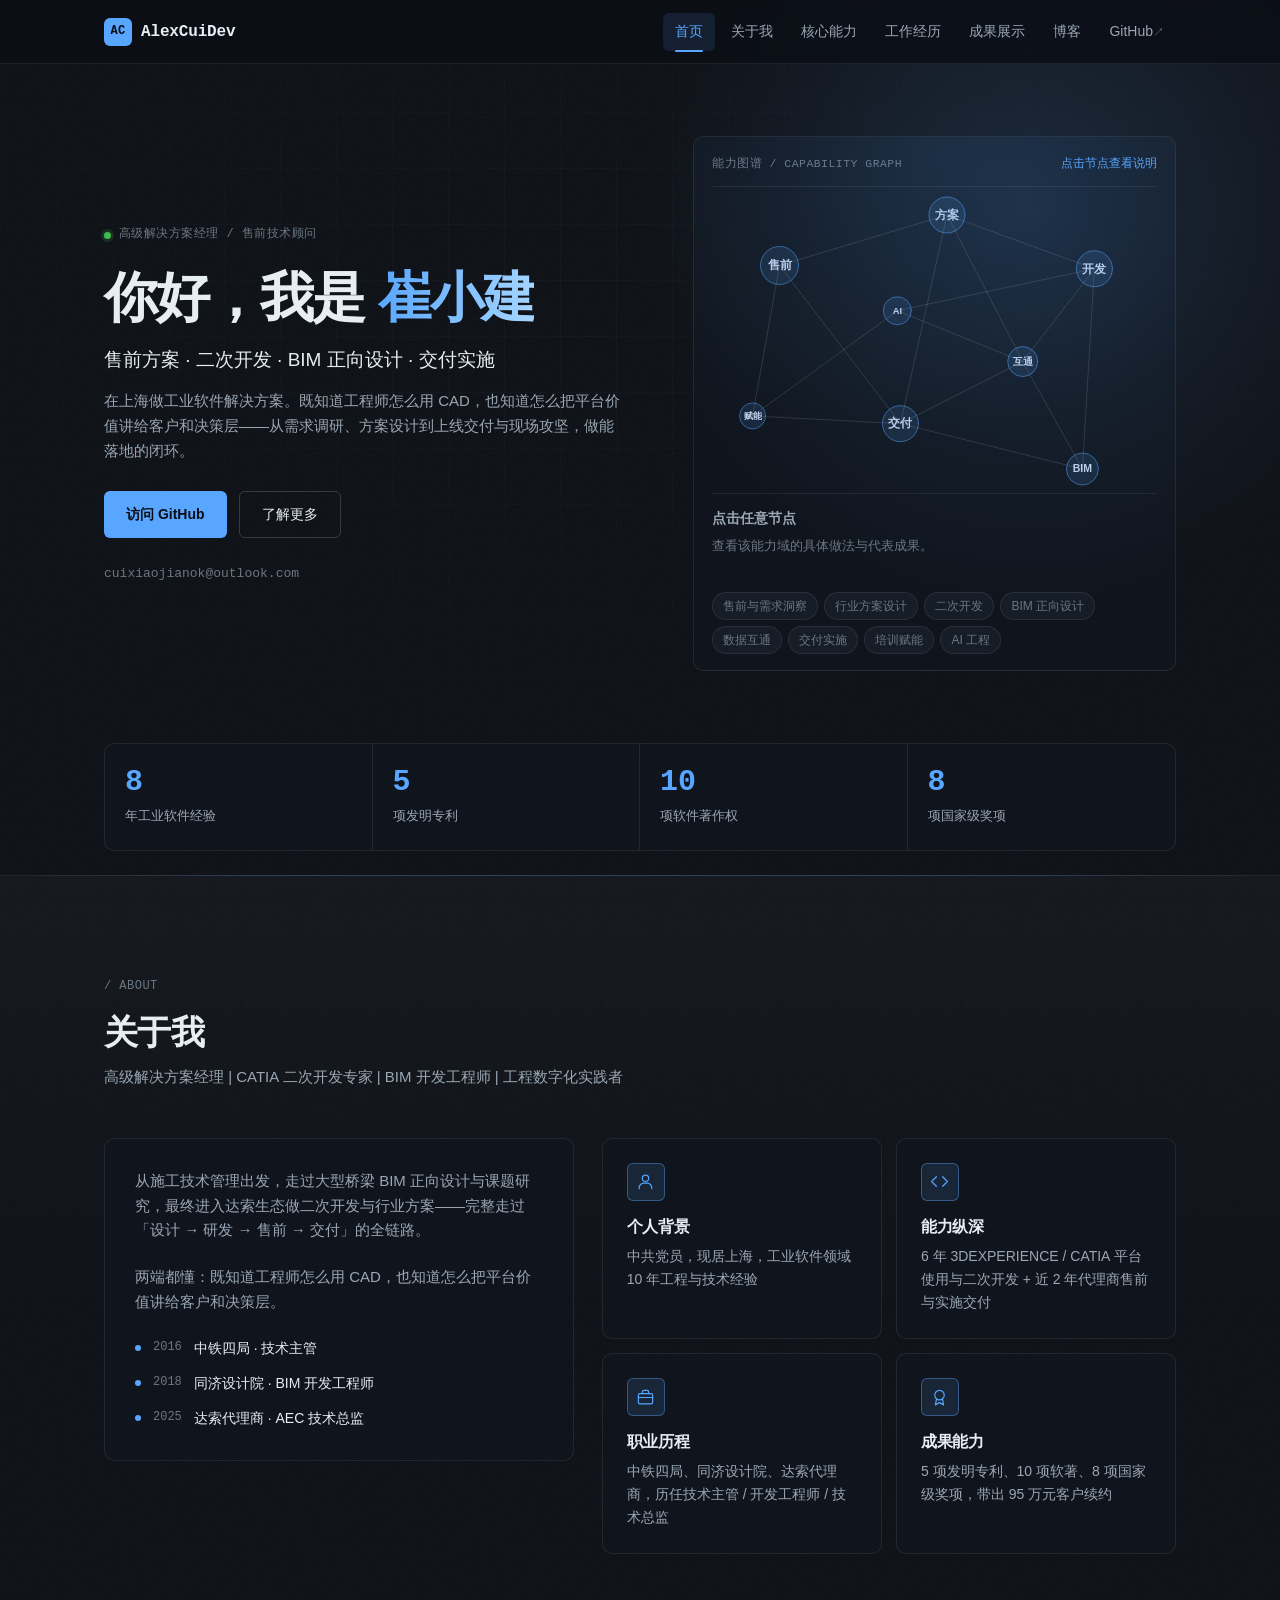
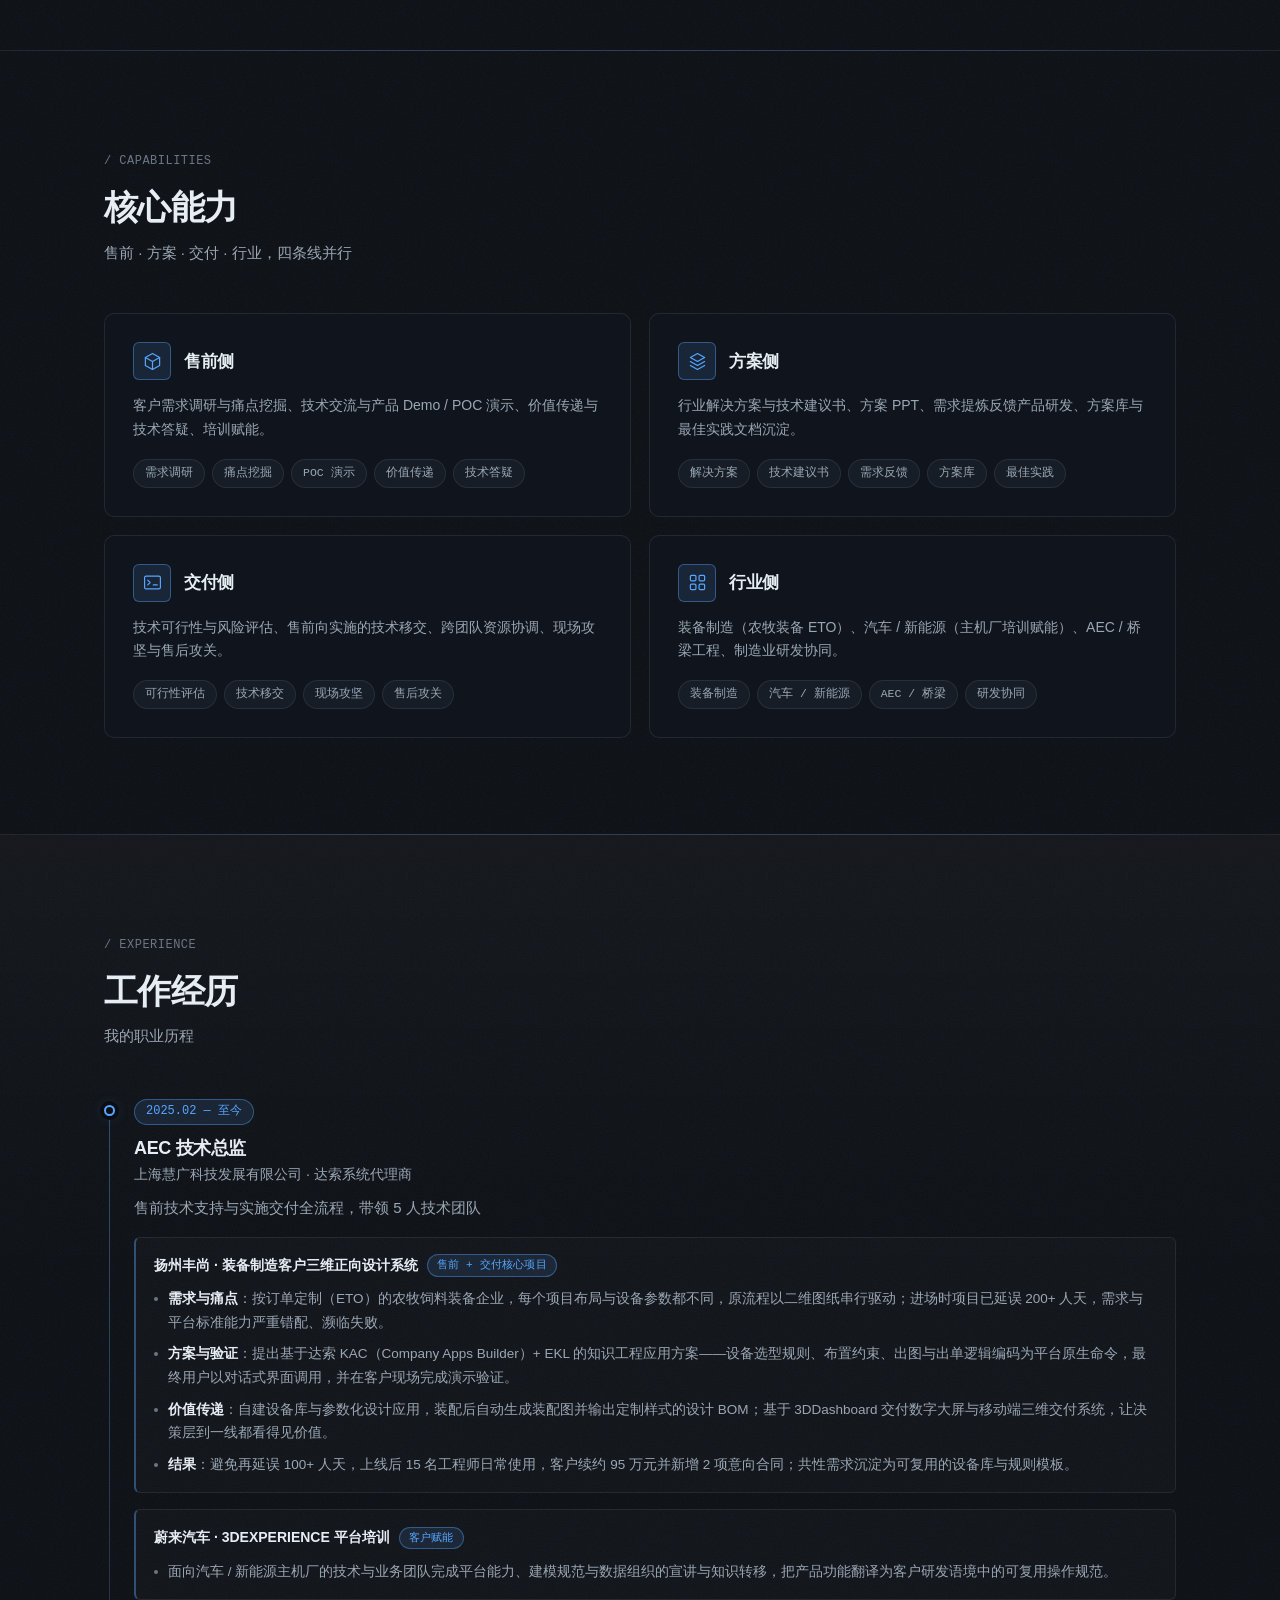
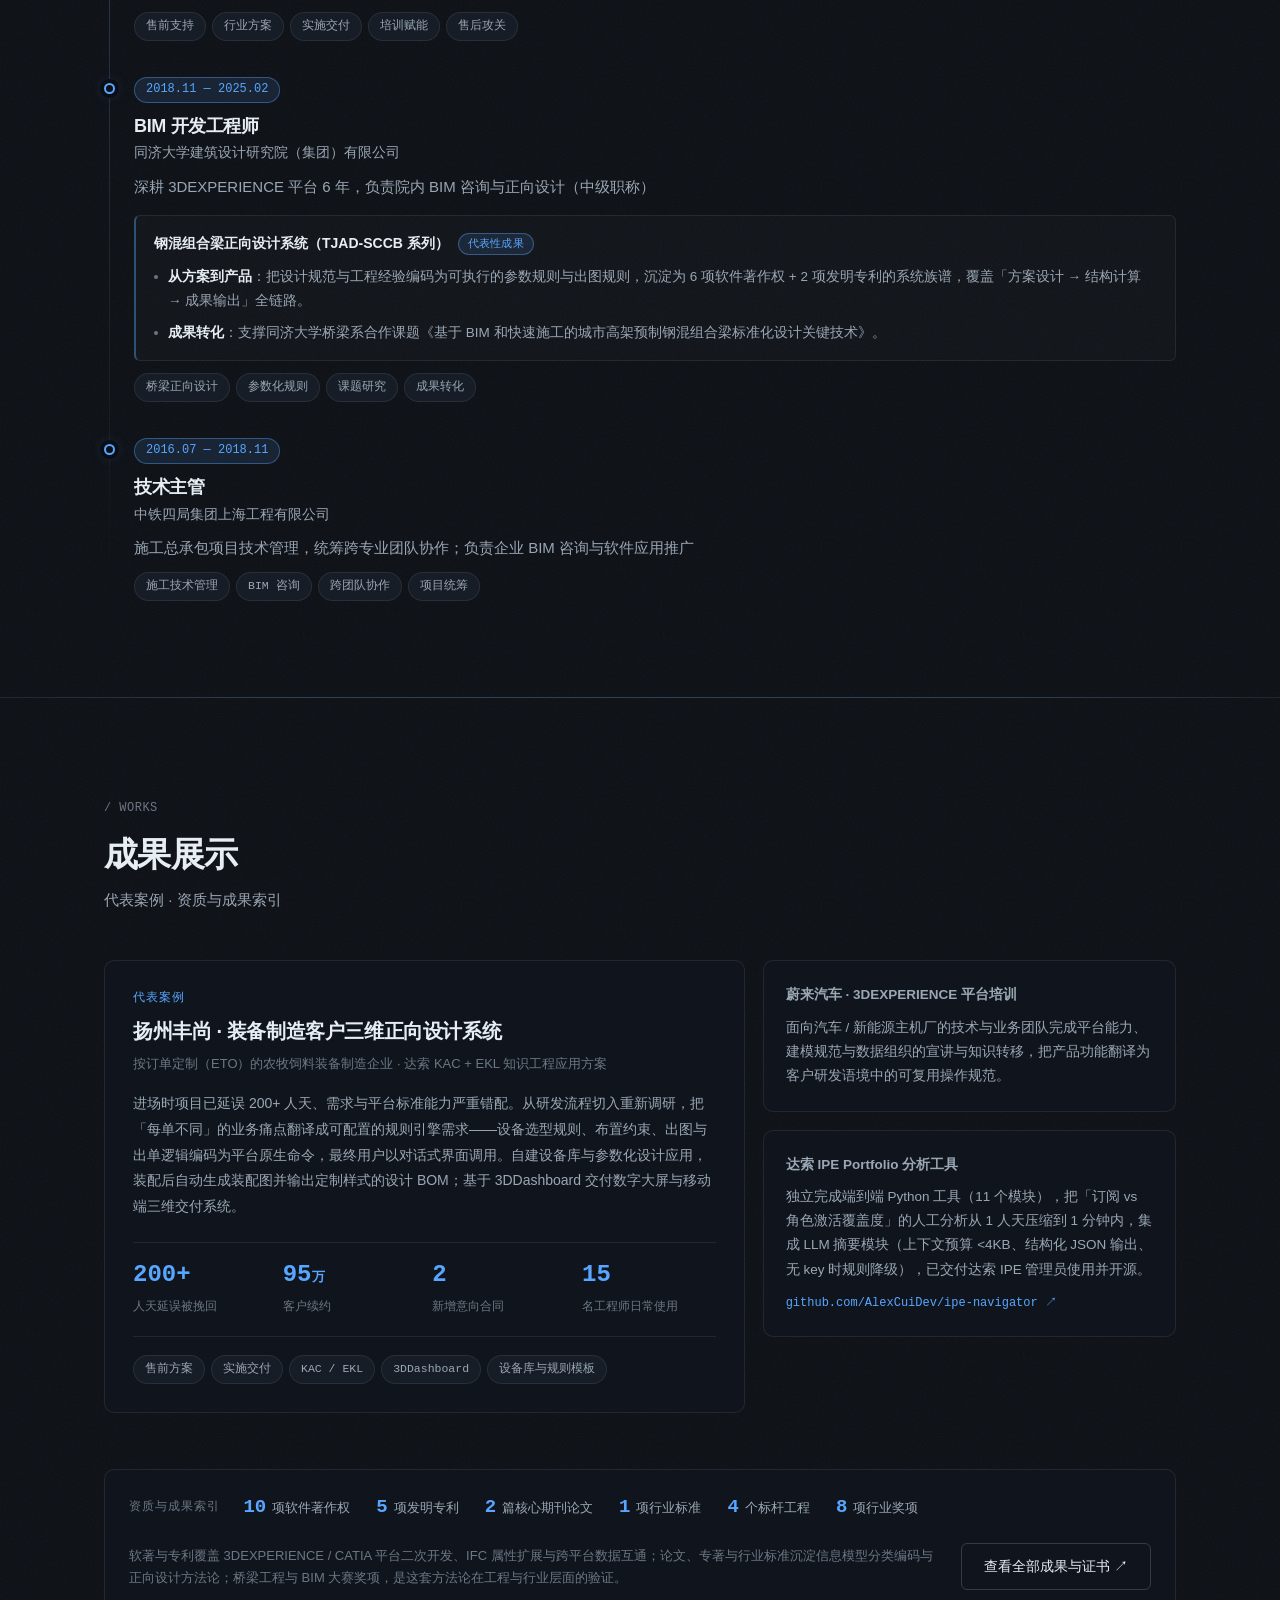
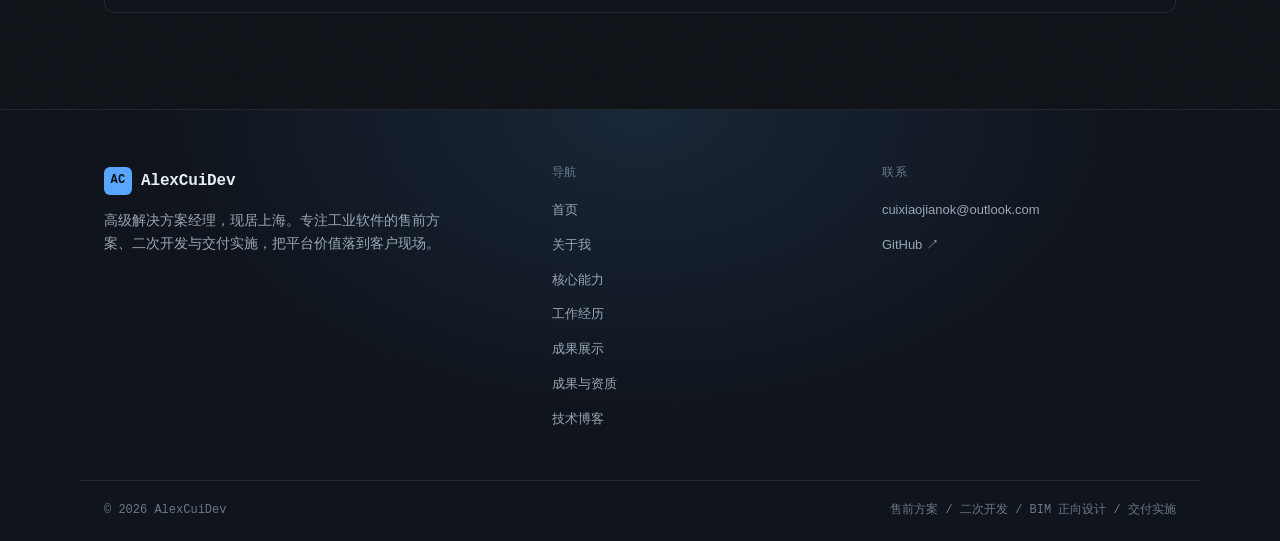
==== commit 51725b9f: "fix(footer): 页脚精简联系列，链接字号统一为 13px 按用户标注调整：  - 页脚「联系」列删掉 IPE Portfolio 工具 / 代表论文 PDF /《BIM经理》专著 /   T" ====
--- a/index.html
+++ b/index.html
@@ -19,7 +19,7 @@
 <meta name="twitter:card" content="summary_large_image">
 
 <link rel="icon" href="assets/favicon.svg" type="image/svg+xml">
-<link rel="stylesheet" href="assets/css/main.css?v=20261117">
+<link rel="stylesheet" href="assets/css/main.css?v=20261118">
 </head>
 <body>
 
@@ -379,10 +379,6 @@
             <ul>
                 <li><a href="mailto:cuixiaojianok@outlook.com">cuixiaojianok@outlook.com</a></li>
                 <li><a href="https://github.com/AlexCuiDev" target="_blank" rel="noopener">GitHub ↗</a></li>
-                <li><a href="https://github.com/AlexCuiDev/ipe-navigator" target="_blank" rel="noopener">IPE Portfolio 工具 ↗</a></li>
-                <li><a href="docs/paper02.pdf" target="_blank" rel="noopener">代表论文 PDF ↗</a></li>
-                <li><a href="docs/paper04.pdf" target="_blank" rel="noopener">《BIM经理》专著 ↗</a></li>
-                <li><a href="docs/standard01.pdf" target="_blank" rel="noopener">T/CECS 2426-2026 标准 ↗</a></li>
             </ul>
         </div>
     </div>
--- a/assets/css/main.css
+++ b/assets/css/main.css
@@ -1356,7 +1356,7 @@
 
 .footer-col a {
     color: var(--ink-2);
-    font-size: 14px;
+    font-size: 13px;
     transition: color var(--dur) var(--ease);
 }
 .footer-col a:hover { color: var(--accent); }
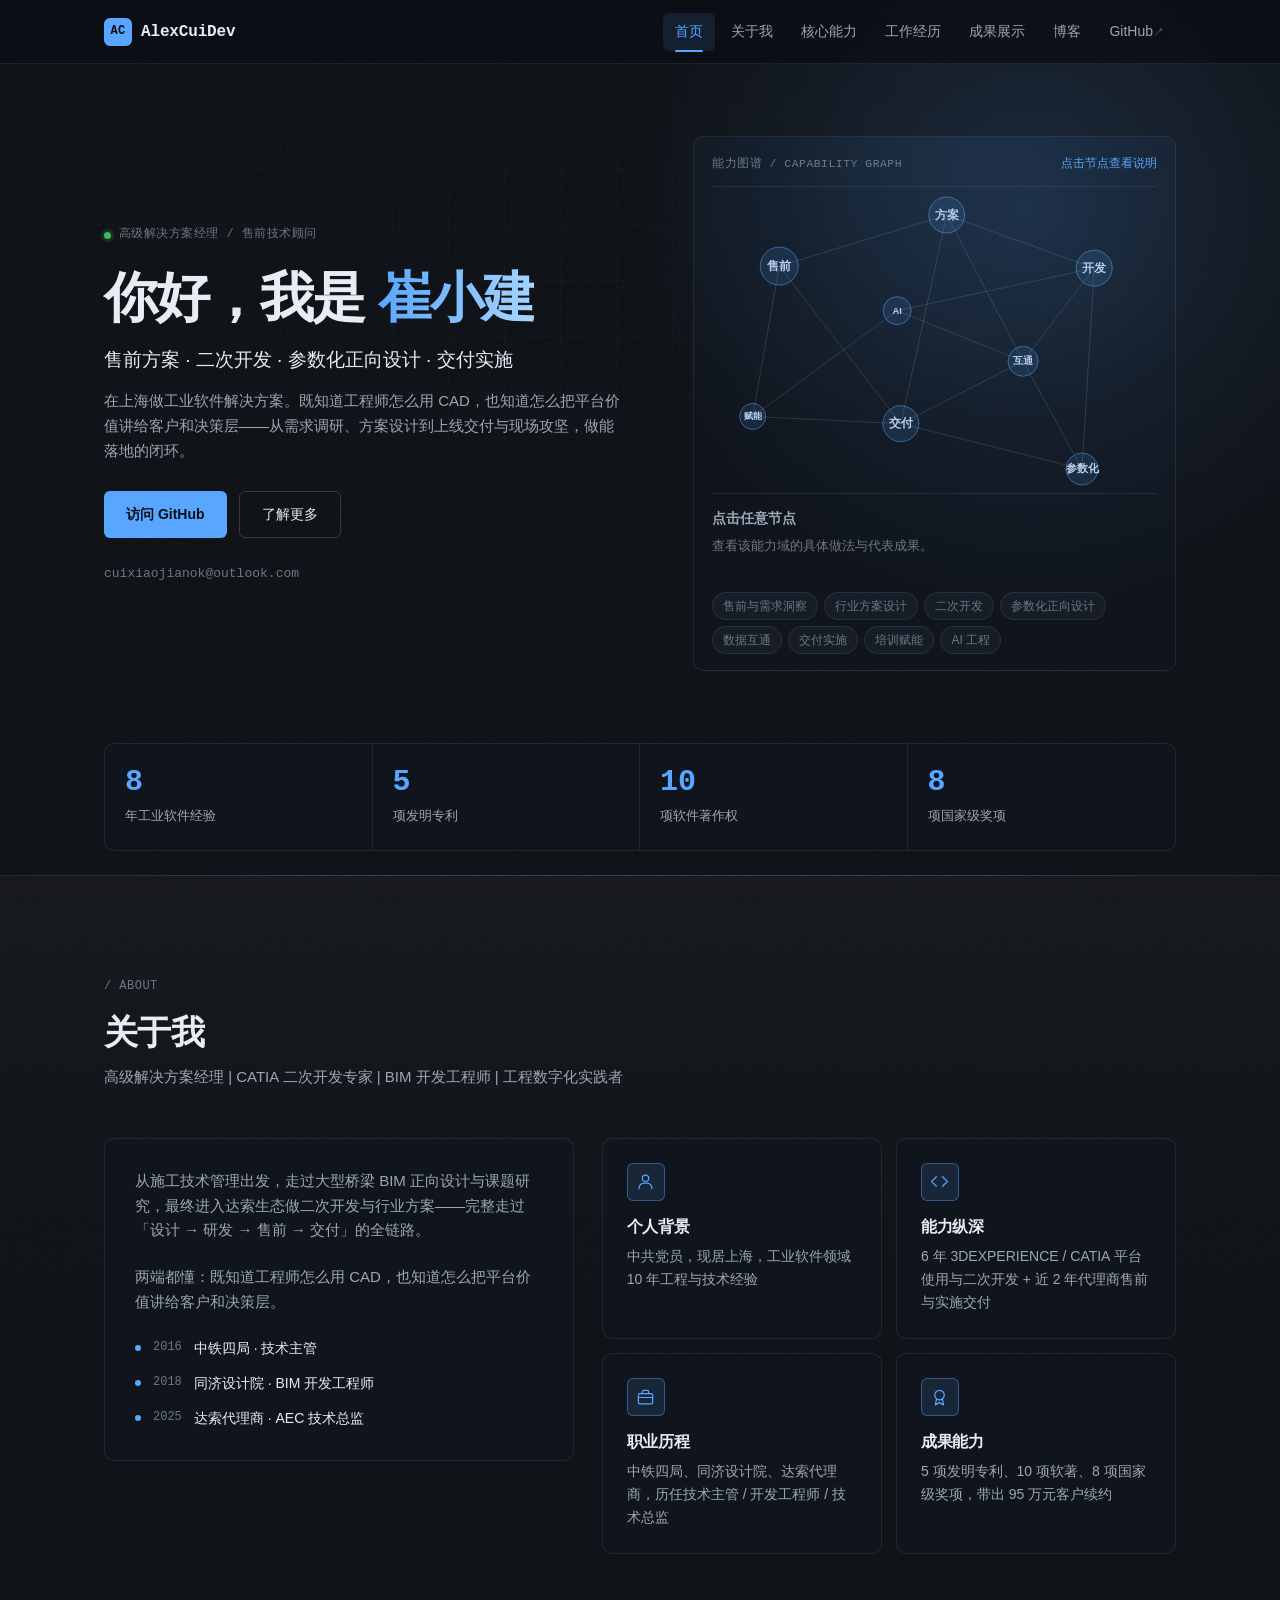
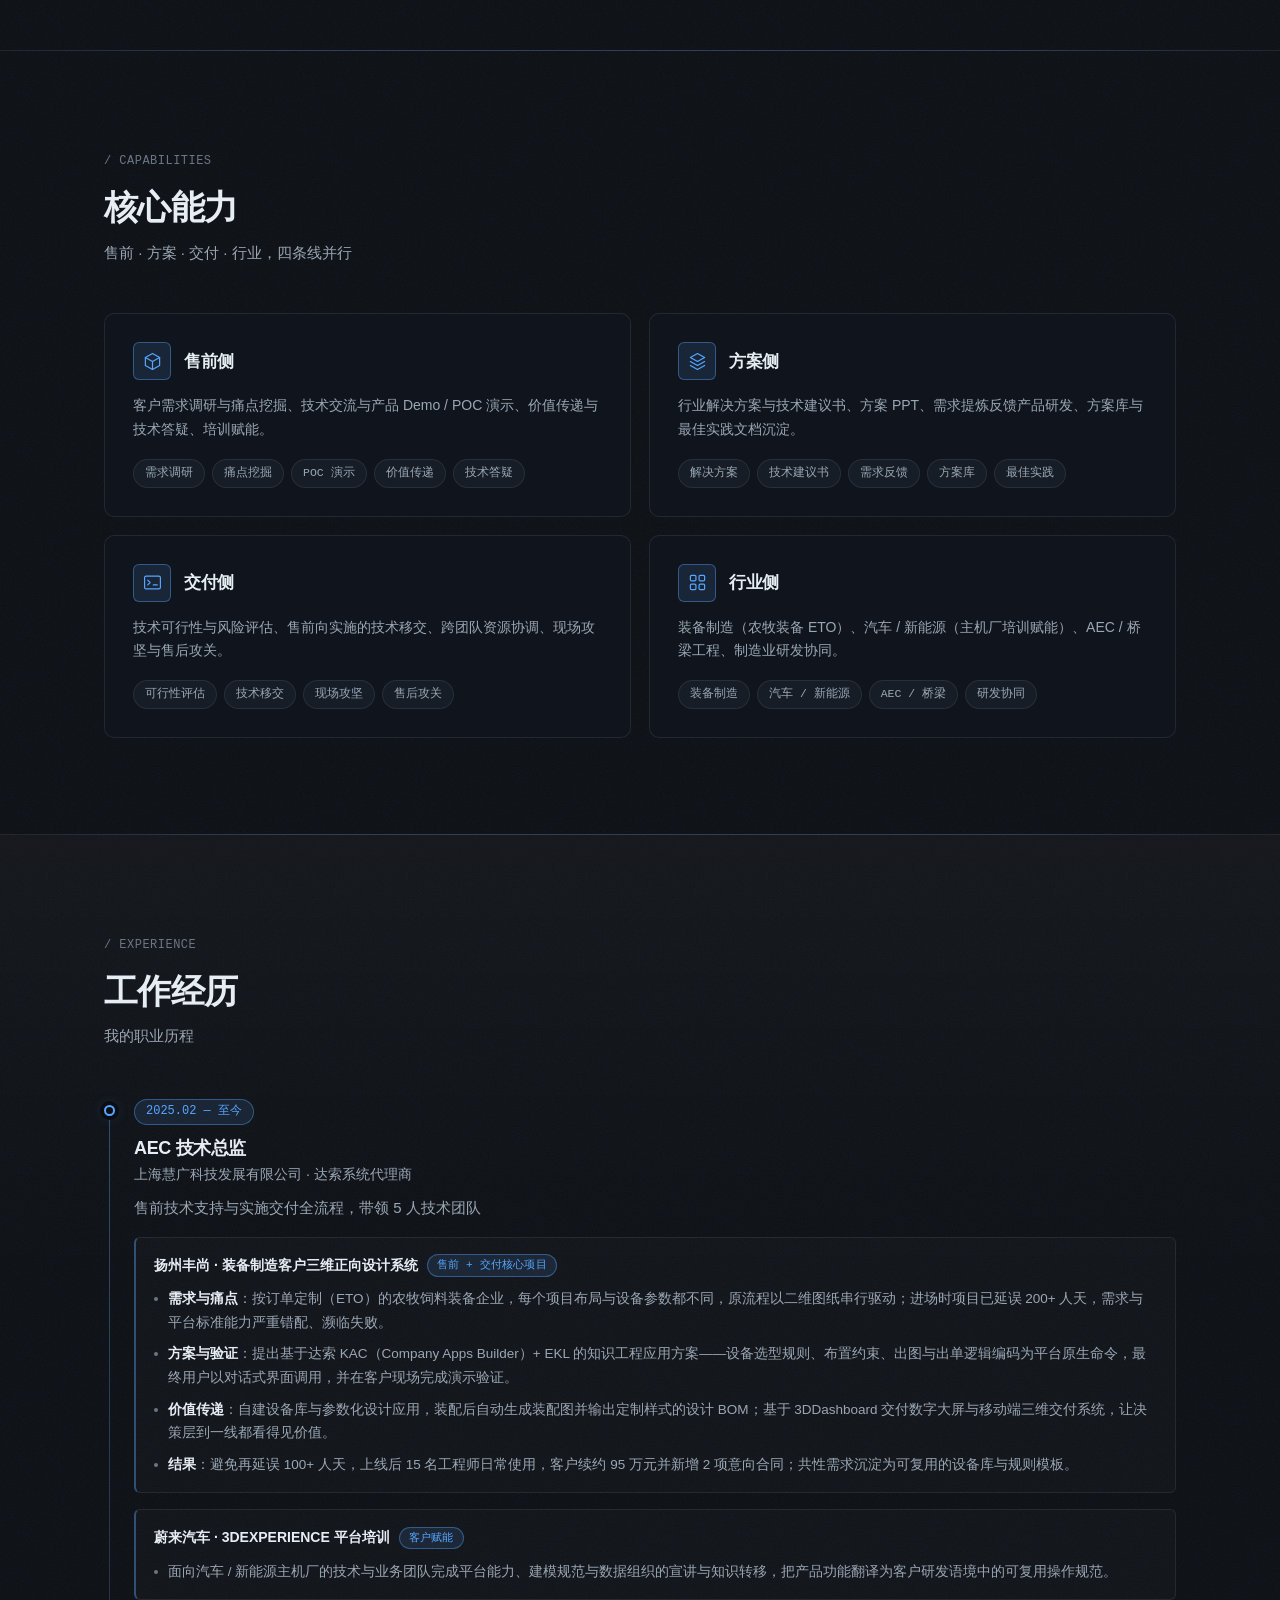
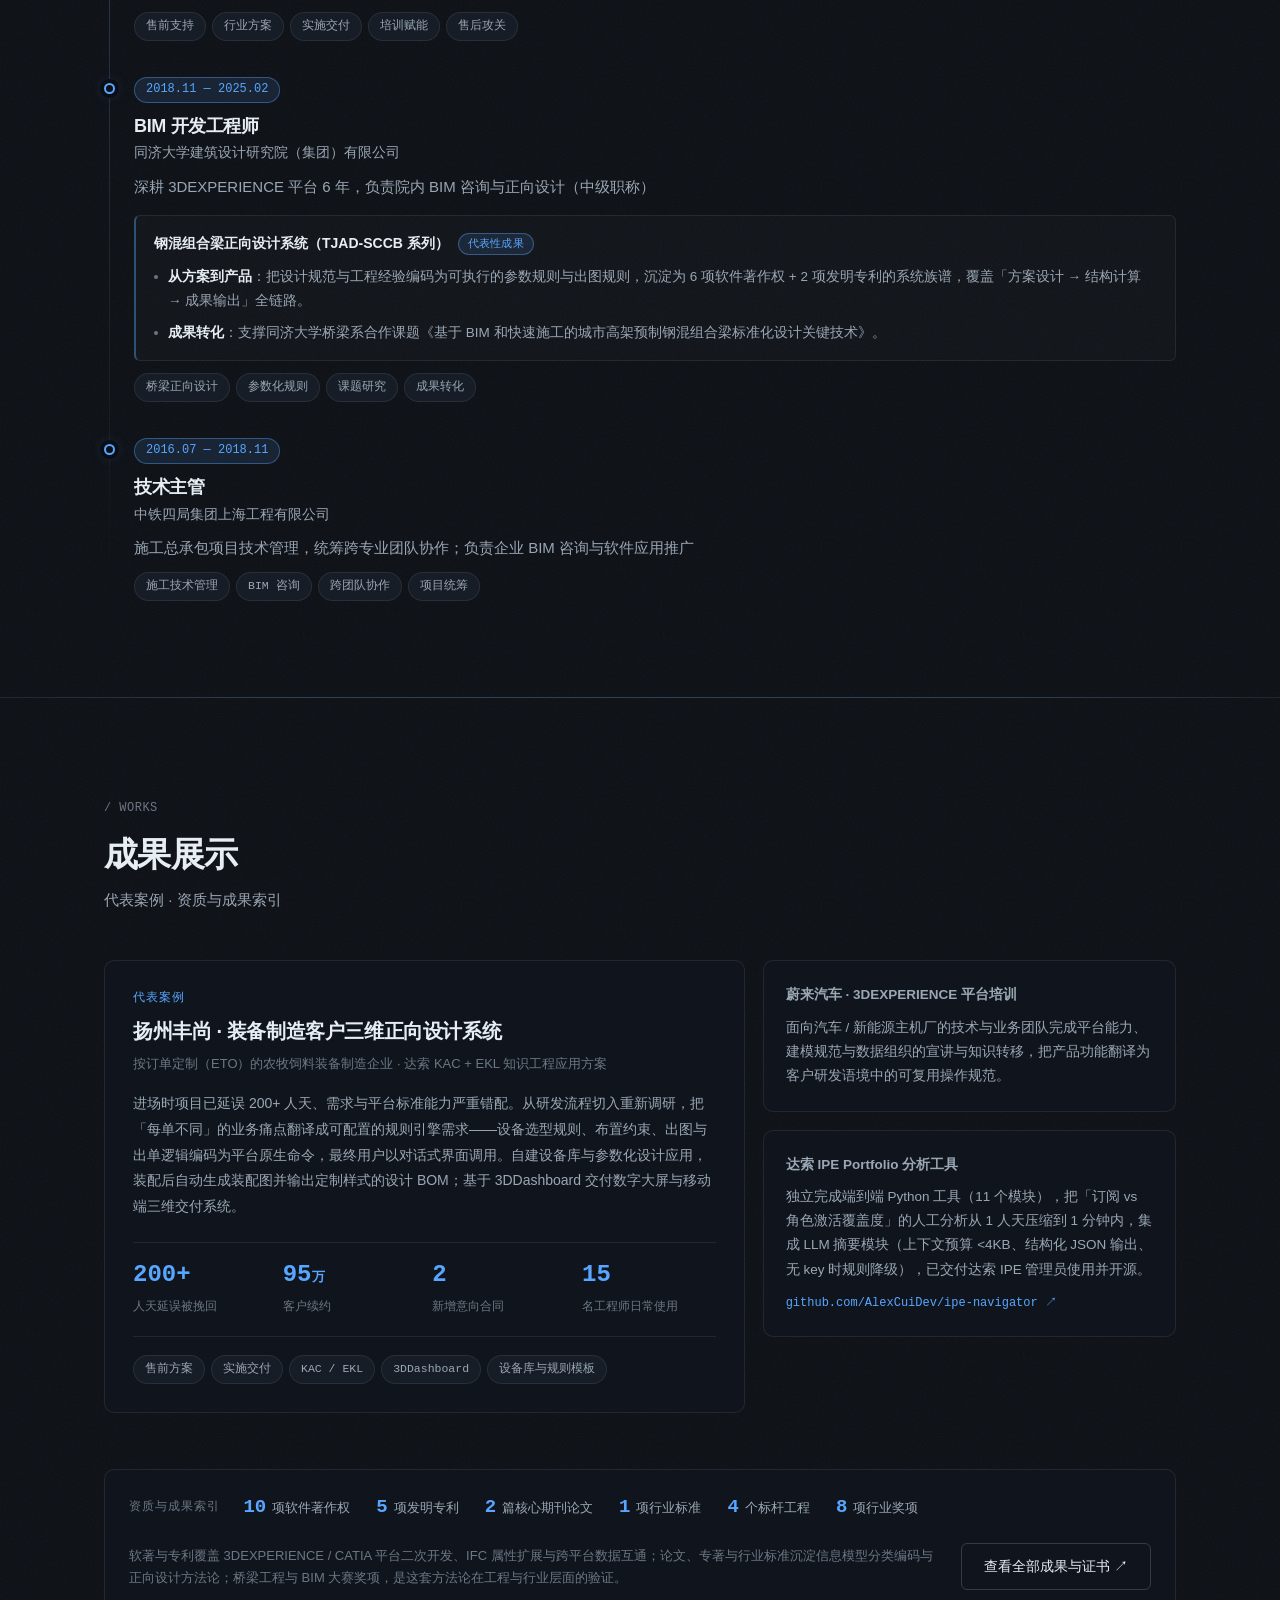
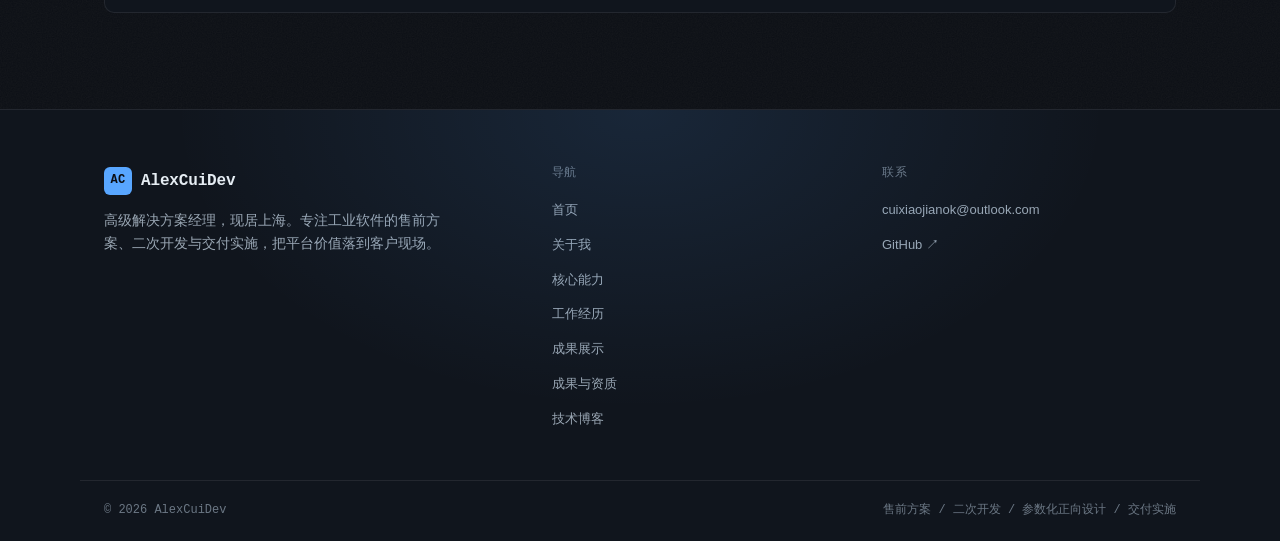
==== commit e591ea2d: "refactor(copy): 定位标签「BIM 正向设计」统一改为「参数化正向设计」 面向装备制造与汽车客户，BIM 是桥梁圈的行话，读不懂就等于没有。 本次统一替换「作为能力标签」的 BIM 正向" ====
--- a/index.html
+++ b/index.html
@@ -58,7 +58,7 @@
             <div class="hero-copy">
                 <p class="kicker"><span class="status-dot" aria-hidden="true"></span>高级解决方案经理 / 售前技术顾问</p>
                 <h1>你好，我是 <span class="grad">崔小建</span></h1>
-                <p class="hero-sub">售前方案 · 二次开发 · BIM 正向设计 · 交付实施</p>
+                <p class="hero-sub">售前方案 · 二次开发 · 参数化正向设计 · 交付实施</p>
                 <p class="hero-desc">在上海做工业软件解决方案。既知道工程师怎么用 CAD，也知道怎么把平台价值讲给客户和决策层——从需求调研、方案设计到上线交付与现场攻坚，做能落地的闭环。</p>
                 <div class="hero-actions">
                     <a class="btn btn-primary" href="https://github.com/AlexCuiDev" target="_blank" rel="noopener">访问 GitHub</a>
@@ -73,7 +73,7 @@
                     <span class="graph-hint">点击节点查看说明</span>
                 </div>
                 <div class="graph-canvas-wrap">
-                    <canvas id="capGraph" class="graph-canvas" role="img" aria-label="能力图谱：售前与需求洞察、行业方案设计、二次开发、BIM 正向设计、数据互通、交付实施、培训赋能、AI 工程"></canvas>
+                    <canvas id="capGraph" class="graph-canvas" role="img" aria-label="能力图谱：售前与需求洞察、行业方案设计、二次开发、参数化正向设计、数据互通、交付实施、培训赋能、AI 工程"></canvas>
                 </div>
                 <div class="graph-tip" id="graphTip" aria-live="polite">
                     <p class="graph-tip-label">点击任意节点</p>
@@ -384,7 +384,7 @@
     </div>
     <div class="container footer-bottom">
         <span>© <span data-year>2026</span> AlexCuiDev</span>
-        <span>售前方案 / 二次开发 / BIM 正向设计 / 交付实施</span>
+        <span>售前方案 / 二次开发 / 参数化正向设计 / 交付实施</span>
     </div>
 </footer>
 
@@ -401,6 +401,6 @@
 </div>
 
 <script src="assets/js/main.js?v=20261117"></script>
-<script src="assets/js/graph.js?v=20261117"></script>
+<script src="assets/js/graph.js?v=20261118"></script>
 </body>
 </html>
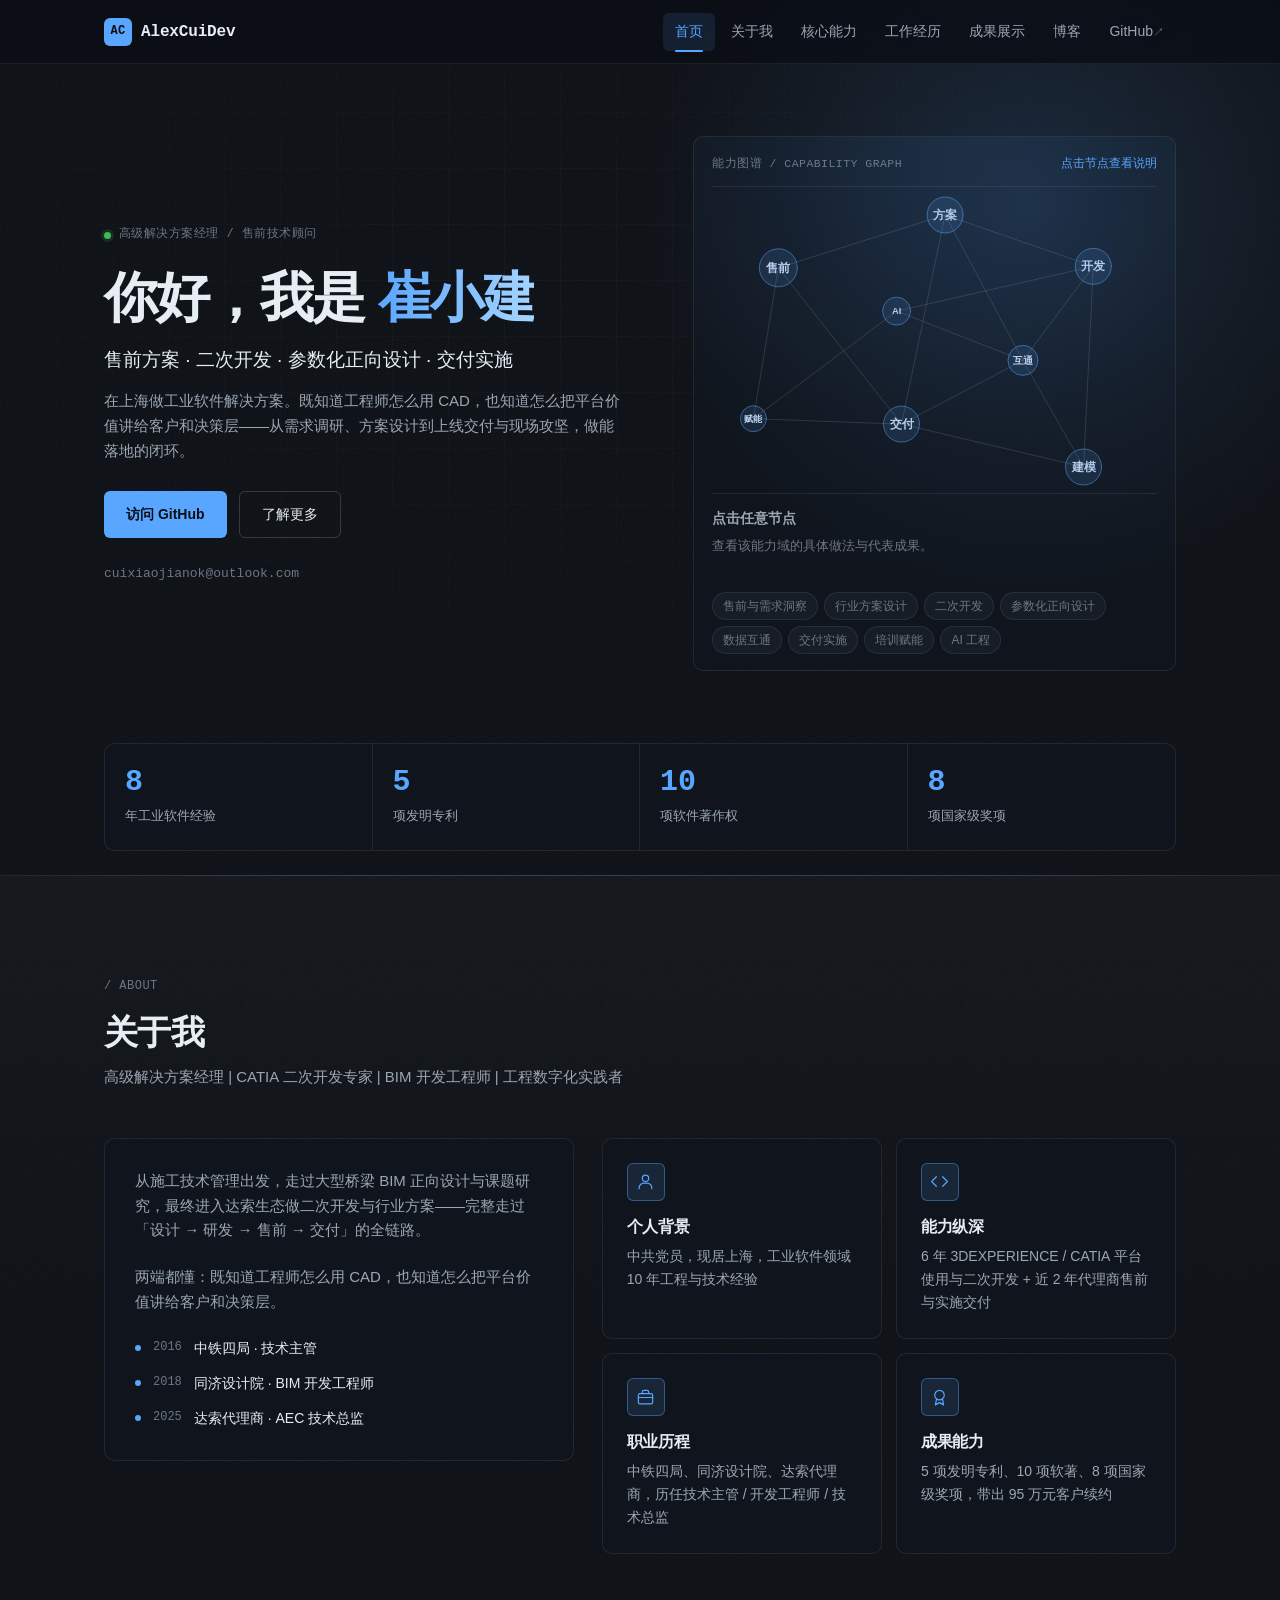
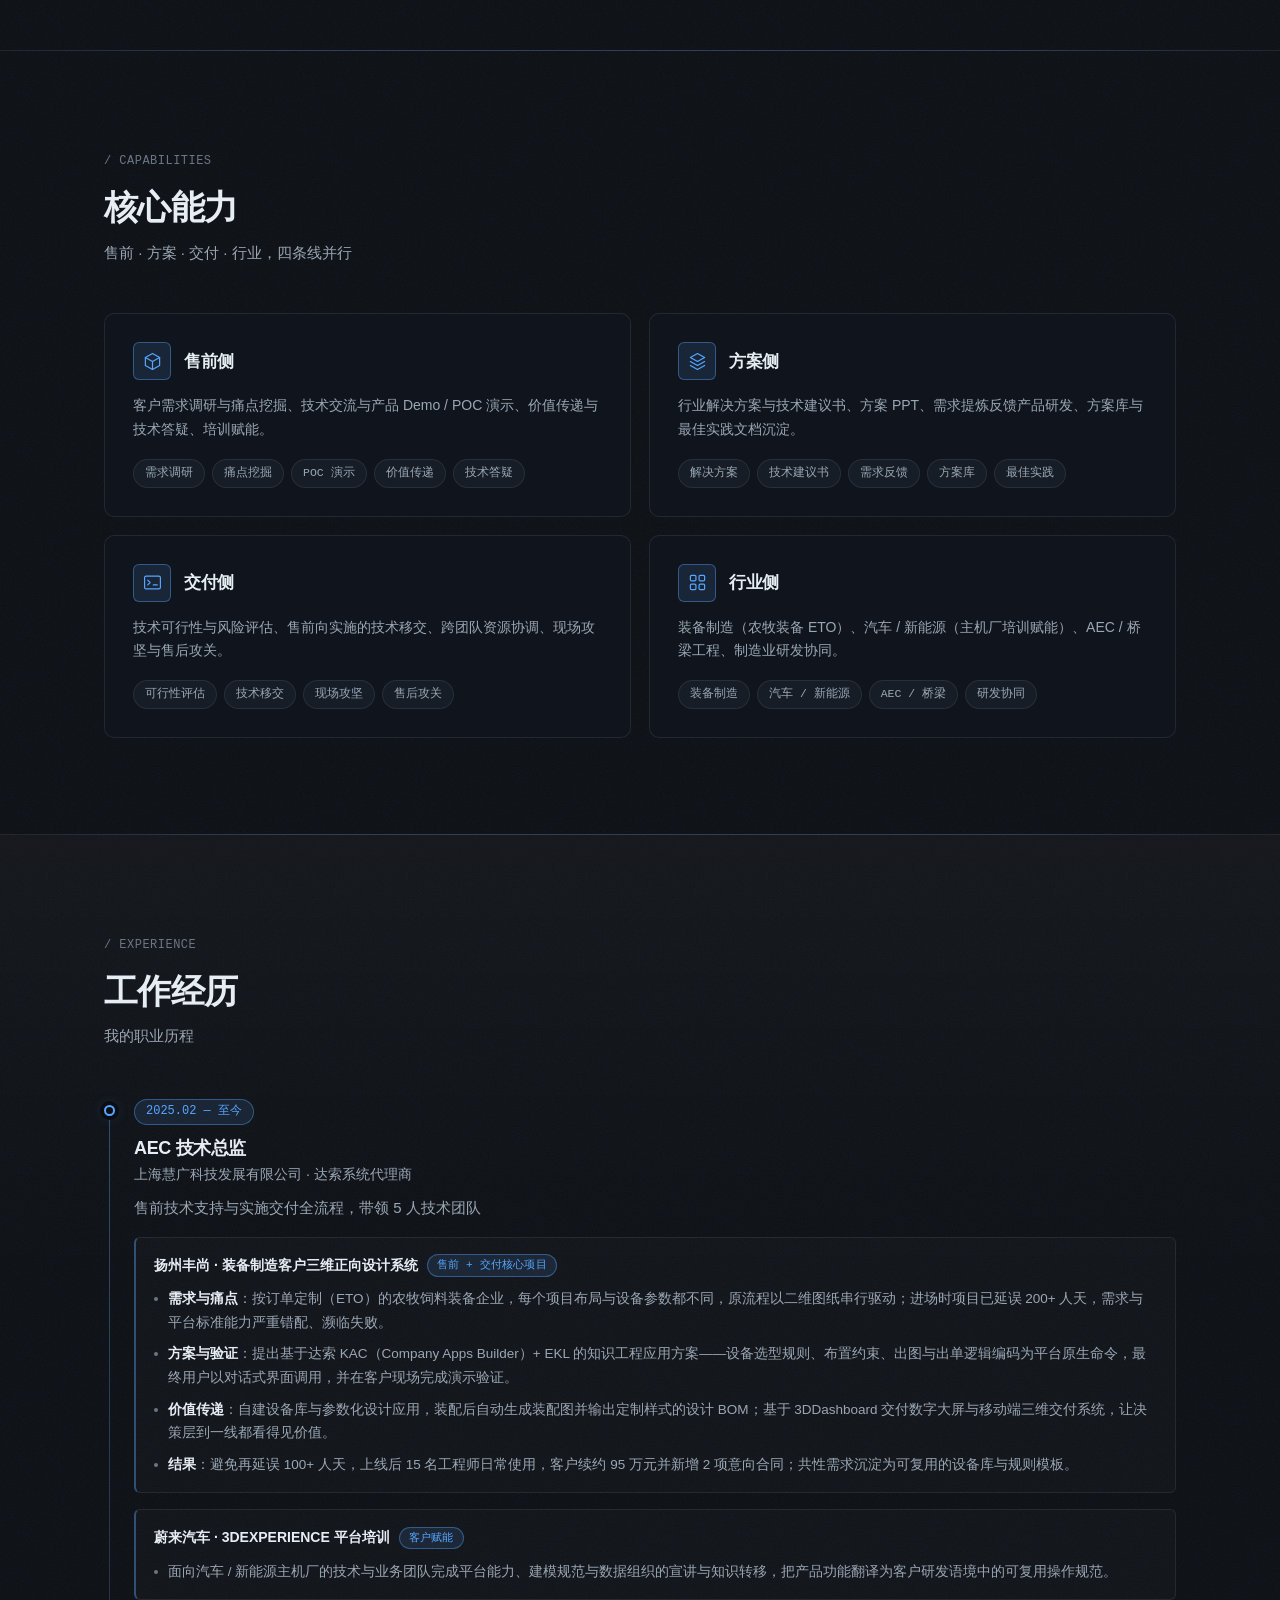
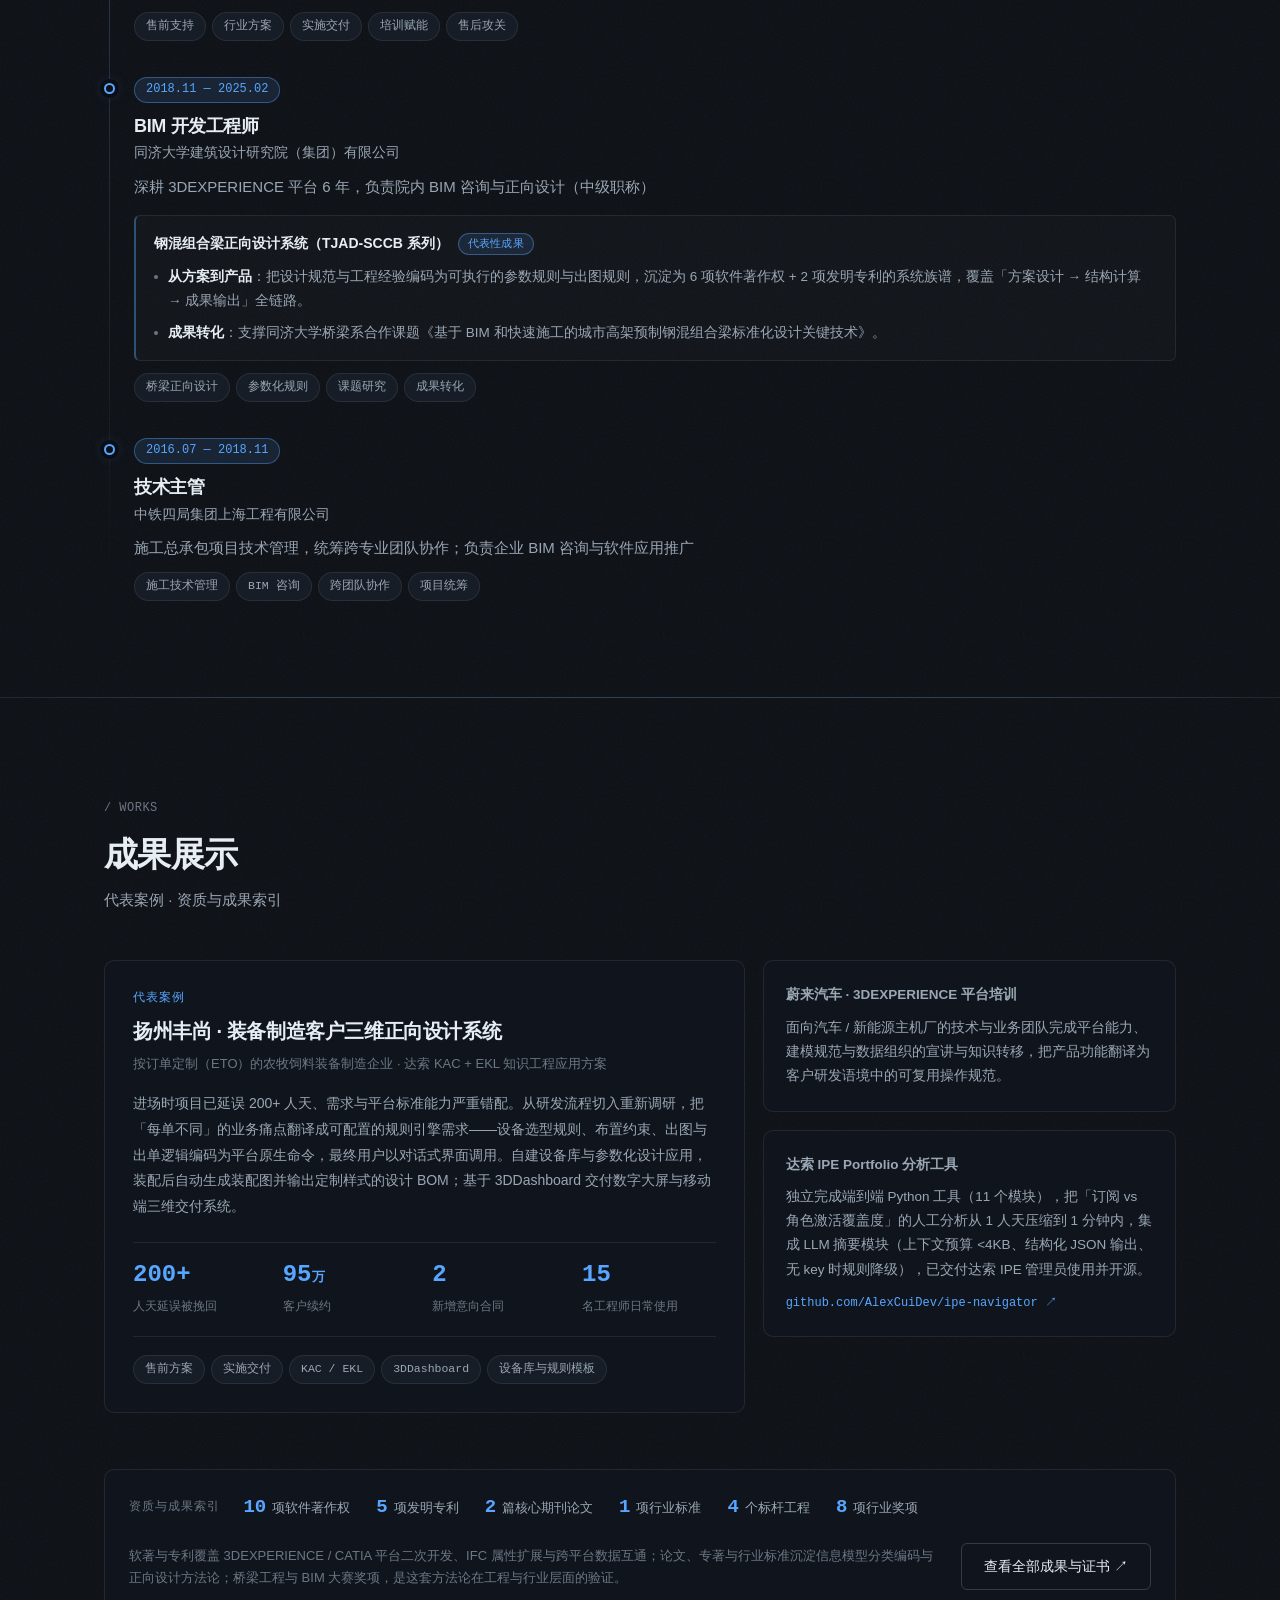
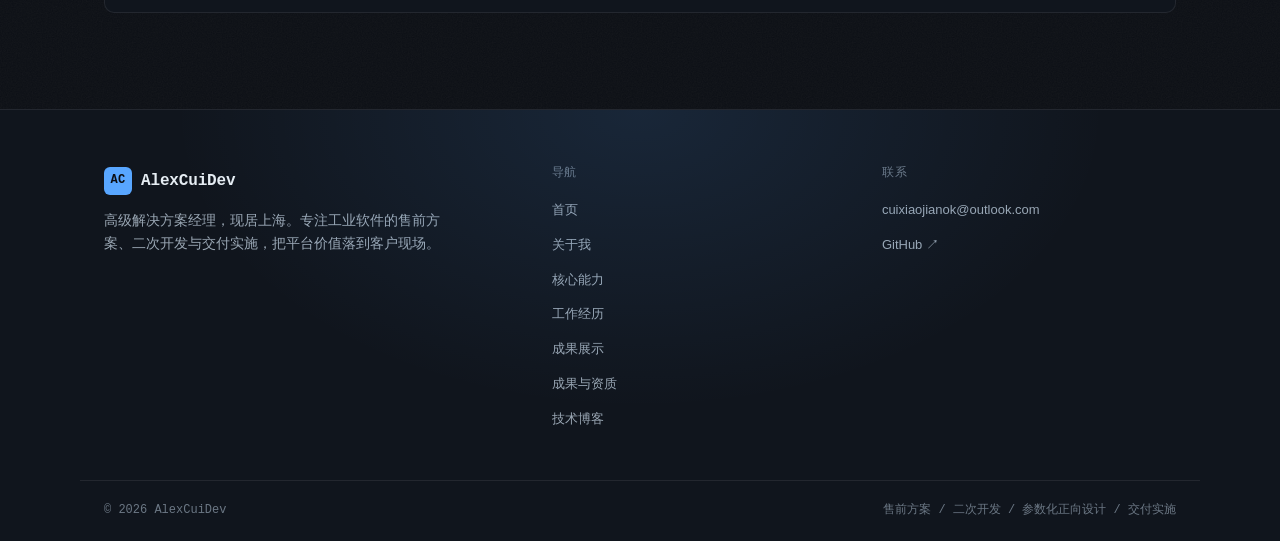
==== commit b7a8ee81: "fix(graph): 短标签「参数化」改「建模」，节点半径上调并加宽度自适应 「BIM 正向设计」→「参数化正向设计」后，画布短标签一度直接用「参数化」3 个全角字。 标签字号按 `clamp(r " ====
--- a/index.html
+++ b/index.html
@@ -401,6 +401,6 @@
 </div>
 
 <script src="assets/js/main.js?v=20261117"></script>
-<script src="assets/js/graph.js?v=20261118"></script>
+<script src="assets/js/graph.js?v=20261119"></script>
 </body>
 </html>
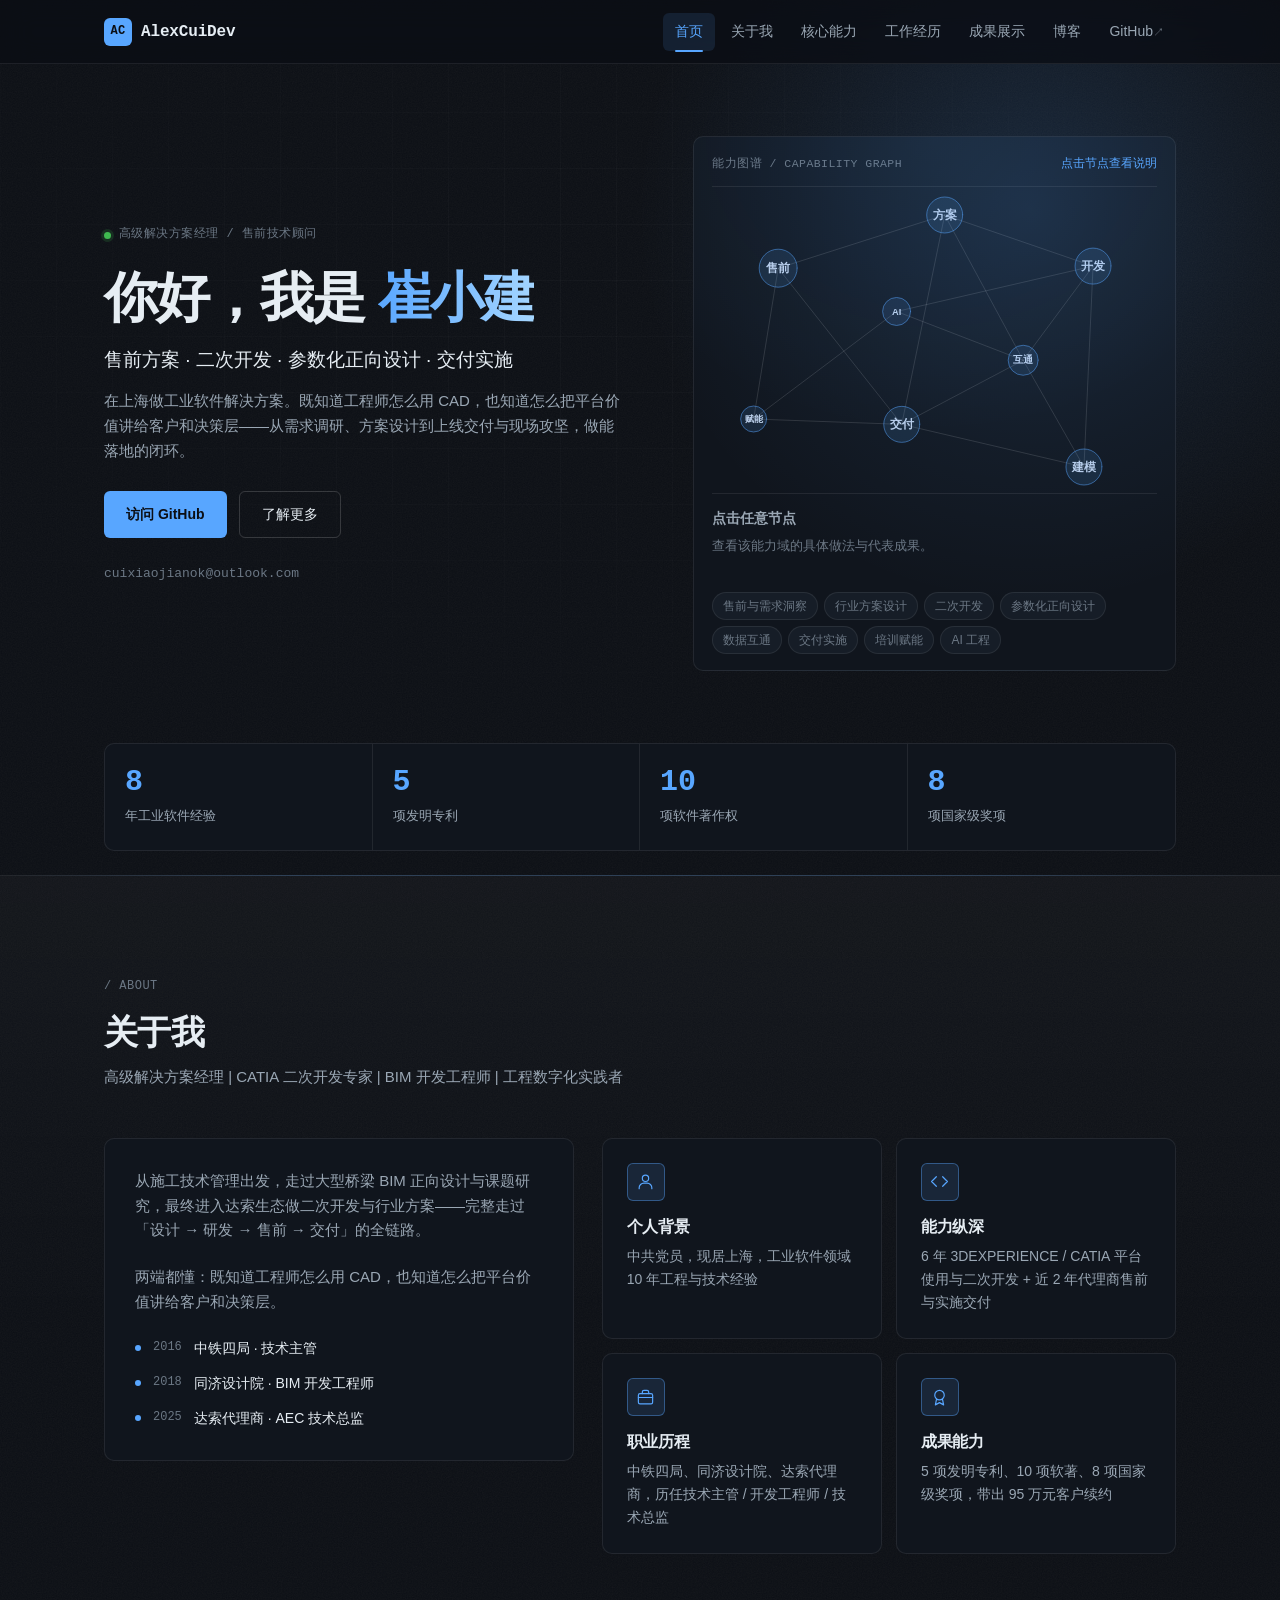
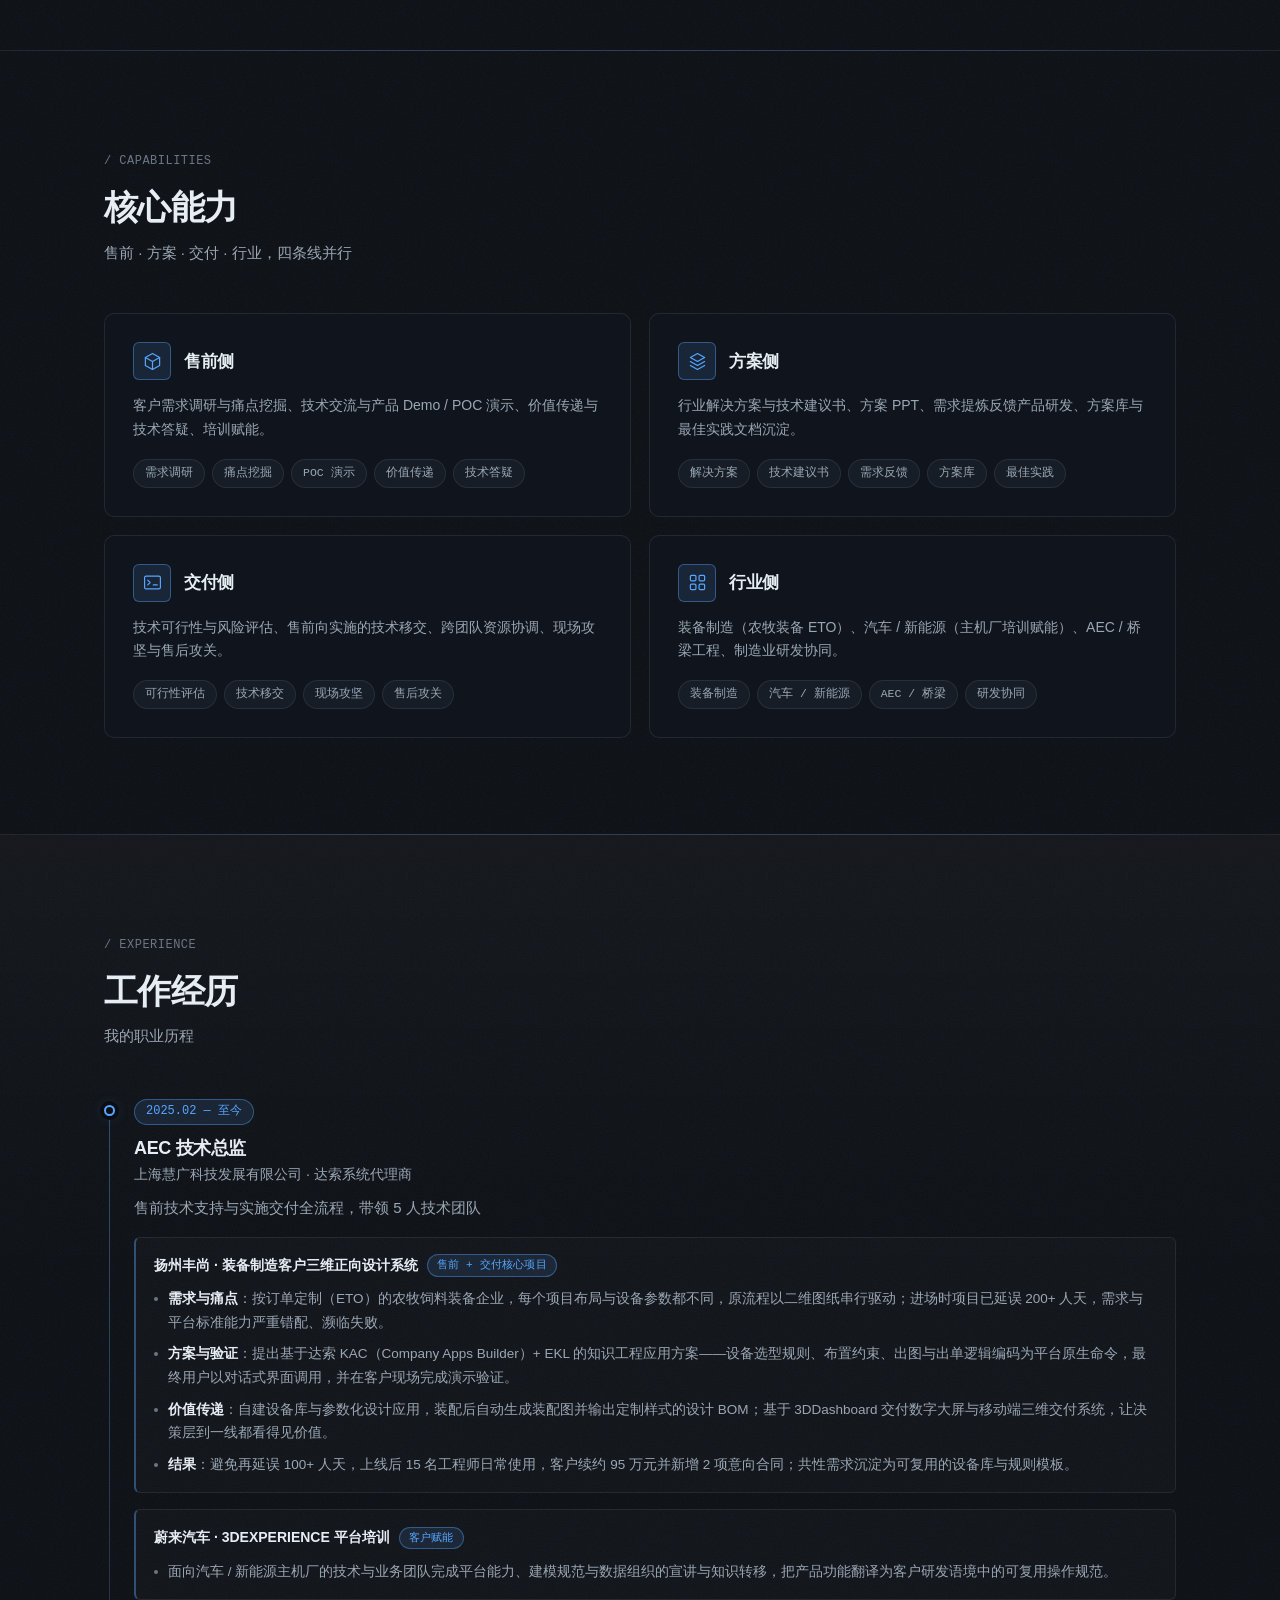
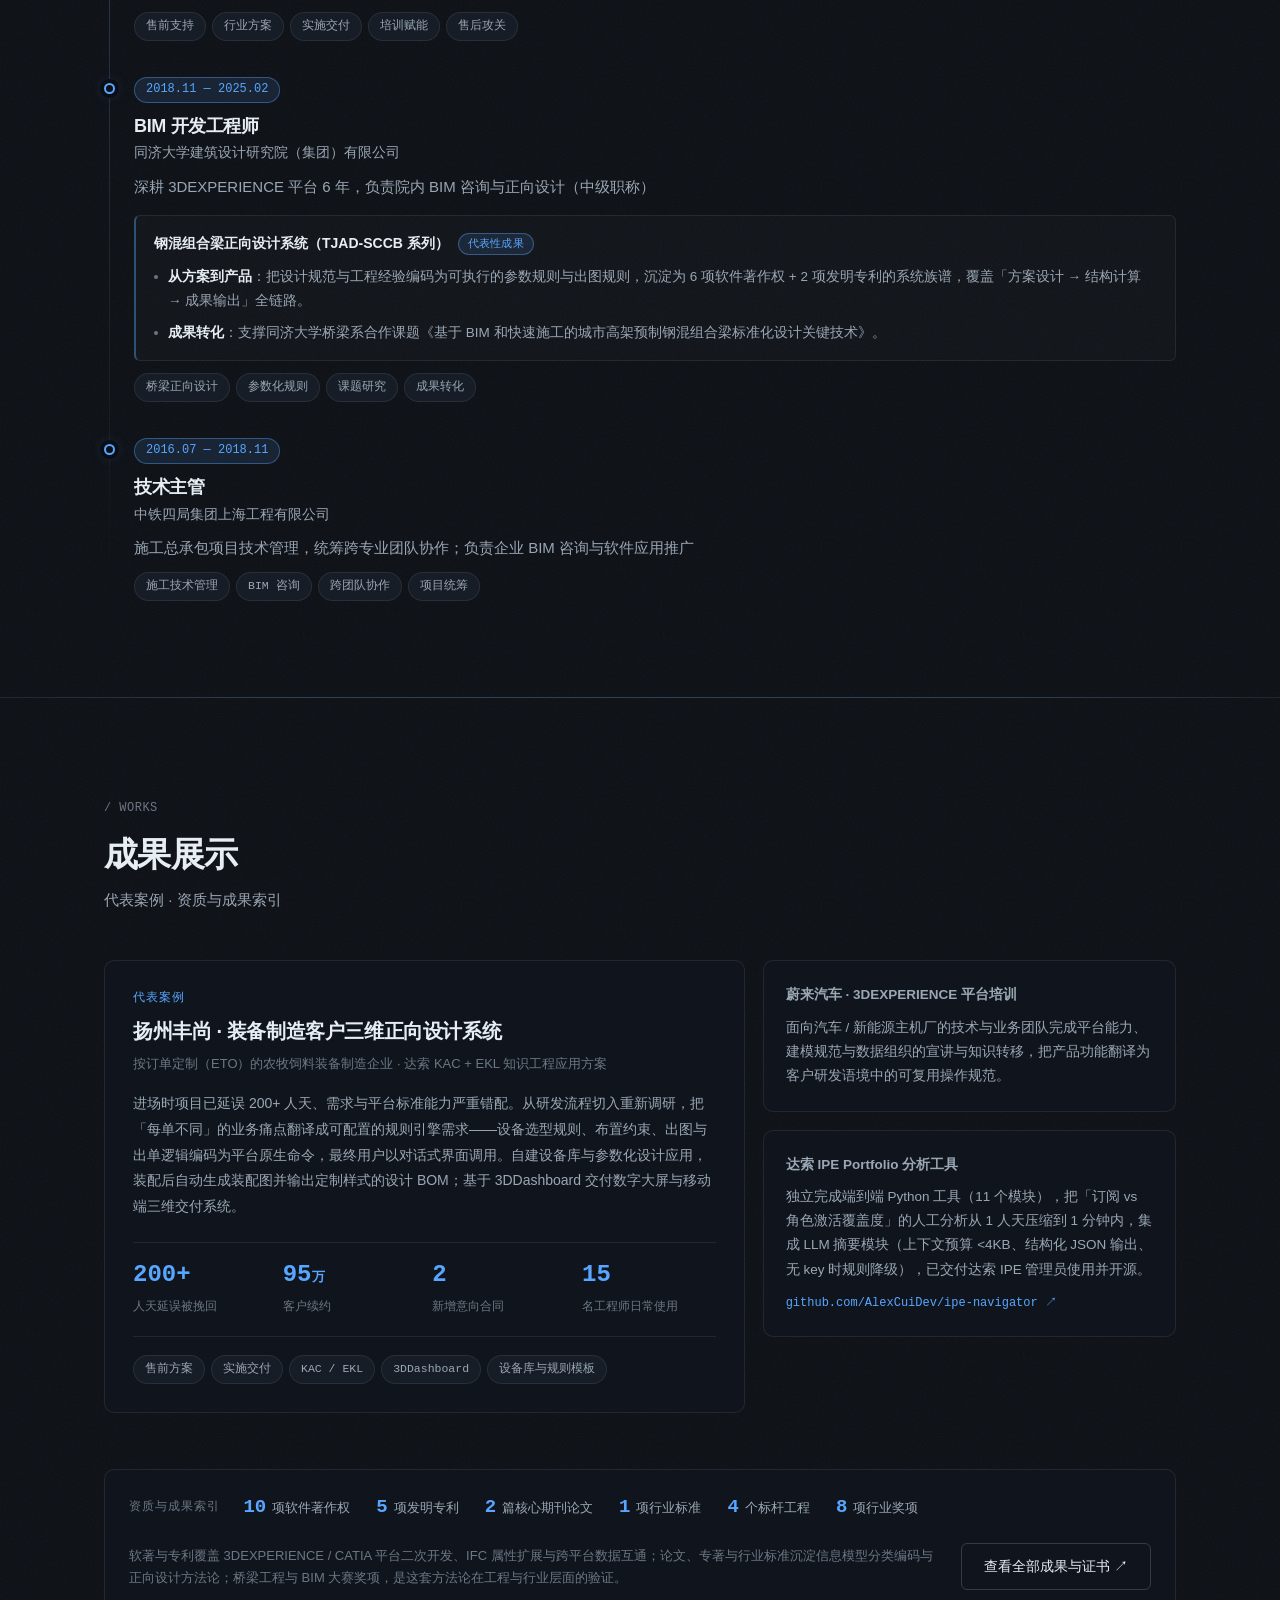
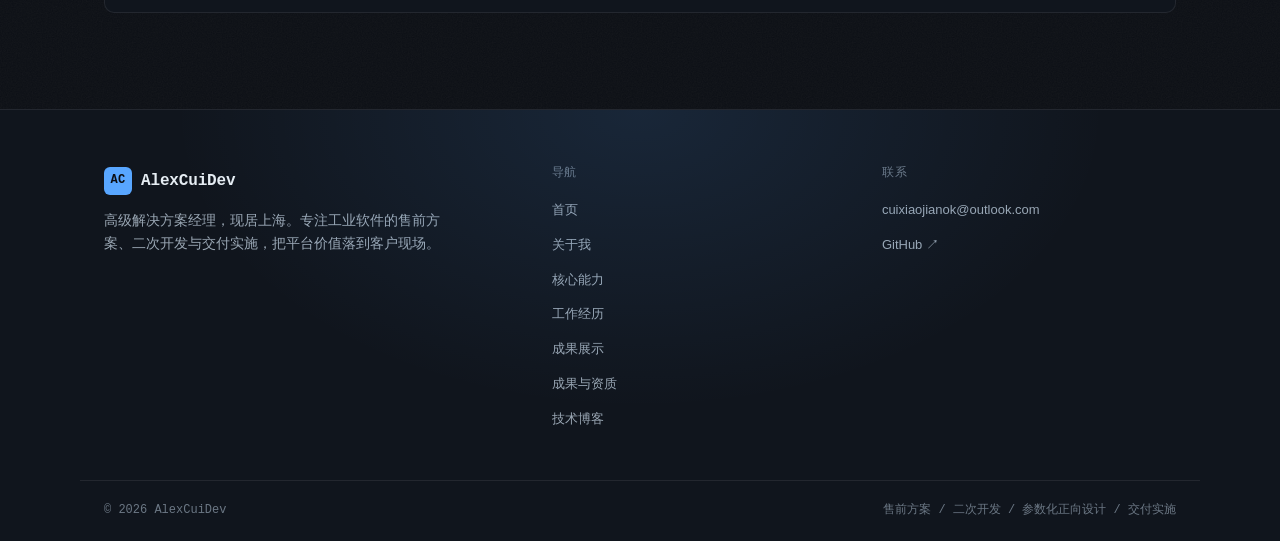
==== commit d8d3d079: "feat(seo): 机器可读地基 —— sitemap / robots / JSON-LD / 静态文章页 站点此前对搜索引擎几乎等于不存在：robots.txt、sitemap.xml、llms" ====
--- a/index.html
+++ b/index.html
@@ -20,6 +20,201 @@
 
 <link rel="icon" href="assets/favicon.svg" type="image/svg+xml">
 <link rel="stylesheet" href="assets/css/main.css?v=20261118">
+
+<!-- 结构化数据：让搜索引擎与 AI 检索能理解「这是谁、他做过什么」，而不只是读到一个空壳页面 -->
+<script type="application/ld+json">
+{
+  "@context": "https://schema.org",
+  "@graph": [
+    {
+      "@type": "Person",
+      "@id": "https://alexcuidev.github.io/#person",
+      "name": "崔小建",
+      "alternateName": ["Alex Cui", "AlexCuiDev"],
+      "jobTitle": "高级解决方案经理",
+      "description": "高级解决方案经理 / 售前技术顾问，现居上海。8 年工业软件经验：6 年 3DEXPERIENCE / CATIA 平台深度使用与二次开发（设计院侧）+ 近 2 年代理商侧售前技术支持与实施交付。",
+      "url": "https://alexcuidev.github.io/",
+      "email": "mailto:cuixiaojianok@outlook.com",
+      "address": {
+        "@type": "PostalAddress",
+        "addressLocality": "上海",
+        "addressCountry": "CN"
+      },
+      "image": "https://alexcuidev.github.io/images/project02.webp",
+      "sameAs": [
+        "https://github.com/AlexCuiDev",
+        "https://github.com/AlexCuiDev/ipe-navigator",
+        "https://github.com/AlexCuiDev/3DEXPERIENCE_CAA",
+        "https://github.com/AlexCuiDev/3DEXPERIENCE_Automation"
+      ],
+      "knowsAbout": [
+        "3DEXPERIENCE 平台二次开发",
+        "CATIA V5 / V6 二次开发",
+        "CAA 组件应用架构开发",
+        "EKL 工程知识语言与规则引擎",
+        "参数化正向设计",
+        "BIM 信息模型与 IFC 标准",
+        "桥梁工程 BIM 设计",
+        "售前方案设计与技术交流",
+        "项目交付实施与现场攻坚",
+        "Python 自动化与 LLM 工具集成"
+      ],
+      "publication": [
+        {
+          "@type": "Article",
+          "name": "基于3DE平台的下部结构BIM模型快速创建系统",
+          "datePublished": "2021",
+          "isPartOf": { "@type": "Periodical", "name": "中国市政工程" },
+          "author": { "@id": "https://alexcuidev.github.io/#person" }
+        },
+        {
+          "@type": "Article",
+          "name": "钢混组合梁多尺度BIM正向设计研究",
+          "datePublished": "2022",
+          "isPartOf": { "@type": "Periodical", "name": "重庆交通大学学报（自然科学版）" },
+          "contributor": {
+            "@type": "Person",
+            "name": "崔小建",
+            "contributorRole": "开发人员"
+          }
+        },
+        {
+          "@type": "Article",
+          "name": "基于BIM和快速施工的城市高架预制钢混组合梁桥设计系统研发",
+          "datePublished": "2023",
+          "isPartOf": { "@type": "Periodical", "name": "土木工程学报" },
+          "contributor": {
+            "@type": "Person",
+            "name": "崔小建",
+            "contributorRole": "开发人员"
+          }
+        },
+        {
+          "@type": "Book",
+          "name": "BIM经理 BIM项目管理指南",
+          "datePublished": "2024",
+          "contributor": {
+            "@type": "Person",
+            "name": "崔小建",
+            "contributorRole": "参编"
+          }
+        }
+      ],
+      "hasCredential": [
+        {
+          "@type": "EducationalOccupationalCredential",
+          "name": "公路桥梁工程信息模型分类和编码标准",
+          "identifier": "T/CECS 2426-2026",
+          "credentialCategory": "团体标准",
+          "recognizedBy": {
+            "@type": "Organization",
+            "name": "中国工程建设标准化协会"
+          },
+          "contributor": {
+            "@type": "Person",
+            "name": "崔小建",
+            "contributorRole": "主要起草人"
+          }
+        },
+        {
+          "@type": "EducationalOccupationalCredential",
+          "name": "EICAD与IFC的路线数据自动转换方法、介质及系统",
+          "identifier": "CN202011372224.7",
+          "credentialCategory": "发明专利（已授权）"
+        },
+        {
+          "@type": "EducationalOccupationalCredential",
+          "name": "一种基于BIM模型的线性工程漫游视频的制作方法及系统",
+          "identifier": "CN202211000393.7",
+          "credentialCategory": "发明专利（已授权）"
+        },
+        {
+          "@type": "EducationalOccupationalCredential",
+          "name": "桥梁工程设计文件生成、装置、计算机设备和存储介质",
+          "identifier": "CN202010277385.1",
+          "credentialCategory": "发明专利（已授权）"
+        },
+        {
+          "@type": "EducationalOccupationalCredential",
+          "name": "一种钢混组合梁结构骨架半自动设计方法及系统",
+          "identifier": "CN202110516603.7",
+          "credentialCategory": "发明专利（已授权）"
+        },
+        {
+          "@type": "EducationalOccupationalCredential",
+          "name": "基于3DE平台的IFC模型属性扩展程序",
+          "identifier": "2024SR0511323",
+          "credentialCategory": "计算机软件著作权登记"
+        },
+        {
+          "@type": "EducationalOccupationalCredential",
+          "name": "基于3DE平台的工程量信息提取及组织软件",
+          "identifier": "2022SR0218181",
+          "credentialCategory": "计算机软件著作权登记"
+        },
+        {
+          "@type": "EducationalOccupationalCredential",
+          "name": "基于CATIA与BridgeWise的组合结构桥梁二三维数据交互程序",
+          "identifier": "2023SR0898270",
+          "credentialCategory": "计算机软件著作权登记"
+        },
+        {
+          "@type": "EducationalOccupationalCredential",
+          "name": "基于CATIA与BridgeWise的梁式桥总体布置图快速出图程序",
+          "identifier": "2023SR0898399",
+          "credentialCategory": "计算机软件著作权登记"
+        },
+        {
+          "@type": "EducationalOccupationalCredential",
+          "name": "桥梁下部结构BIM模型快速创建系统",
+          "identifier": "2021SR2180257",
+          "credentialCategory": "计算机软件著作权登记"
+        },
+        {
+          "@type": "EducationalOccupationalCredential",
+          "name": "基于BIM国技术和快速化施工的预制钢混组合梁桥三维设计系统",
+          "identifier": "2022SR1280931",
+          "credentialCategory": "计算机软件著作权登记"
+        }
+      ],
+      "award": [
+        "第九届全国 BIM 大赛（龙图杯）设计组 一等奖",
+        "第十一届全国BIM大赛（龙图杯）设计组三等奖",
+        "第十届“创新杯”建筑信息模型（BIM）应用大赛市政交通类BIM应用第三名",
+        "第十三届“创新杯”建筑信息模型应用大赛市政工程类BIM应用三等成果",
+        "第十二届“创新杯”建筑信息模型（BIM）应用大赛市政工程类BIM应用一等成果",
+        "第九届全国BIM大赛（龙图杯）设计组一等奖",
+        "第四届“市政杯”BIM应用技能大赛二类成果（设计组）",
+        "第三届“市政杯”BIM应用技能大赛一类成果（设计单项组）"
+      ]
+    },
+    {
+      "@type": "WebSite",
+      "@id": "https://alexcuidev.github.io/#website",
+      "url": "https://alexcuidev.github.io/",
+      "name": "AlexCuiDev",
+      "alternateName": "崔小建 · 工业软件技术门户",
+      "description": "高级解决方案经理 / 售前技术顾问的个人技术门户：3DEXPERIENCE 与 CATIA 二次开发、参数化正向设计、工程数字化的实践与成果。",
+      "inLanguage": "zh-CN",
+      "publisher": { "@id": "https://alexcuidev.github.io/#person" }
+    },
+    {
+      "@type": "WebPage",
+      "@id": "https://alexcuidev.github.io/#webpage",
+      "url": "https://alexcuidev.github.io/",
+      "name": "崔小建 | 高级解决方案经理（工业软件 · 3D CAD · PLM · 研发协同）",
+      "description": "8 年工业软件经验：3DEXPERIENCE / CATIA 平台二次开发、参数化正向设计、售前方案与交付实施。5 项发明专利、10 项软件著作权、3 篇论文、1 部参编专著、1 项参编行业标准、8 项国家级 BIM 奖项。",
+      "inLanguage": "zh-CN",
+      "isPartOf": { "@id": "https://alexcuidev.github.io/#website" },
+      "about": { "@id": "https://alexcuidev.github.io/#person" },
+      "primaryImageOfPage": {
+        "@type": "ImageObject",
+        "url": "https://alexcuidev.github.io/images/project02.webp"
+      }
+    }
+  ]
+}
+</script>
 </head>
 <body>
 
